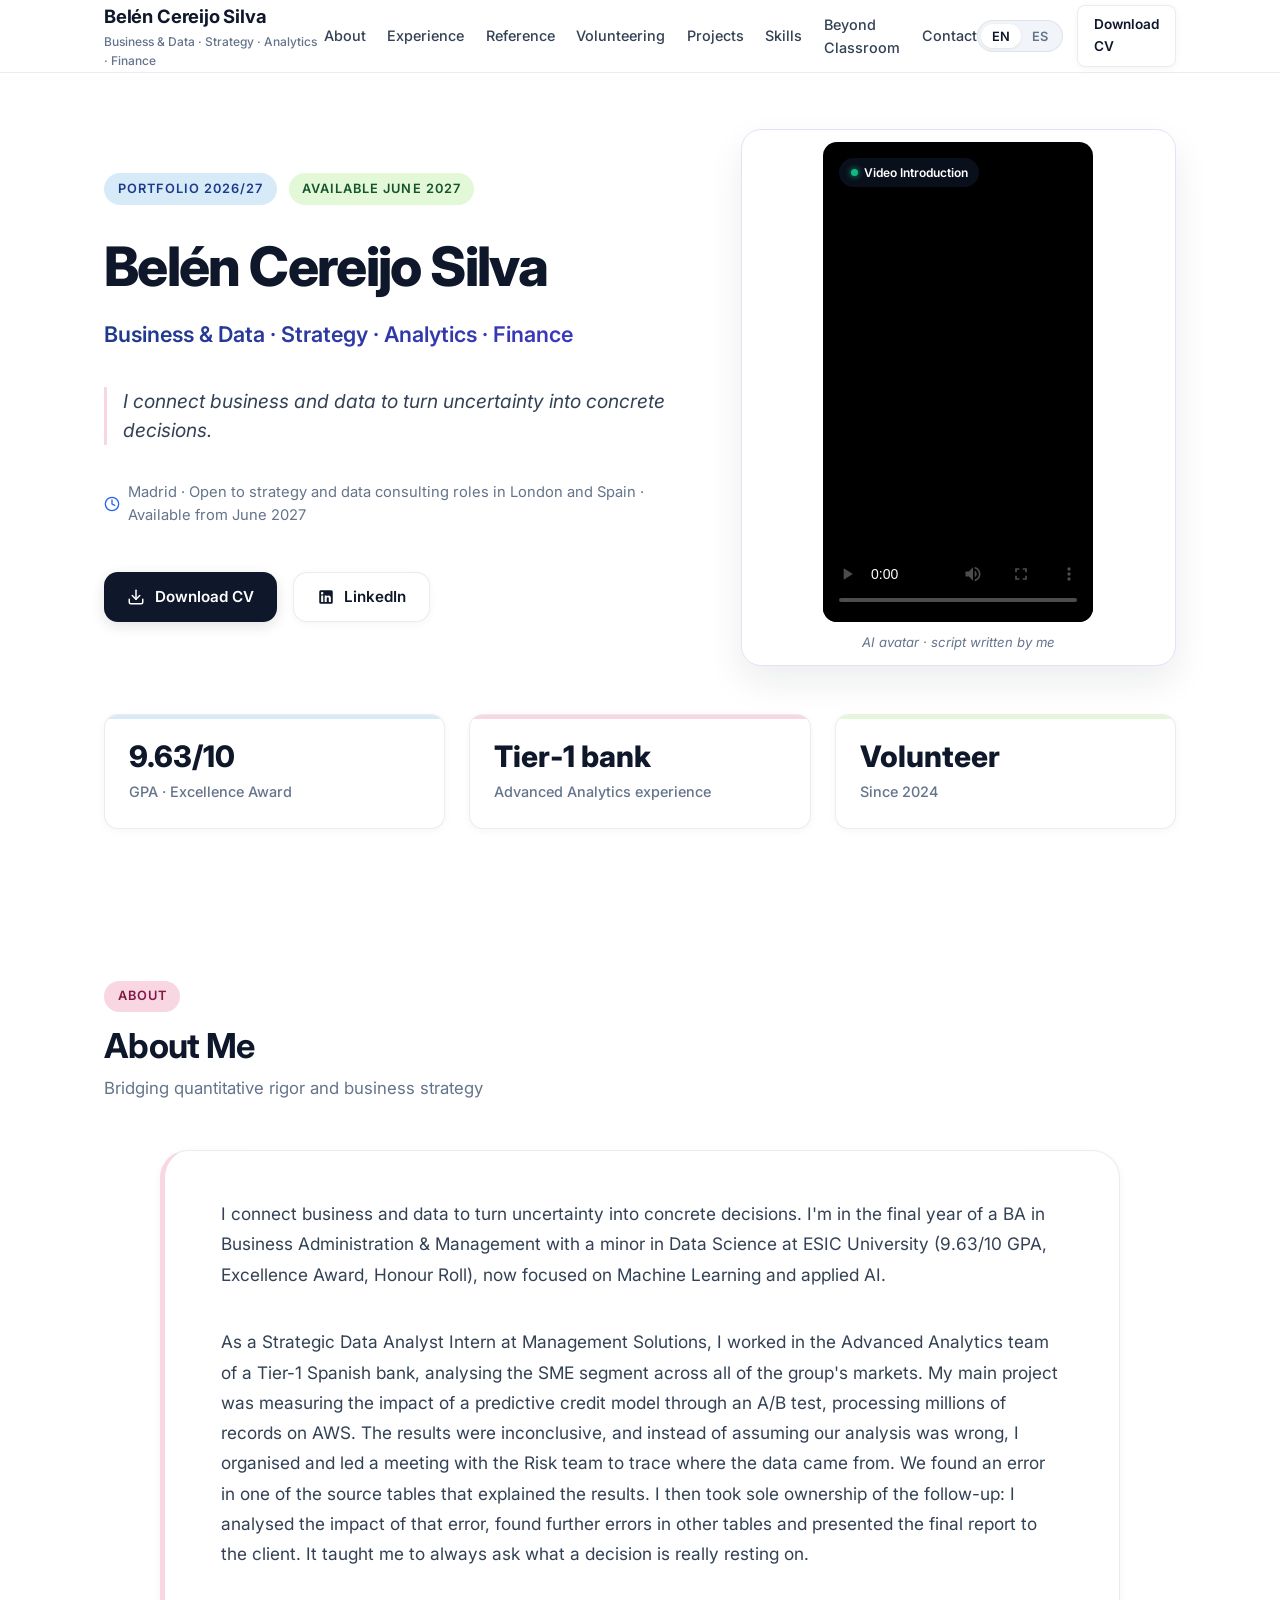
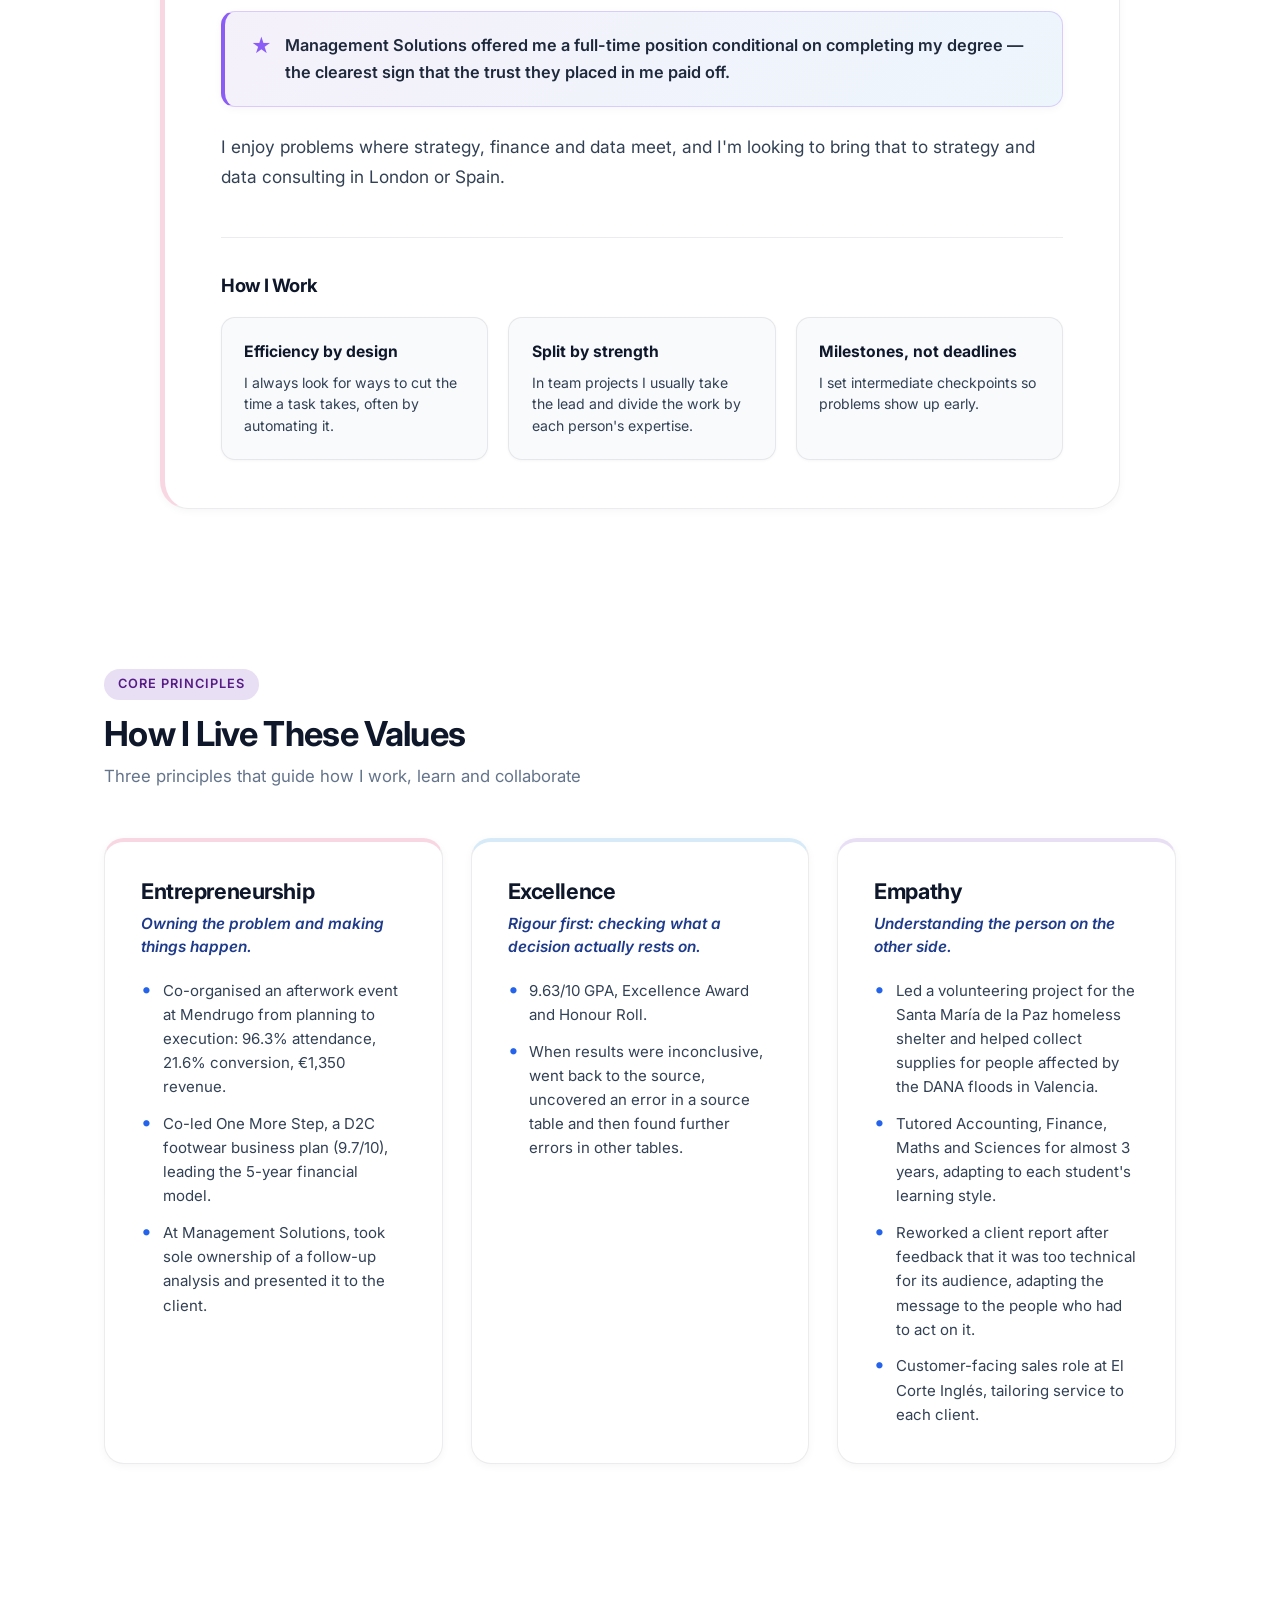
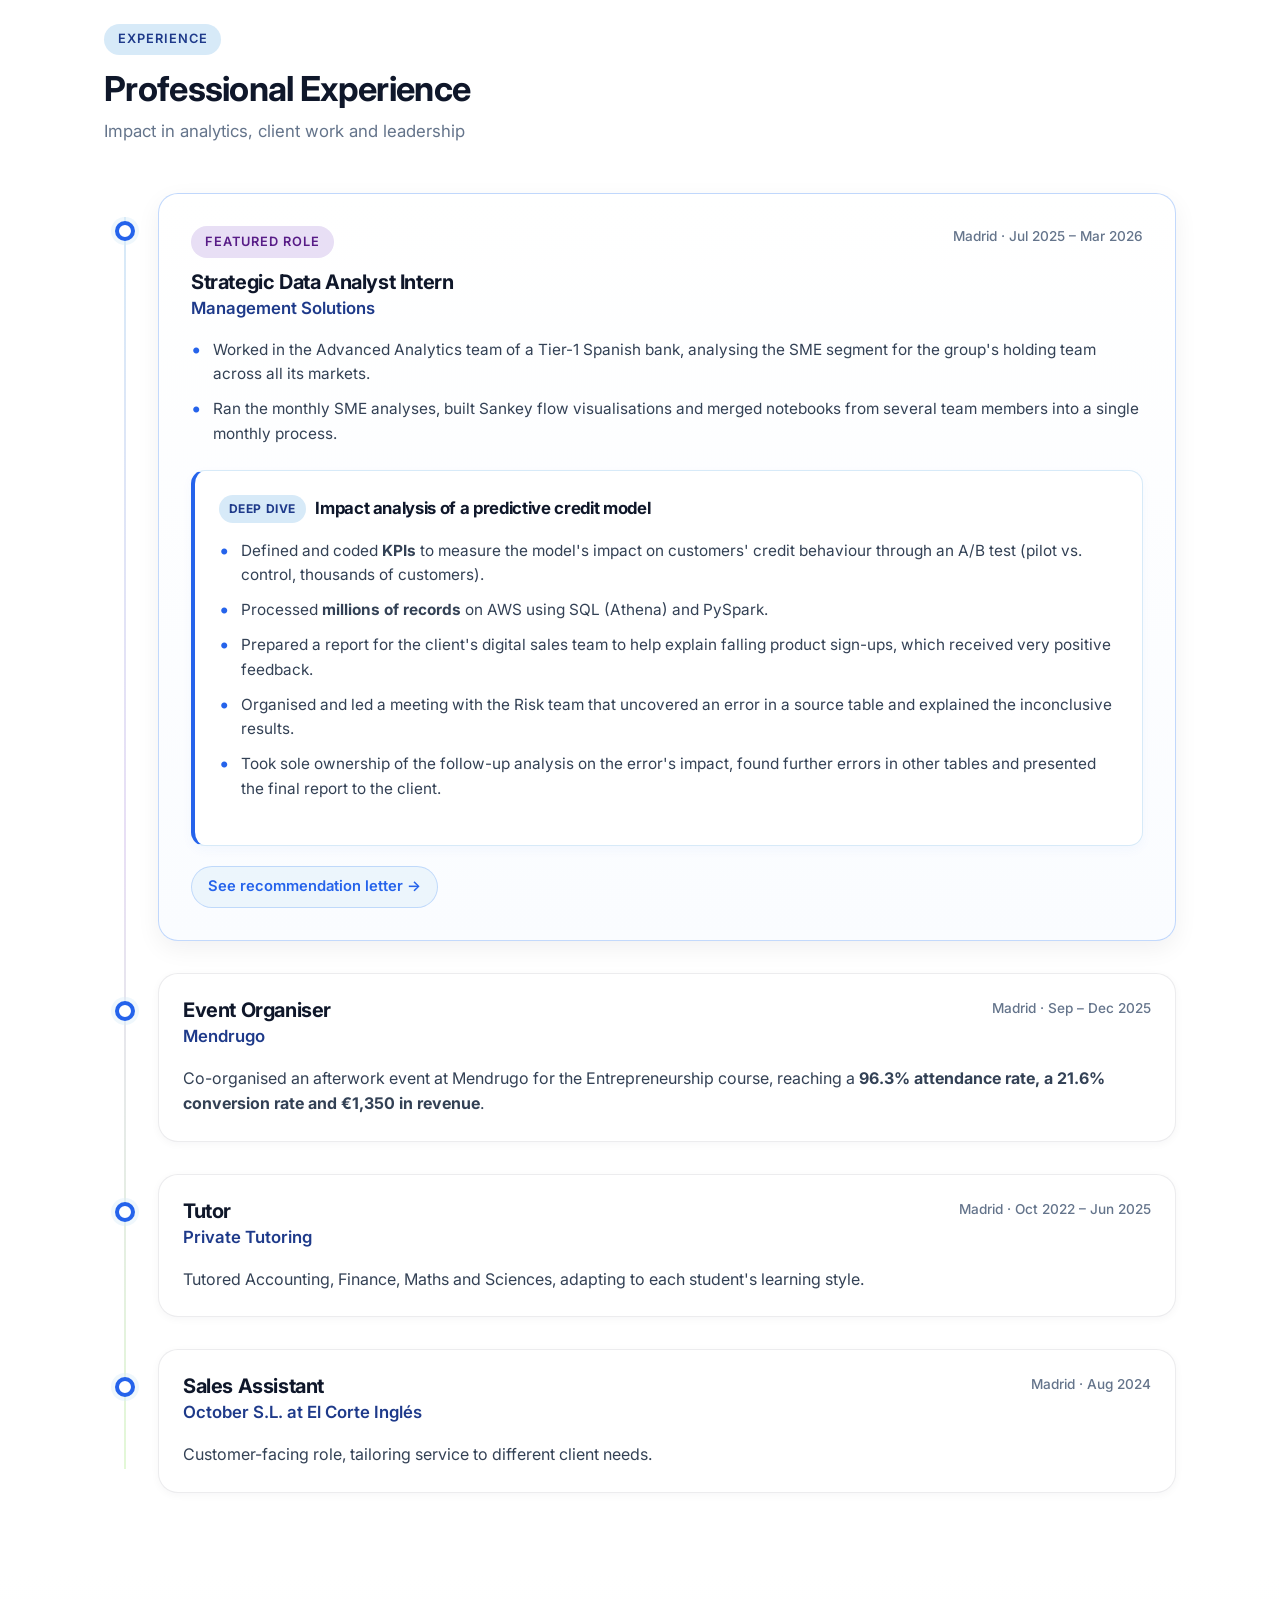
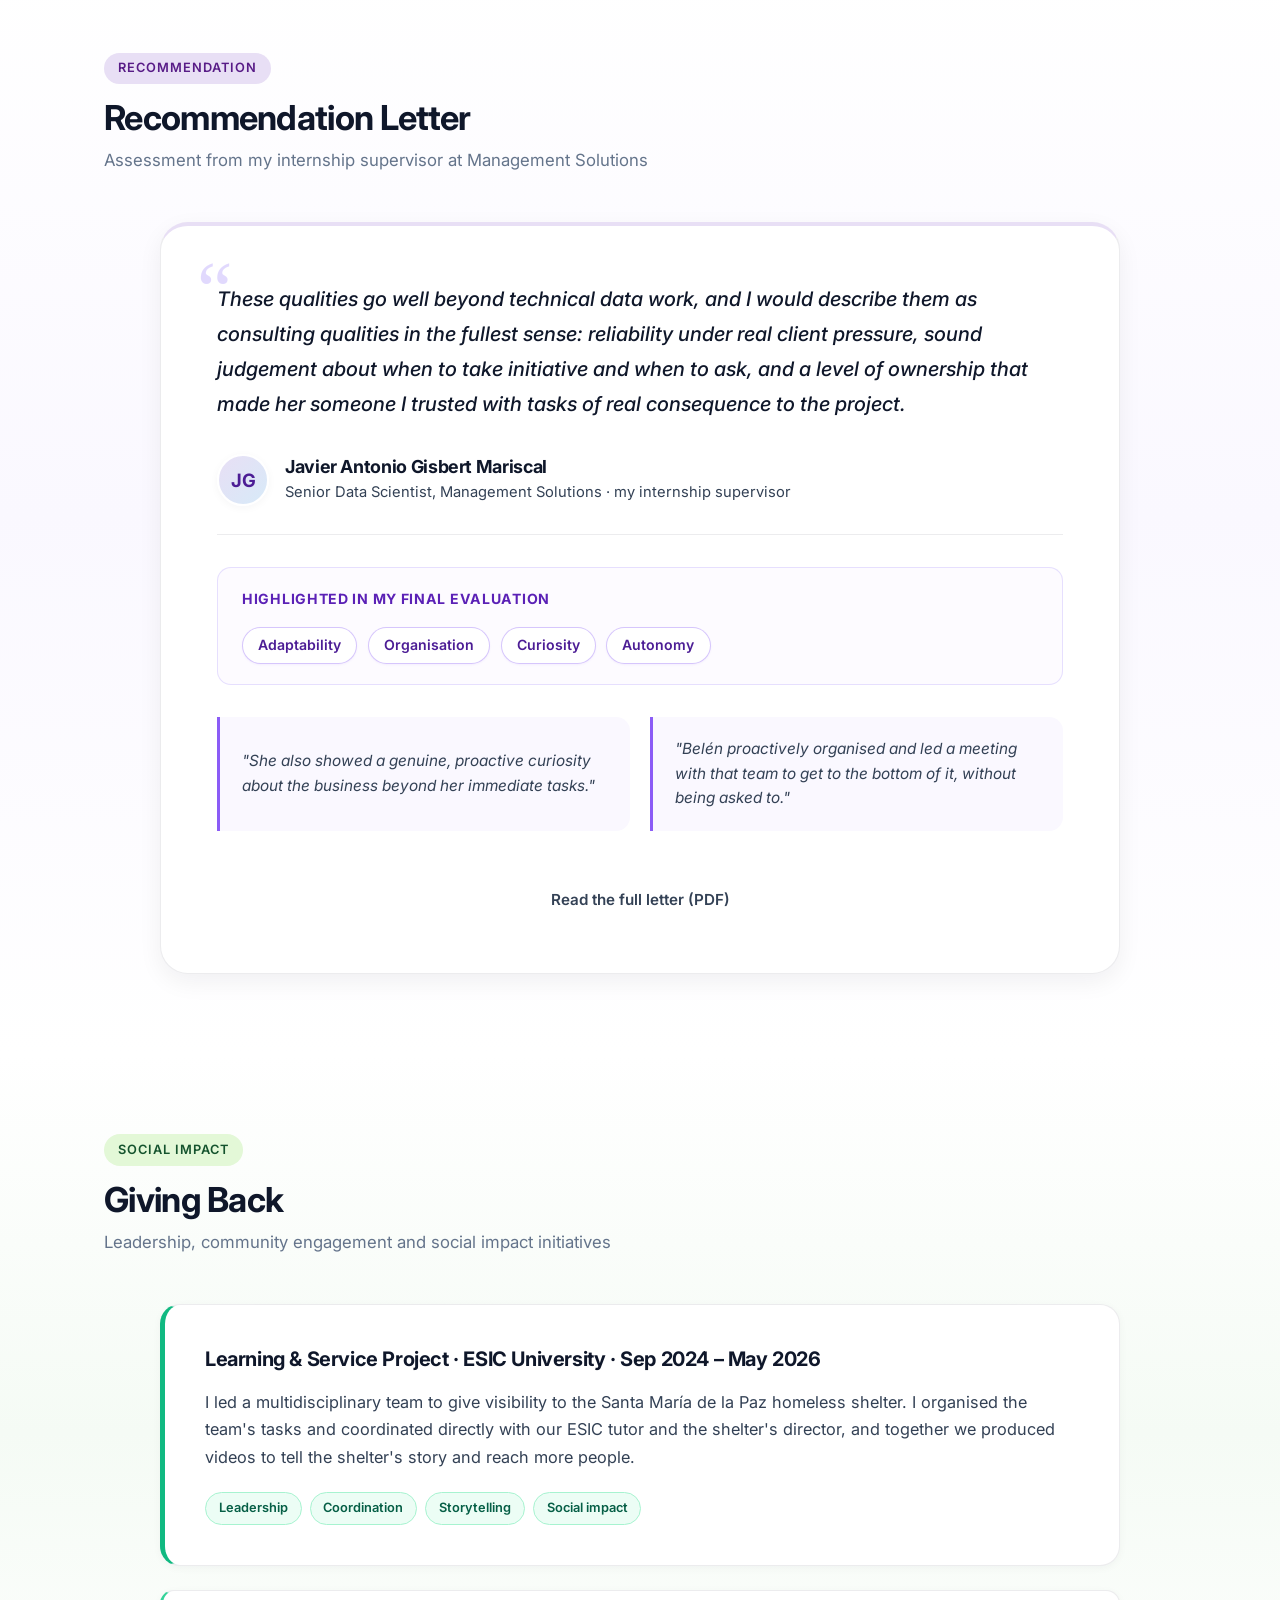
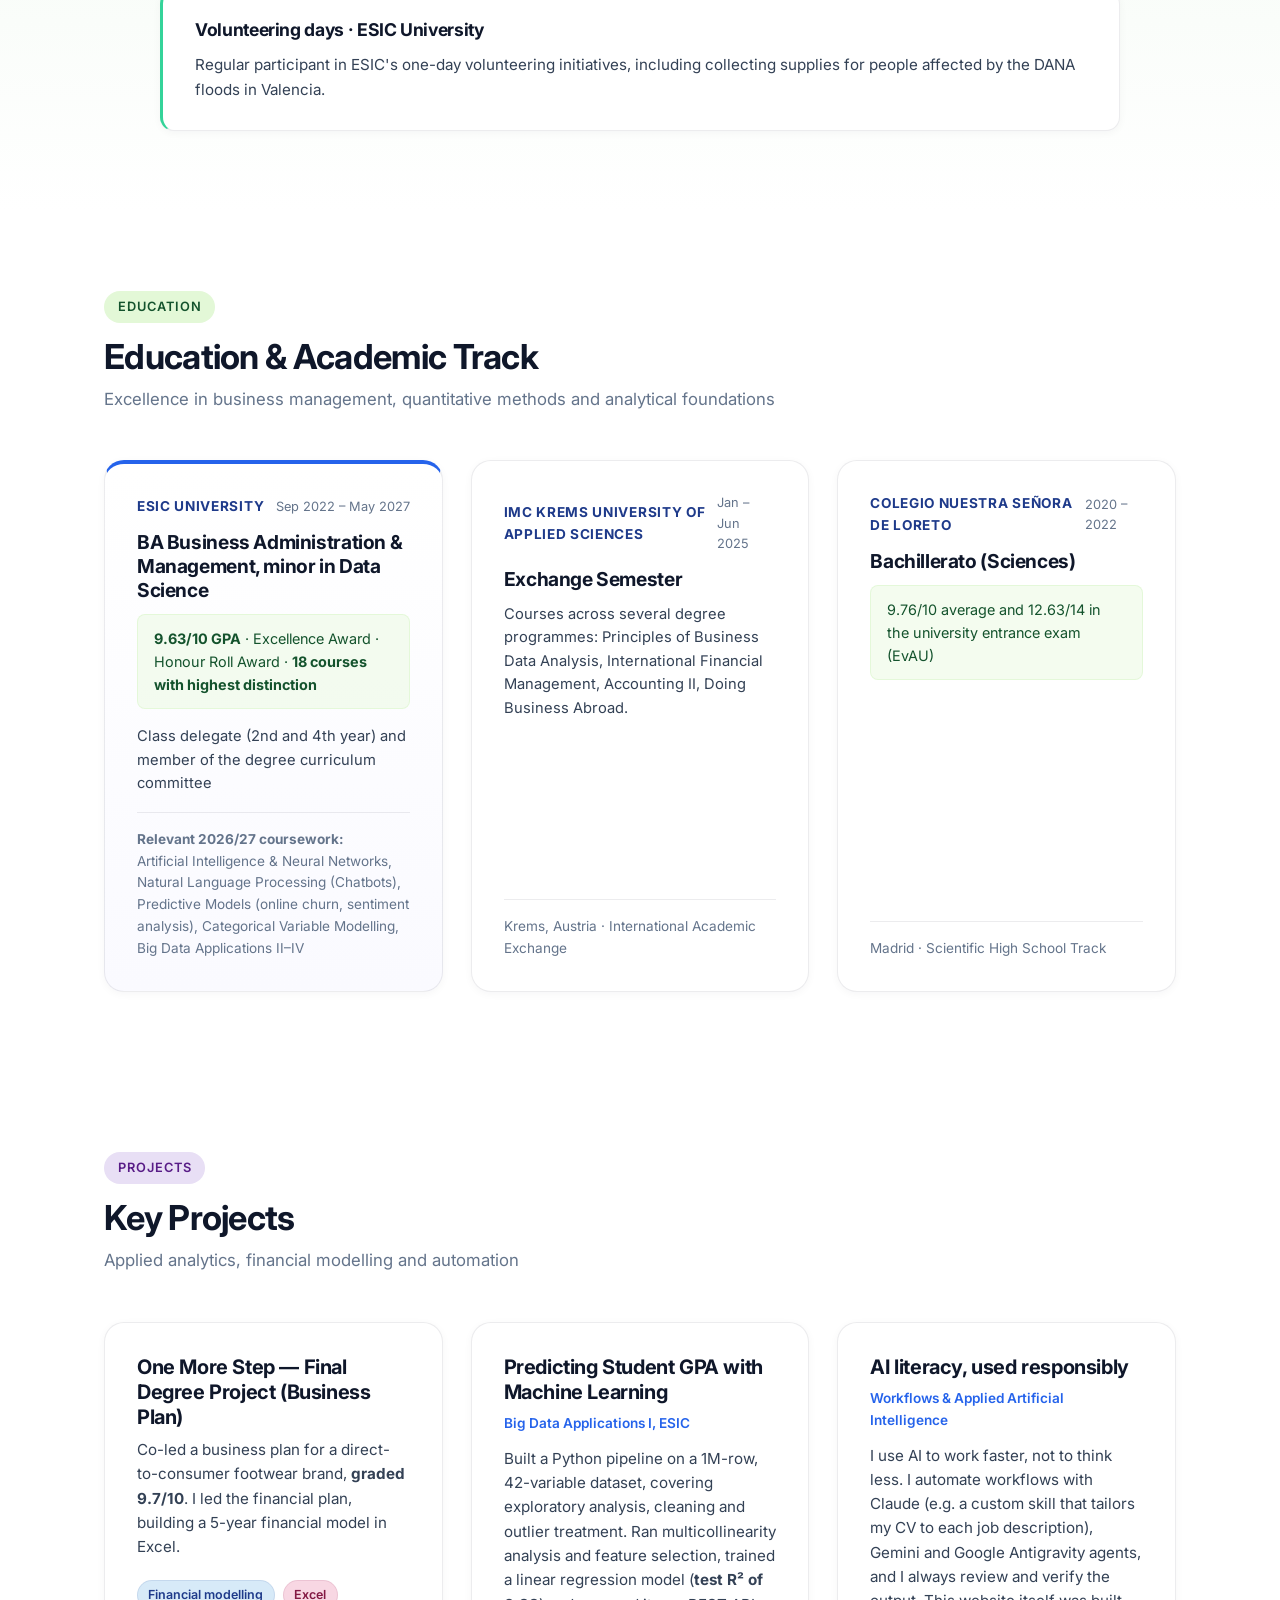
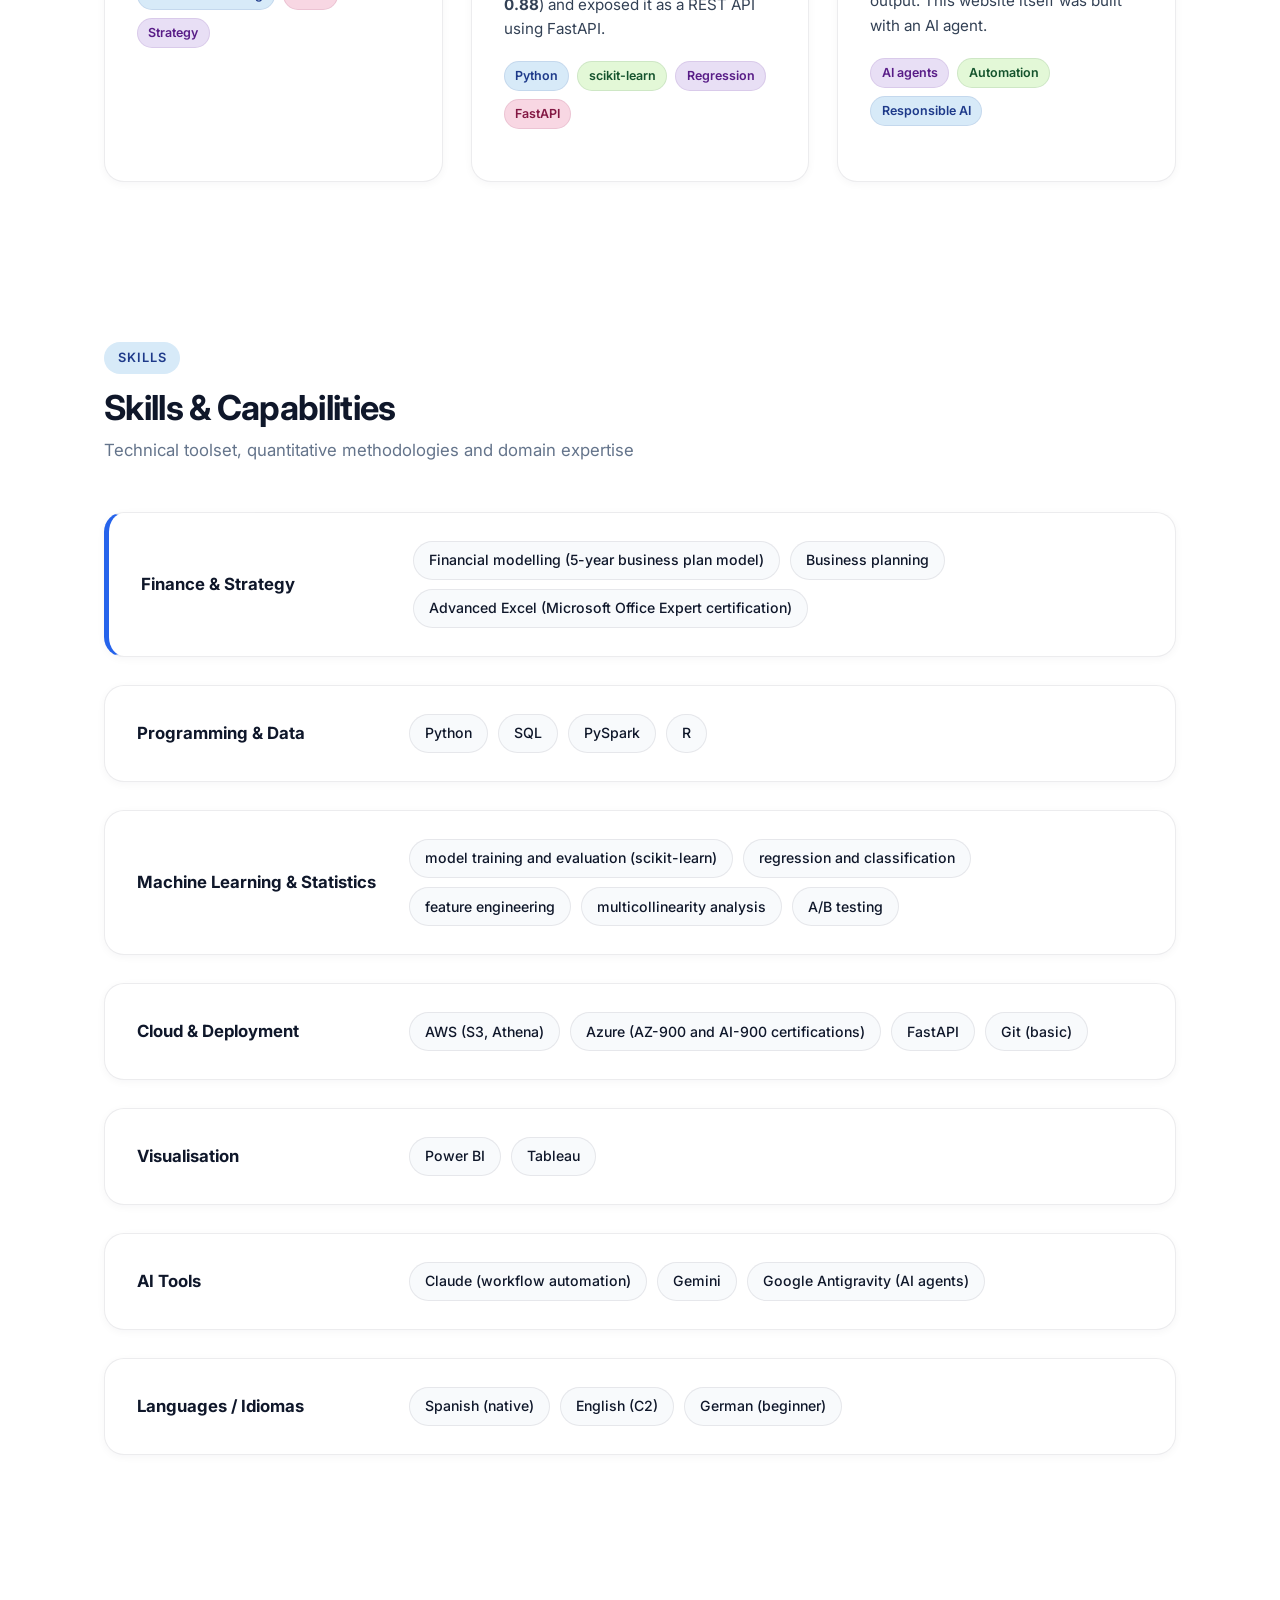
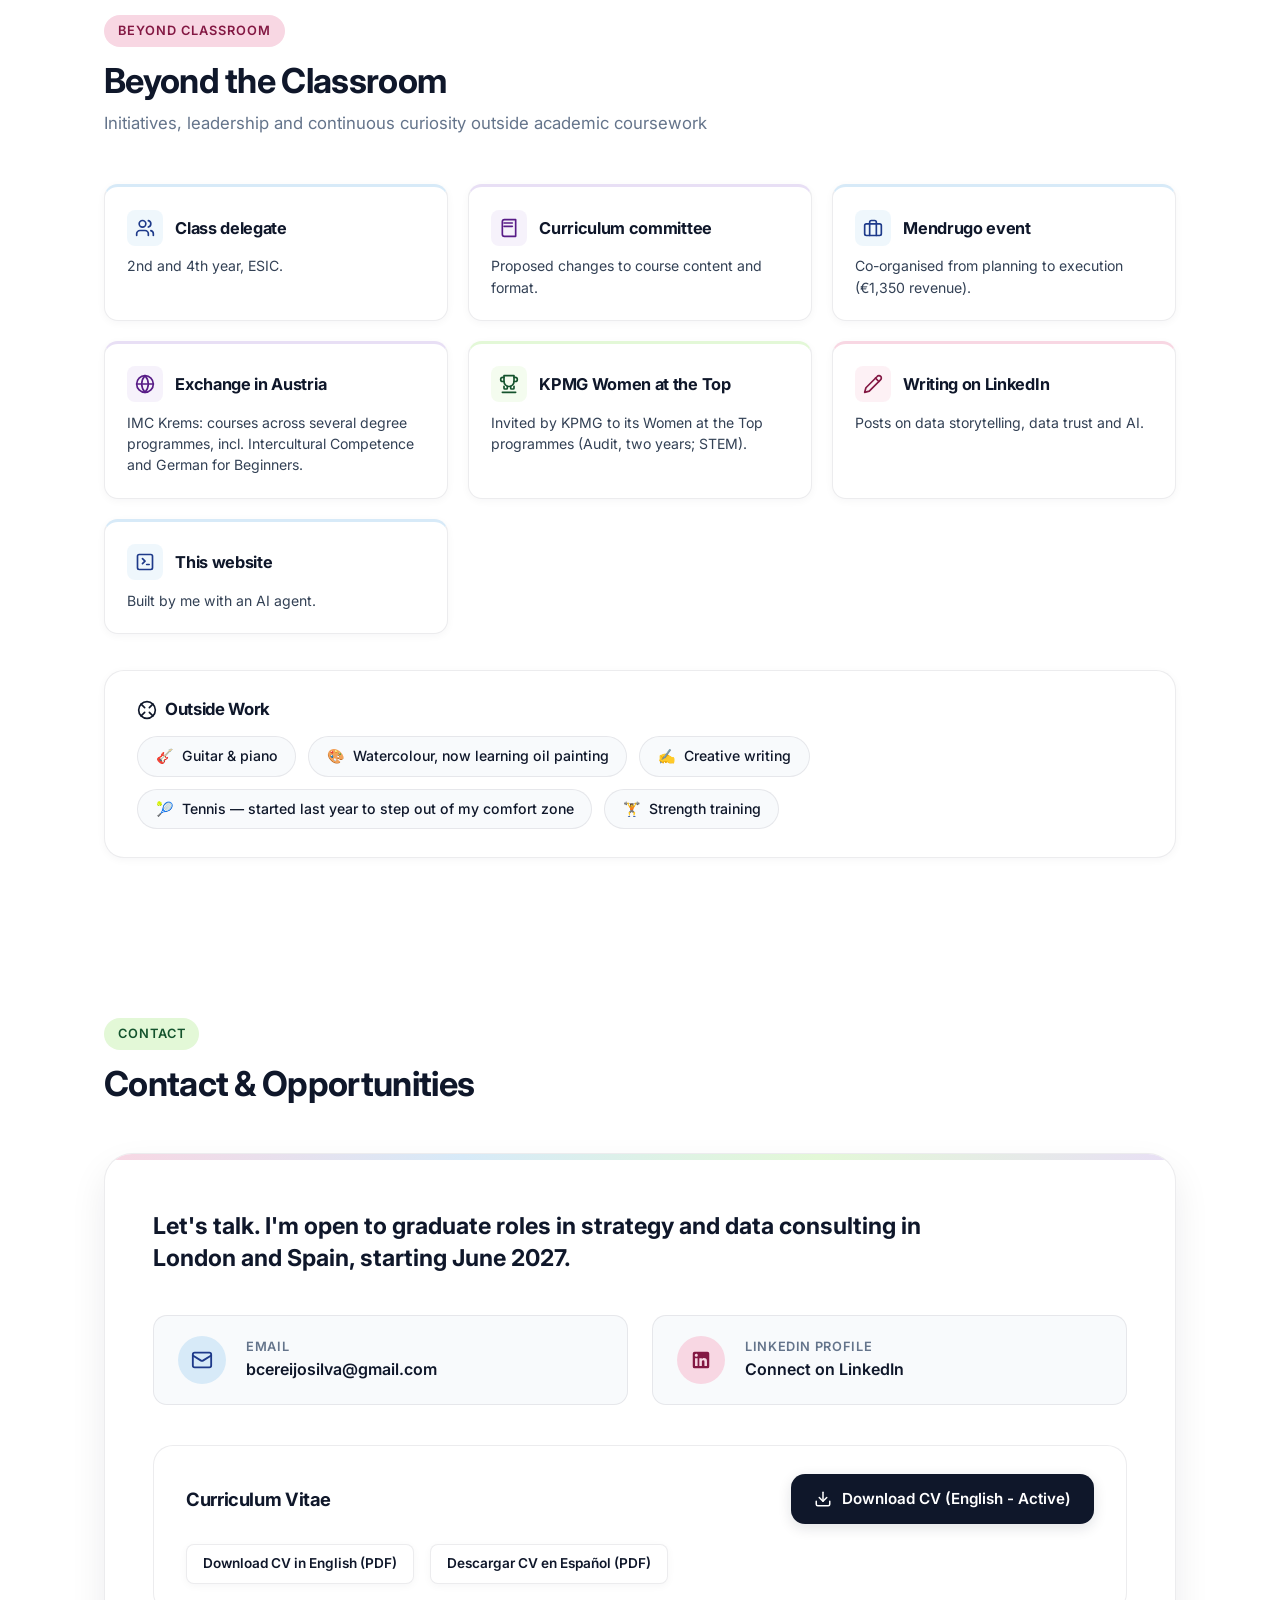
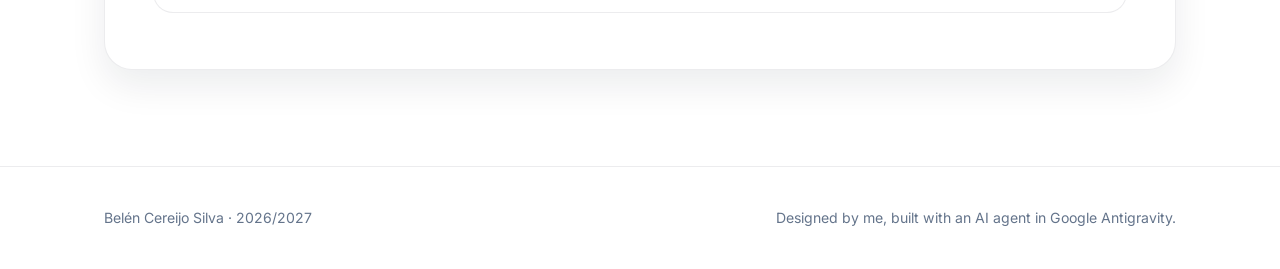
==== index.html @ d7085d1e "Add files via upload" ====
<!DOCTYPE html>
<html lang="en">
<head>
  <meta charset="UTF-8">
  <meta name="viewport" content="width=device-width, initial-scale=1.0">
  <title data-i18n="meta.title">Belén Cereijo Silva | Business &amp; Data · Strategy · Analytics · Finance</title>
  <meta name="description" data-i18n-attr="content:meta.description" content="Personal portfolio of Belén Cereijo Silva. Final-year Business Administration &amp; Data Science student at ESIC University. Seeking strategy and data consulting roles in London and Spain.">
  
  <!-- Open Graph / Meta for LinkedIn & Social Sharing -->
  <meta property="og:type" content="website">
  <meta property="og:title" data-i18n-attr="content:meta.title" content="Belén Cereijo Silva | Business &amp; Data · Strategy · Analytics · Finance">
  <meta property="og:description" data-i18n-attr="content:meta.description" content="Personal portfolio of Belén Cereijo Silva. Final-year Business Administration &amp; Data Science student at ESIC University.">
  <meta property="og:image" content="assets/avatar-poster.jpg">
  
  <!-- Google Fonts: Inter -->
  <link rel="preconnect" href="https://fonts.googleapis.com">
  <link rel="preconnect" href="https://fonts.gstatic.com" crossorigin>
  <link href="https://fonts.googleapis.com/css2?family=Inter:wght@400;500;600;700;800&display=swap" rel="stylesheet">
  
  <!-- Styles -->
  <link rel="stylesheet" href="styles.css">
</head>
<body data-page="index">

  <!-- Background Ambient Pastel Blobs -->
  <div class="ambient-blobs" aria-hidden="true">
    <div class="blob blob-1"></div>
    <div class="blob blob-2"></div>
    <div class="blob blob-3"></div>
    <div class="blob blob-4"></div>
  </div>

  <!-- Sticky Header & Navigation -->
  <header class="site-header" role="banner">
    <div class="container nav-container">
      <a href="#hero" class="nav-brand" aria-label="Belén Cereijo Silva Home">
        <span class="nav-brand-name">Belén Cereijo Silva</span>
        <span class="nav-brand-sub" data-i18n="hero.headline">Business &amp; Data · Strategy · Analytics · Finance</span>
      </a>

      <!-- Desktop Nav -->
      <nav class="nav-menu" id="navMenu" role="navigation" aria-label="Primary Navigation">
        <a href="#about" class="nav-link" data-i18n="nav.about">About</a>
        <a href="#values" class="nav-link nav-desktop-hide" data-i18n="nav.values">Values</a>
        <a href="#experience" class="nav-link" data-i18n="nav.experience">Experience</a>
        <a href="#recommendation" class="nav-link" data-i18n="nav.recommendation">Reference</a>
        <a href="#volunteering" class="nav-link" data-i18n="nav.volunteering">Volunteering</a>
        <a href="#education" class="nav-link nav-desktop-hide" data-i18n="nav.education">Education</a>
        <a href="#projects" class="nav-link" data-i18n="nav.projects">Projects</a>
        <a href="#skills" class="nav-link" data-i18n="nav.skills">Skills</a>
        <a href="#beyond" class="nav-link" data-i18n="nav.beyond">Beyond Classroom</a>
        <a href="#contact" class="nav-link" data-i18n="nav.contact">Contact</a>
      </nav>

      <div class="nav-actions">
        <!-- Language Switcher EN | ES -->
        <div class="lang-selector" role="group" aria-label="Language Selector">
          <button type="button" class="lang-btn active" id="langEnBtn" aria-label="Switch to English" onclick="setLanguage('en')">EN</button>
          <button type="button" class="lang-btn" id="langEsBtn" aria-label="Cambiar a Español" onclick="setLanguage('es')">ES</button>
        </div>

        <!-- Download CV Action in Nav -->
        <a href="assets/CV_Belen_Cereijo_EN.pdf" id="navCvBtn" class="btn btn-outline btn-sm" download aria-label="Download CV" data-i18n="nav.downloadCv">
          <svg width="15" height="15" viewBox="0 0 24 24" fill="none" stroke="currentColor" stroke-width="2" stroke-linecap="round" stroke-linejoin="round" aria-hidden="true"><path d="M21 15v4a2 2 0 0 1-2 2H5a2 2 0 0 1-2-2v-4"/><polyline points="7 10 12 15 17 10"/><line x1="12" y1="15" x2="12" y2="3"/></svg>
          <span data-i18n="nav.downloadCv">Download CV</span>
        </a>

        <!-- Mobile Menu Toggle -->
        <button class="mobile-menu-btn" id="mobileMenuBtn" aria-label="Toggle Navigation Menu" aria-expanded="false" aria-controls="navMenu">
          <svg width="24" height="24" viewBox="0 0 24 24" fill="none" stroke="currentColor" stroke-width="2" stroke-linecap="round" stroke-linejoin="round" aria-hidden="true"><line x1="3" y1="12" x2="21" y2="12"/><line x1="3" y1="6" x2="21" y2="6"/><line x1="3" y1="18" x2="21" y2="18"/></svg>
        </button>
      </div>
    </div>
  </header>

  <main id="mainContent">

    <!-- =======================================================================
         1. HERO SECTION (With Video Integration)
         ======================================================================= -->
    <section class="section hero-section" id="hero" aria-labelledby="heroTitle">
      <div class="container">
        <div class="hero-grid">
          
          <!-- Hero Text Details -->
          <div class="hero-content fade-in-element">
            <div class="hero-badge-row">
              <span class="section-tag blue">Portfolio 2026/27</span>
              <span class="section-tag green">Available June 2027</span>
            </div>

            <h1 class="hero-name" id="heroTitle" data-i18n="hero.name">Belén Cereijo Silva</h1>
            <p class="hero-headline" data-i18n="hero.headline">Business &amp; Data · Strategy · Analytics · Finance</p>
            <p class="hero-tagline" data-i18n="hero.tagline">I connect business and data to turn uncertainty into concrete decisions.</p>
            
            <p class="hero-small-line">
              <svg viewBox="0 0 24 24" fill="none" stroke="currentColor" stroke-width="2" stroke-linecap="round" stroke-linejoin="round" aria-hidden="true"><circle cx="12" cy="12" r="10"/><polyline points="12 6 12 12 16 14"/></svg>
              <span data-i18n="hero.smallLine">Madrid · Open to strategy and data consulting roles in London and Spain · Available from June 2027</span>
            </p>

            <div class="hero-buttons">
              <a href="assets/CV_Belen_Cereijo_EN.pdf" id="heroCvBtn" class="btn btn-primary" download>
                <svg width="18" height="18" viewBox="0 0 24 24" fill="none" stroke="currentColor" stroke-width="2" stroke-linecap="round" stroke-linejoin="round" aria-hidden="true"><path d="M21 15v4a2 2 0 0 1-2 2H5a2 2 0 0 1-2-2v-4"/><polyline points="7 10 12 15 17 10"/><line x1="12" y1="15" x2="12" y2="3"/></svg>
                <span data-i18n="hero.btnDownloadCv">Download CV</span>
              </a>

              <a href="https://linkedin.com/in/belen-cereijo-silva-esic" class="btn btn-outline" target="_blank" rel="noopener noreferrer">
                <svg width="18" height="18" viewBox="0 0 24 24" fill="currentColor" aria-hidden="true"><path d="M19 3a2 2 0 0 1 2 2v14a2 2 0 0 1-2 2H5a2 2 0 0 1-2-2V5a2 2 0 0 1 2-2h14m-.5 15.5v-5.3a3.26 3.26 0 0 0-3.26-3.26c-.85 0-1.84.52-2.28 1.3v-1.11h-2.79v8.37h2.79v-4.93c0-.77.62-1.4 1.39-1.4a1.4 1.4 0 0 1 1.4 1.4v4.93h2.75M6.88 8.56a1.68 1.68 0 0 0 1.68-1.68c0-.93-.75-1.69-1.68-1.69a1.69 1.69 0 0 0-1.69 1.69c0 .93.76 1.68 1.69 1.68m1.39 9.94v-8.37H5.5v8.37h2.77z"/></svg>
                <span data-i18n="hero.btnLinkedIn">LinkedIn</span>
              </a>
            </div>
          </div>

          <!-- Hero Video Card (Responsive presentation video) -->
          <div class="hero-video-wrapper fade-in-element">
            <div class="video-container">
              <div class="video-header-badge">
                <span class="video-pulse-dot" aria-hidden="true"></span>
                <span data-i18n="hero.videoBadge">Video Introduction</span>
              </div>
              <video 
                id="introVideo" 
                class="video-player" 
                controls 
                preload="metadata" 
                playsinline 
                poster="assets/avatar-poster.jpg"
                aria-label="Introduction video of Belén Cereijo Silva" 
                data-i18n-attr="aria-label:hero.videoAria">
                <source src="assets/avatar-belen.mp4" type="video/mp4">
                Your browser does not support HTML5 video.
              </video>
            </div>
            <div class="video-caption" data-i18n="hero.videoCaption">AI avatar · script written by me</div>
          </div>

        </div>

        <!-- 3 Highlights Stat Cards -->
        <div class="hero-highlights fade-in-element">
          <div class="stat-card card-blue">
            <div class="stat-number" data-i18n="hero.stat1Number">9.63/10</div>
            <div class="stat-label" data-i18n="hero.stat1Label">GPA · Excellence Award</div>
          </div>
          <div class="stat-card card-pink">
            <div class="stat-number" data-i18n="hero.stat2Number">Tier-1 bank</div>
            <div class="stat-label" data-i18n="hero.stat2Label">Advanced Analytics experience</div>
          </div>
          <a href="#volunteering" class="stat-card card-green" aria-label="View volunteering initiatives">
            <div class="stat-number" data-i18n="hero.stat3Number">Volunteer</div>
            <div class="stat-label" data-i18n="hero.stat3Label">Since 2024</div>
          </a>
        </div>
      </div>
    </section>

    <!-- =======================================================================
         2. ABOUT SECTION & "HOW I WORK"
         ======================================================================= -->
    <section class="section about-section" id="about" aria-labelledby="aboutTitle">
      <div class="container">
        <div class="section-header fade-in-element">
          <span class="section-tag pink" data-i18n="about.sectionTag">About</span>
          <h2 class="section-title" id="aboutTitle" data-i18n="about.sectionTitle">About Me</h2>
          <p class="section-subtitle" data-i18n="about.sectionSubtitle">Bridging quantitative rigor and business strategy</p>
        </div>

        <div class="about-card fade-in-element">
          <!-- About Narrative -->
          <article class="about-content">
            <p data-i18n="about.p1">
              I connect business and data to turn uncertainty into concrete decisions. I'm in the final year of a BA in Business Administration &amp; Management with a minor in Data Science at ESIC University (9.63/10 GPA, Excellence Award, Honour Roll), now focused on Machine Learning and applied AI.
            </p>
            <p data-i18n="about.p2">
              As a Strategic Data Analyst Intern at Management Solutions, I worked in the Advanced Analytics team of a Tier-1 Spanish bank, analysing the SME segment across all of the group's markets. My main project was measuring the impact of a predictive credit model through an A/B test, processing millions of records on AWS. The results were inconclusive, and instead of assuming our analysis was wrong, I organised and led a meeting with the Risk team to trace where the data came from. We found an error in one of the source tables that explained the results. I then took sole ownership of the follow-up: I analysed the impact of that error, found further errors in other tables and presented the final report to the client. It taught me to always ask what a decision is really resting on.
            </p>
            <div class="about-offer-highlight" data-i18n="about.offer">
              Management Solutions offered me a full-time position conditional on completing my degree — the clearest sign that the trust they placed in me paid off.
            </div>
            <p data-i18n="about.p3">
              I enjoy problems where strategy, finance and data meet, and I'm looking to bring that to strategy and data consulting in London or Spain.
            </p>
          </article>

          <!-- "How I Work" 3 Mini-Cards -->
          <div class="how-i-work-box">
            <h3 class="how-i-work-title" data-i18n="about.howIWorkTitle">How I Work</h3>
            <div class="how-i-work-grid">
              <div class="work-card">
                <div class="work-title" data-i18n="about.work1Title">Efficiency by design</div>
                <div class="work-desc" data-i18n="about.work1Desc">I always look for ways to cut the time a task takes, often by automating it.</div>
              </div>
              <div class="work-card">
                <div class="work-title" data-i18n="about.work2Title">Split by strength</div>
                <div class="work-desc" data-i18n="about.work2Desc">In team projects I usually take the lead and divide the work by each person's expertise.</div>
              </div>
              <div class="work-card">
                <div class="work-title" data-i18n="about.work3Title">Milestones, not deadlines</div>
                <div class="work-desc" data-i18n="about.work3Desc">I set intermediate checkpoints so problems show up early.</div>
              </div>
            </div>
          </div>

        </div>
      </div>
    </section>

    <!-- =======================================================================
         3. VALUES SECTION ("How I live these values")
         ======================================================================= -->
    <section class="section values-section" id="values" aria-labelledby="valuesTitle">
      <div class="container">
        <div class="section-header fade-in-element">
          <span class="section-tag lilac" data-i18n="values.sectionTag">Core Principles</span>
          <h2 class="section-title" id="valuesTitle" data-i18n="values.sectionTitle">How I Live These Values</h2>
          <p class="section-subtitle" data-i18n="values.sectionSubtitle">Three principles that guide how I work, learn and collaborate</p>
        </div>

        <div class="values-grid">
          
          <!-- Card 1: Entrepreneurship -->
          <div class="value-card card-pink fade-in-element">
            <h3 class="value-title" data-i18n="values.card1Title">Entrepreneurship</h3>
            <p class="value-definition" data-i18n="values.card1Definition">"Owning the problem and making things happen."</p>
            <ul class="value-list">
              <li data-i18n="values.card1B1">Co-organised an afterwork event at Mendrugo from planning to execution: 96.3% attendance, 21.6% conversion, €1,350 revenue.</li>
              <li data-i18n="values.card1B2">Co-led One More Step, a D2C footwear business plan (9.7/10), leading the 5-year financial model.</li>
              <li data-i18n="values.card1B3">At Management Solutions, took sole ownership of a follow-up analysis and presented it to the client.</li>
            </ul>
          </div>

          <!-- Card 2: Excellence -->
          <div class="value-card card-blue fade-in-element">
            <h3 class="value-title" data-i18n="values.card2Title">Excellence</h3>
            <p class="value-definition" data-i18n="values.card2Definition">"Rigour first: checking what a decision actually rests on."</p>
            <ul class="value-list">
              <li data-i18n="values.card2B1">9.63/10 GPA, Excellence Award and Honour Roll.</li>
              <li data-i18n="values.card2B2">When results were inconclusive, went back to the source, uncovered an error in a source table and then found further errors in other tables.</li>
            </ul>
          </div>

          <!-- Card 3: Empathy -->
          <div class="value-card card-lilac fade-in-element">
            <h3 class="value-title" data-i18n="values.card3Title">Empathy</h3>
            <p class="value-definition" data-i18n="values.card3Definition">"Understanding the person on the other side."</p>
            <ul class="value-list">
              <li data-i18n="values.card3B1">Led a volunteering project for the Santa María de la Paz homeless shelter and helped collect supplies for people affected by the DANA floods in Valencia.</li>
              <li data-i18n="values.card3B2">Tutored Accounting, Finance, Maths and Sciences for almost 3 years, adapting to each student's learning style.</li>
              <li data-i18n="values.card3B3">Reworked a client report after feedback that it was too technical for its audience, adapting the message to the people who had to act on it.</li>
              <li data-i18n="values.card3B4">Customer-facing sales role at El Corte Inglés, tailoring service to each client.</li>
            </ul>
          </div>

        </div>
      </div>
    </section>

    <!-- =======================================================================
         3. EXPERIENCE SECTION
         ======================================================================= -->
    <section class="section experience-section" id="experience" aria-labelledby="experienceTitle">
      <div class="container">
        <div class="section-header fade-in-element">
          <span class="section-tag blue" data-i18n="nav.experience">Experience</span>
          <h2 class="section-title" id="experienceTitle" data-i18n="experience.sectionTitle">Professional Experience</h2>
          <p class="section-subtitle" data-i18n="experience.sectionSubtitle">Impact in analytics, client work and leadership</p>
        </div>

        <div class="timeline">
          <!-- 1. Management Solutions (Featured) -->
          <div class="timeline-item fade-in-element">
            <div class="timeline-node" aria-hidden="true"></div>
            <div class="timeline-card featured">
              <div class="timeline-header">
                <div>
                  <span class="section-tag lilac" data-i18n="experience.featuredBadge">Featured Role</span>
                  <h3 class="role-title" data-i18n="experience.ms.role">Strategic Data Analyst Intern</h3>
                  <div class="company-name" data-i18n="experience.ms.company">Management Solutions</div>
                </div>
                <div class="role-meta">
                  <span data-i18n="experience.ms.location">Madrid</span> · <span data-i18n="experience.ms.period">Jul 2025 – Mar 2026</span>
                </div>
              </div>

              <ul class="timeline-list">
                <li data-i18n="experience.ms.b1">Worked in the Advanced Analytics team of a Tier-1 Spanish bank, analysing the SME segment for the group's holding team across all its markets.</li>
                <li data-i18n="experience.ms.b2">Ran the monthly SME analyses, built Sankey flow visualisations and merged notebooks from several team members into a single monthly process.</li>
              </ul>

              <!-- Deep Dive: Impact Analysis of a Predictive Credit Model -->
              <div class="impact-subcard">
                <div class="impact-header">
                  <span class="impact-badge">Deep Dive</span>
                  <h4 class="impact-title" data-i18n="experience.ms.impactTitle">Impact analysis of a predictive credit model</h4>
                </div>
                <ul class="timeline-list">
                  <li data-i18n="experience.ms.impactB1">Defined and coded <strong>KPIs</strong> to measure the model's impact on customers' credit behaviour through an A/B test (pilot vs. control, thousands of customers).</li>
                  <li data-i18n="experience.ms.impactB2">Processed <strong>millions of records</strong> on AWS using SQL (Athena) and PySpark.</li>
                  <li data-i18n="experience.ms.impactB3">Prepared a report for the client's digital sales team to help explain falling product sign-ups, which received very positive feedback.</li>
                  <li data-i18n="experience.ms.impactB4">Organised and led a meeting with the Risk team that uncovered an error in a source table and explained the inconclusive results.</li>
                  <li data-i18n="experience.ms.impactB5">Took sole ownership of the follow-up analysis on the error's impact, found further errors in other tables and presented the final report to the client.</li>
                </ul>
              </div>

              <a href="#recommendation" class="experience-ref-link" data-i18n="experience.ms.refLink">See recommendation letter →</a>
            </div>
          </div>

          <!-- 2. Mendrugo -->
          <div class="timeline-item fade-in-element">
            <div class="timeline-node" aria-hidden="true"></div>
            <div class="timeline-card compact">
              <div class="timeline-header">
                <div>
                  <h3 class="role-title" data-i18n="experience.mendrugo.role">Event Organiser</h3>
                  <div class="company-name" data-i18n="experience.mendrugo.company">Mendrugo</div>
                </div>
                <div class="role-meta">
                  <span data-i18n="experience.mendrugo.location">Madrid</span> · <span data-i18n="experience.mendrugo.period">Sep – Dec 2025</span>
                </div>
              </div>
              <p data-i18n="experience.mendrugo.desc">
                Co-organised an afterwork event at Mendrugo for the Entrepreneurship course, reaching a <strong>96.3% attendance rate, a 21.6% conversion rate and €1,350 in revenue</strong>.
              </p>
            </div>
          </div>

          <!-- 3. Private Tutoring -->
          <div class="timeline-item fade-in-element">
            <div class="timeline-node" aria-hidden="true"></div>
            <div class="timeline-card compact">
              <div class="timeline-header">
                <div>
                  <h3 class="role-title" data-i18n="experience.tutoring.role">Tutor</h3>
                  <div class="company-name" data-i18n="experience.tutoring.company">Private Tutoring</div>
                </div>
                <div class="role-meta">
                  <span data-i18n="experience.tutoring.location">Madrid</span> · <span data-i18n="experience.tutoring.period">Oct 2022 – Jun 2025</span>
                </div>
              </div>
              <p data-i18n="experience.tutoring.desc">
                Tutored Accounting, Finance, Maths and Sciences, adapting to each student's learning style.
              </p>
            </div>
          </div>

          <!-- 4. Sales Assistant: October S.L. at El Corte Inglés -->
          <div class="timeline-item fade-in-element">
            <div class="timeline-node" aria-hidden="true"></div>
            <div class="timeline-card compact">
              <div class="timeline-header">
                <div>
                  <h3 class="role-title" data-i18n="experience.october.role">Sales Assistant</h3>
                  <div class="company-name" data-i18n="experience.october.company">October S.L. at El Corte Inglés</div>
                </div>
                <div class="role-meta">
                  <span data-i18n="experience.october.location">Madrid</span> · <span data-i18n="experience.october.period">Aug 2024</span>
                </div>
              </div>
              <p data-i18n="experience.october.desc">
                Customer-facing role, tailoring service to different client needs.
              </p>
            </div>
          </div>
        </div>

      </div>
    </section>

    <!-- =======================================================================
         RECOMMENDATION LETTER SECTION
         ======================================================================= -->
    <section class="section section-recommendation" id="recommendation" aria-labelledby="recommendationTitle">
      <div class="container">
        <div class="section-header text-center fade-in-element">
          <span class="section-tag lilac" data-i18n="recommendation.sectionTag">Recommendation</span>
          <h2 class="section-title" id="recommendationTitle" data-i18n="recommendation.sectionTitle">Recommendation Letter</h2>
          <p class="section-subtitle" data-i18n="recommendation.sectionSubtitle">Assessment from my internship supervisor at Management Solutions</p>
        </div>

        <div class="recommendation-card fade-in-element">
          <div class="quote-icon" aria-hidden="true">“</div>
          
          <blockquote class="main-quote-box">
            <p class="main-quote-text" data-i18n="recommendation.mainQuote">These qualities go well beyond technical data work, and I would describe them as consulting qualities in the fullest sense: reliability under real client pressure, sound judgement about when to take initiative and when to ask, and a level of ownership that made her someone I trusted with tasks of real consequence to the project.</p>
            <p class="quote-translation" data-i18n="recommendation.quoteTranslation"></p>
          </blockquote>

          <div class="recommender-profile">
            <div class="recommender-avatar-placeholder" aria-hidden="true">JG</div>
            <div class="recommender-info">
              <h3 class="recommender-name" data-i18n="recommendation.authorName">Javier Antonio Gisbert Mariscal</h3>
              <p class="recommender-role" data-i18n="recommendation.authorRole">Senior Data Scientist, Management Solutions · my internship supervisor</p>
            </div>
          </div>

          <div class="eval-chips-container">
            <span class="eval-chips-label" data-i18n="recommendation.evalLabel">Highlighted in my final evaluation</span>
            <div class="eval-chips-list">
              <span class="eval-chip" data-i18n="recommendation.chip1">Adaptability</span>
              <span class="eval-chip" data-i18n="recommendation.chip2">Organisation</span>
              <span class="eval-chip" data-i18n="recommendation.chip3">Curiosity</span>
              <span class="eval-chip" data-i18n="recommendation.chip4">Autonomy</span>
            </div>
          </div>

          <div class="secondary-quotes-grid">
            <div class="secondary-quote-card">
              <p class="secondary-quote-text" data-i18n="recommendation.secQuote1">"She also showed a genuine, proactive curiosity about the business beyond her immediate tasks."</p>
            </div>
            <div class="secondary-quote-card">
              <p class="secondary-quote-text" data-i18n="recommendation.secQuote2">"Belén proactively organised and led a meeting with that team to get to the bottom of it, without being asked to."</p>
            </div>
          </div>

          <div class="recommendation-actions">
            <a href="assets/recommendation-letter.pdf" target="_blank" rel="noopener noreferrer" class="btn btn-secondary" data-i18n="recommendation.btnPdf">
              <svg width="18" height="18" viewBox="0 0 24 24" fill="none" stroke="currentColor" stroke-width="2" stroke-linecap="round" stroke-linejoin="round" aria-hidden="true"><path d="M14 2H6a2 2 0 0 0-2 2v16a2 2 0 0 0 2 2h12a2 2 0 0 0 2-2V8z"/><polyline points="14 2 14 8 20 8"/><line x1="16" y1="13" x2="8" y2="13"/><line x1="16" y1="17" x2="8" y2="17"/><polyline points="10 9 9 9 8 9"/></svg>
              <span>Read the full letter (PDF)</span>
            </a>
          </div>
        </div>
      </div>
    </section>

    <!-- =======================================================================
         GIVING BACK / VOLUNTEERING SECTION
         ======================================================================= -->
    <section class="section section-volunteering" id="volunteering" aria-labelledby="volunteeringTitle">
      <div class="container">
        <div class="section-header text-center fade-in-element">
          <span class="section-tag green" data-i18n="volunteering.sectionTag">Social Impact</span>
          <h2 class="section-title" id="volunteeringTitle" data-i18n="volunteering.sectionTitle">Giving Back</h2>
          <p class="section-subtitle" data-i18n="volunteering.sectionSubtitle">Leadership, community engagement and social impact initiatives</p>
        </div>

        <div class="volunteering-container fade-in-element">
          <!-- Featured Card: Learning & Service Project -->
          <div class="volunteering-featured-card">
            <div class="volunteering-header">
              <h3 class="volunteering-title" data-i18n="volunteering.featuredTitle">Learning &amp; Service Project · ESIC University · Sep 2024 – May 2026</h3>
            </div>
            <p class="volunteering-desc" data-i18n="volunteering.featuredDesc">
              I led a multidisciplinary team to give visibility to the Santa María de la Paz homeless shelter. I organised the team's tasks and coordinated directly with our ESIC tutor and the shelter's director, and together we produced videos to tell the shelter's story and reach more people.
            </p>
            <div class="volunteering-tags">
              <span class="volunteering-tag" data-i18n="volunteering.tag1">Leadership</span>
              <span class="volunteering-tag" data-i18n="volunteering.tag2">Coordination</span>
              <span class="volunteering-tag" data-i18n="volunteering.tag3">Storytelling</span>
              <span class="volunteering-tag" data-i18n="volunteering.tag4">Social impact</span>
            </div>
          </div>

          <!-- Smaller Card: Volunteering Days -->
          <div class="volunteering-small-card">
            <h3 class="volunteering-small-title" data-i18n="volunteering.smallTitle">Volunteering days · ESIC University</h3>
            <p class="volunteering-small-desc" data-i18n="volunteering.smallDesc">
              Regular participant in ESIC's one-day volunteering initiatives, including collecting supplies for people affected by the DANA floods in Valencia.
            </p>
          </div>
        </div>
      </div>
    </section>

    <!-- =======================================================================
         5. EDUCATION SECTION
         ======================================================================= -->
    <section class="section education-section" id="education" aria-labelledby="educationTitle">
      <div class="container">
        <div class="section-header fade-in-element">
          <span class="section-tag green" data-i18n="nav.education">Education</span>
          <h2 class="section-title" id="educationTitle" data-i18n="education.sectionTitle">Education &amp; Academic Track</h2>
          <p class="section-subtitle" data-i18n="education.sectionSubtitle">Excellence in business management, quantitative methods and analytical foundations</p>
        </div>

        <div class="education-grid">
          
          <!-- ESIC University -->
          <div class="edu-card highlight-card fade-in-element">
            <div>
              <div class="edu-meta-top">
                <span class="edu-institution" data-i18n="education.esic.institution">ESIC University</span>
                <span class="edu-period" data-i18n="education.esic.period">Sep 2022 – May 2027</span>
              </div>
              <h3 class="edu-degree" data-i18n="education.esic.degree">BA Business Administration &amp; Management, minor in Data Science</h3>
              <div class="edu-highlight-box" data-i18n="education.esic.highlight">
                <strong>9.63/10 GPA</strong> · Excellence Award · Honour Roll Award · <strong>18 courses with highest distinction</strong>
              </div>
              <p class="edu-details" data-i18n="education.esic.role">
                Class delegate (2nd and 4th year) and member of the degree curriculum committee
              </p>
            </div>
            <div class="coursework-badge-box">
              <strong data-i18n="education.esic.courseworkTitle">Relevant 2026/27 coursework:</strong>
              <p data-i18n="education.esic.coursework">Artificial Intelligence &amp; Neural Networks, Natural Language Processing (Chatbots), Predictive Models (online churn, sentiment analysis), Categorical Variable Modelling, Big Data Applications II–IV</p>
            </div>
          </div>

          <!-- IMC Krems -->
          <div class="edu-card fade-in-element">
            <div>
              <div class="edu-meta-top">
                <span class="edu-institution" data-i18n="education.krems.institution">IMC Krems University of Applied Sciences</span>
                <span class="edu-period" data-i18n="education.krems.period">Jan – Jun 2025</span>
              </div>
              <h3 class="edu-degree" data-i18n="education.krems.degree">Exchange Semester</h3>
              <p class="edu-details" data-i18n="education.krems.desc">
                Courses across several degree programmes: Principles of Business Data Analysis, International Financial Management, Accounting II, Doing Business Abroad.
              </p>
            </div>
            <div class="coursework-badge-box">
              <span>Krems, Austria · International Academic Exchange</span>
            </div>
          </div>

          <!-- Colegio Nuestra Señora de Loreto -->
          <div class="edu-card fade-in-element">
            <div>
              <div class="edu-meta-top">
                <span class="edu-institution" data-i18n="education.loreto.institution">Colegio Nuestra Señora de Loreto</span>
                <span class="edu-period" data-i18n="education.loreto.period">2020 – 2022</span>
              </div>
              <h3 class="edu-degree" data-i18n="education.loreto.degree">Bachillerato (Sciences)</h3>
              <div class="edu-highlight-box" data-i18n="education.loreto.desc">
                9.76/10 average and 12.63/14 in the university entrance exam (EvAU)
              </div>
            </div>
            <div class="coursework-badge-box">
              <span>Madrid · Scientific High School Track</span>
            </div>
          </div>

        </div>
      </div>
    </section>

    <!-- =======================================================================
         6. PROJECTS SECTION (3 Projects - No duplicates)
         ======================================================================= -->
    <section class="section projects-section" id="projects" aria-labelledby="projectsTitle">
      <div class="container">
        <div class="section-header fade-in-element">
          <span class="section-tag lilac" data-i18n="nav.projects">Projects</span>
          <h2 class="section-title" id="projectsTitle" data-i18n="projects.sectionTitle">Key Projects</h2>
          <p class="section-subtitle" data-i18n="projects.sectionSubtitle">Applied analytics, financial modelling and automation</p>
        </div>

        <div class="projects-grid">
          
          <!-- Project 1: One More Step -->
          <div class="project-card fade-in-element">
            <div class="project-top">
              <div class="project-header-row">
                <h3 class="project-title" data-i18n="projects.p1.title">One More Step — Final Degree Project (Business Plan)</h3>
              </div>
              <p class="project-desc" data-i18n="projects.p1.desc">
                Co-led a business plan for a direct-to-consumer footwear brand, <strong>graded 9.7/10</strong>. I led the financial plan, building a 5-year financial model in Excel.
              </p>
              <div class="project-tags">
                <span class="tag-pill accent-blue">Financial modelling</span>
                <span class="tag-pill accent-pink">Excel</span>
                <span class="tag-pill accent-lilac">Strategy</span>
              </div>
            </div>
          </div>

          <!-- Project 2: Predicting Student GPA with Machine Learning -->
          <div class="project-card fade-in-element">
            <div class="project-top">
              <div class="project-header-row">
                <h3 class="project-title" data-i18n="projects.p2.title">Predicting Student GPA with Machine Learning</h3>
              </div>
              <div class="project-subtitle" data-i18n="projects.p2.subtitle">Big Data Applications I, ESIC</div>
              <p class="project-desc" data-i18n="projects.p2.desc">
                Built a Python pipeline on a 1M-row, 42-variable dataset, covering exploratory analysis, cleaning and outlier treatment. Ran multicollinearity analysis and feature selection, trained a linear regression model (<strong>test R² of 0.88</strong>) and exposed it as a REST API using FastAPI.
              </p>
              <div class="project-tags">
                <span class="tag-pill accent-blue">Python</span>
                <span class="tag-pill accent-green">scikit-learn</span>
                <span class="tag-pill accent-lilac">Regression</span>
                <span class="tag-pill accent-pink">FastAPI</span>
              </div>
            </div>
          </div>

          <!-- Project 3: AI literacy, used responsibly -->
          <div class="project-card fade-in-element">
            <div class="project-top">
              <div class="project-header-row">
                <h3 class="project-title" data-i18n="projects.p3.title">AI literacy, used responsibly</h3>
              </div>
              <div class="project-subtitle" data-i18n="projects.p3.subtitle">Workflows &amp; Applied Artificial Intelligence</div>
              <p class="project-desc" data-i18n="projects.p3.desc">
                I use AI to work faster, not to think less. I automate workflows with Claude (e.g. a custom skill that tailors my CV to each job description), Gemini and Google Antigravity agents, and I always review and verify the output. This website itself was built with an AI agent.
              </p>
              <div class="project-tags">
                <span class="tag-pill accent-lilac">AI agents</span>
                <span class="tag-pill accent-green">Automation</span>
                <span class="tag-pill accent-blue">Responsible AI</span>
              </div>
            </div>
          </div>

        </div>
      </div>
    </section>

    <!-- =======================================================================
         7. SKILLS SECTION (Grouped Chips with Finance & Strategy First)
         ======================================================================= -->
    <section class="section skills-section" id="skills" aria-labelledby="skillsTitle">
      <div class="container">
        <div class="section-header fade-in-element">
          <span class="section-tag blue" data-i18n="nav.skills">Skills</span>
          <h2 class="section-title" id="skillsTitle" data-i18n="skills.sectionTitle">Skills &amp; Capabilities</h2>
          <p class="section-subtitle" data-i18n="skills.sectionSubtitle">Technical toolset, quantitative methodologies and domain expertise</p>
        </div>

        <div class="skills-container">
          
          <!-- Group 1: Finance & Strategy (NEW FIRST GROUP) -->
          <div class="skill-group-card featured-skills fade-in-element">
            <div class="skill-group-title" data-i18n="skills.groupFinanceTitle">Finance &amp; Strategy</div>
            <div class="chips-wrapper" id="skillsGroupFinance">
              <span class="skill-chip">Financial modelling (5-year business plan model)</span>
              <span class="skill-chip">Business planning</span>
              <span class="skill-chip">Advanced Excel (Microsoft Office Expert certification)</span>
            </div>
          </div>

          <!-- Group 2: Programming & Data -->
          <div class="skill-group-card fade-in-element">
            <div class="skill-group-title" data-i18n="skills.group1Title">Programming &amp; Data</div>
            <div class="chips-wrapper" id="skillsGroup1">
              <span class="skill-chip">Python</span>
              <span class="skill-chip">SQL</span>
              <span class="skill-chip">PySpark</span>
              <span class="skill-chip">R</span>
            </div>
          </div>

          <!-- Group 3: Machine Learning & Statistics -->
          <div class="skill-group-card fade-in-element">
            <div class="skill-group-title" data-i18n="skills.group2Title">Machine Learning &amp; Statistics</div>
            <div class="chips-wrapper" id="skillsGroup2">
              <span class="skill-chip">model training and evaluation (scikit-learn)</span>
              <span class="skill-chip">regression and classification</span>
              <span class="skill-chip">feature engineering</span>
              <span class="skill-chip">multicollinearity analysis</span>
              <span class="skill-chip">A/B testing</span>
            </div>
          </div>

          <!-- Group 4: Cloud & Deployment -->
          <div class="skill-group-card fade-in-element">
            <div class="skill-group-title" data-i18n="skills.group3Title">Cloud &amp; Deployment</div>
            <div class="chips-wrapper" id="skillsGroup3">
              <span class="skill-chip">AWS (S3, Athena)</span>
              <span class="skill-chip">Azure (AZ-900 and AI-900 certifications)</span>
              <span class="skill-chip">FastAPI</span>
              <span class="skill-chip">Git (basic)</span>
            </div>
          </div>

          <!-- Group 5: Visualisation (Renamed from Tools, without Excel) -->
          <div class="skill-group-card fade-in-element">
            <div class="skill-group-title" data-i18n="skills.groupToolsTitle">Visualisation</div>
            <div class="chips-wrapper" id="skillsGroupTools">
              <span class="skill-chip">Power BI</span>
              <span class="skill-chip">Tableau</span>
            </div>
          </div>

          <!-- Group 6: AI Tools -->
          <div class="skill-group-card fade-in-element">
            <div class="skill-group-title" data-i18n="skills.group5Title">AI Tools</div>
            <div class="chips-wrapper" id="skillsGroup5">
              <span class="skill-chip">Claude (workflow automation)</span>
              <span class="skill-chip">Gemini</span>
              <span class="skill-chip">Google Antigravity (AI agents)</span>
            </div>
          </div>

          <!-- Group 7: Languages -->
          <div class="skill-group-card fade-in-element">
            <div class="skill-group-title" data-i18n="skills.group6Title">Languages / Idiomas</div>
            <div class="chips-wrapper" id="skillsGroup6">
              <span class="skill-chip">Spanish (native)</span>
              <span class="skill-chip">English (C2)</span>
              <span class="skill-chip">German (beginner)</span>
            </div>
          </div>

        </div>
      </div>
    </section>

    <!-- =======================================================================
         8. BEYOND THE CLASSROOM SECTION (9 Cards + Outside Work Strip)
         ======================================================================= -->
    <section class="section beyond-section" id="beyond" aria-labelledby="beyondTitle">
      <div class="container">
        <div class="section-header fade-in-element">
          <span class="section-tag pink" data-i18n="nav.beyond">Beyond Classroom</span>
          <h2 class="section-title" id="beyondTitle" data-i18n="beyond.sectionTitle">Beyond the Classroom</h2>
          <p class="section-subtitle" data-i18n="beyond.sectionSubtitle">Initiatives, leadership and continuous curiosity outside academic coursework</p>
        </div>

        <!-- 9 Colourful Mini-Cards Grid -->
        <div class="beyond-grid-9">
          
          <!-- 1. Class Delegate -->
          <div class="beyond-mini-card accent-blue fade-in-element">
            <div class="beyond-mini-header">
              <div class="beyond-mini-icon" aria-hidden="true">
                <svg width="20" height="20" viewBox="0 0 24 24" fill="none" stroke="currentColor" stroke-width="2" stroke-linecap="round" stroke-linejoin="round"><path d="M16 21v-2a4 4 0 0 0-4-4H6a4 4 0 0 0-4 4v2"/><circle cx="9" cy="7" r="4"/><path d="M22 21v-2a4 4 0 0 0-3-3.87"/><path d="M16 3.13a4 4 0 0 1 0 7.75"/></svg>
              </div>
              <h3 class="beyond-mini-title" data-i18n="beyond.card1Title">Class delegate</h3>
            </div>
            <p class="beyond-mini-desc" data-i18n="beyond.card1Desc">2nd and 4th year, ESIC.</p>
          </div>

          <!-- 2. Curriculum Committee -->
          <div class="beyond-mini-card accent-lilac fade-in-element">
            <div class="beyond-mini-header">
              <div class="beyond-mini-icon" aria-hidden="true">
                <svg width="20" height="20" viewBox="0 0 24 24" fill="none" stroke="currentColor" stroke-width="2" stroke-linecap="round" stroke-linejoin="round"><path d="M4 19.5v-15A2.5 2.5 0 0 1 6.5 2H20v20H6.5a2.5 2.5 0 0 1-2.5-2.5Z"/><path d="M6 6h10"/><path d="M6 10h10"/></svg>
              </div>
              <h3 class="beyond-mini-title" data-i18n="beyond.card2Title">Curriculum committee</h3>
            </div>
            <p class="beyond-mini-desc" data-i18n="beyond.card2Desc">Proposed changes to course content and format.</p>
          </div>

          <!-- 5. Mendrugo event -->
          <div class="beyond-mini-card accent-blue fade-in-element">
            <div class="beyond-mini-header">
              <div class="beyond-mini-icon" aria-hidden="true">
                <svg width="20" height="20" viewBox="0 0 24 24" fill="none" stroke="currentColor" stroke-width="2" stroke-linecap="round" stroke-linejoin="round"><rect width="20" height="14" x="2" y="7" rx="2" ry="2"/><path d="M16 21V5a2 2 0 0 0-2-2h-4a2 2 0 0 0-2 2v16"/></svg>
              </div>
              <h3 class="beyond-mini-title" data-i18n="beyond.card5Title">Mendrugo event</h3>
            </div>
            <p class="beyond-mini-desc" data-i18n="beyond.card5Desc">Co-organised from planning to execution (€1,350 revenue).</p>
          </div>

          <!-- 6. Exchange in Austria -->
          <div class="beyond-mini-card accent-lilac fade-in-element">
            <div class="beyond-mini-header">
              <div class="beyond-mini-icon" aria-hidden="true">
                <svg width="20" height="20" viewBox="0 0 24 24" fill="none" stroke="currentColor" stroke-width="2" stroke-linecap="round" stroke-linejoin="round"><circle cx="12" cy="12" r="10"/><line x1="2" x2="22" y1="12" y2="12"/><path d="M12 2a15.3 15.3 0 0 1 4 10 15.3 15.3 0 0 1-4 10 15.3 15.3 0 0 1-4-10 15.3 15.3 0 0 1 4-10z"/></svg>
              </div>
              <h3 class="beyond-mini-title" data-i18n="beyond.card6Title">Exchange in Austria</h3>
            </div>
            <p class="beyond-mini-desc" data-i18n="beyond.card6Desc">IMC Krems: courses across several degree programmes, incl. Intercultural Competence and German for Beginners.</p>
          </div>

          <!-- 7. KPMG Women at the Top -->
          <div class="beyond-mini-card accent-green fade-in-element">
            <div class="beyond-mini-header">
              <div class="beyond-mini-icon" aria-hidden="true">
                <svg width="20" height="20" viewBox="0 0 24 24" fill="none" stroke="currentColor" stroke-width="2" stroke-linecap="round" stroke-linejoin="round"><path d="M6 9H4.5a2.5 2.5 0 0 1 0-5H6"/><path d="M18 9h1.5a2.5 2.5 0 0 0 0-5H18"/><path d="M4 22h16"/><path d="M10 14.66V17c0 .55-.45 1-1 1H7c-.55 0-1-.45-1-1v-2.34"/><path d="M14 14.66V17c0 .55.45 1 1 1h2c.55 0 1-.45 1-1v-2.34"/><path d="M18 2H6v7a6 6 0 0 0 12 0V2Z"/></svg>
              </div>
              <h3 class="beyond-mini-title" data-i18n="beyond.card7Title">KPMG Women at the Top</h3>
            </div>
            <p class="beyond-mini-desc" data-i18n="beyond.card7Desc">Invited by KPMG to its Women at the Top programmes (Audit, two years; STEM).</p>
          </div>

          <!-- 8. Writing on LinkedIn -->
          <div class="beyond-mini-card accent-pink fade-in-element">
            <div class="beyond-mini-header">
              <div class="beyond-mini-icon" aria-hidden="true">
                <svg width="20" height="20" viewBox="0 0 24 24" fill="none" stroke="currentColor" stroke-width="2" stroke-linecap="round" stroke-linejoin="round"><path d="M17 3a2.85 2.83 0 1 1 4 4L7.5 20.5 2 22l1.5-5.5Z"/><path d="m15 5 4 4"/></svg>
              </div>
              <h3 class="beyond-mini-title" data-i18n="beyond.card8Title">Writing on LinkedIn</h3>
            </div>
            <p class="beyond-mini-desc" data-i18n="beyond.card8Desc">Posts on data storytelling, data trust and AI.</p>
          </div>

          <!-- 9. This website -->
          <div class="beyond-mini-card accent-blue fade-in-element">
            <div class="beyond-mini-header">
              <div class="beyond-mini-icon" aria-hidden="true">
                <svg width="20" height="20" viewBox="0 0 24 24" fill="none" stroke="currentColor" stroke-width="2" stroke-linecap="round" stroke-linejoin="round"><rect width="18" height="18" x="3" y="3" rx="2"/><path d="m9 8 3 3-3 3"/><path d="M14 15h3"/></svg>
              </div>
              <h3 class="beyond-mini-title" data-i18n="beyond.card9Title">This website</h3>
            </div>
            <p class="beyond-mini-desc" data-i18n="beyond.card9Desc">Built by me with an AI agent.</p>
          </div>

        </div>

        <!-- Outside Work Horizontal Strip -->
        <div class="outside-work-box fade-in-element">
          <h3 class="outside-work-title">
            <svg width="20" height="20" viewBox="0 0 24 24" fill="none" stroke="currentColor" stroke-width="2" stroke-linecap="round" stroke-linejoin="round" aria-hidden="true"><circle cx="12" cy="12" r="10"/><path d="m4.93 4.93 4.24 4.24"/><path d="m14.83 9.17 4.24-4.24"/><path d="m14.83 14.83 4.24 4.24"/><path d="m9.17 14.83-4.24 4.24"/></svg>
            <span data-i18n="beyond.outsideWorkTitle">Outside Work</span>
          </h3>
          <div class="outside-work-chips">
            <span class="outside-chip">🎸 <span data-i18n="beyond.outside1">Guitar &amp; piano</span></span>
            <span class="outside-chip">🎨 <span data-i18n="beyond.outside2">Watercolour, now learning oil painting</span></span>
            <span class="outside-chip">✍️ <span data-i18n="beyond.outside3">Creative writing</span></span>
            <span class="outside-chip">🎾 <span data-i18n="beyond.outside4">Tennis — started last year to step out of my comfort zone</span></span>
            <span class="outside-chip">🏋️ <span data-i18n="beyond.outside5">Strength training</span></span>
          </div>
        </div>

      </div>
    </section>

    <!-- =======================================================================
         9. CONTACT SECTION
         ======================================================================= -->
    <section class="section contact-section" id="contact" aria-labelledby="contactTitle">
      <div class="container">
        <div class="section-header fade-in-element">
          <span class="section-tag green" data-i18n="nav.contact">Contact</span>
          <h2 class="section-title" id="contactTitle" data-i18n="contact.sectionTitle">Contact &amp; Opportunities</h2>
        </div>

        <div class="contact-card-main fade-in-element">
          <p class="contact-pitch" data-i18n="contact.headline">
            Let's talk. I'm open to graduate roles in strategy and data consulting in London and Spain, starting June 2027.
          </p>

          <div class="contact-channels-grid">
            <!-- Email -->
            <a href="mailto:bcereijosilva@gmail.com" class="channel-box">
              <div class="channel-icon">
                <svg width="22" height="22" viewBox="0 0 24 24" fill="none" stroke="currentColor" stroke-width="2" stroke-linecap="round" stroke-linejoin="round" aria-hidden="true"><rect width="20" height="16" x="2" y="4" rx="2"/><path d="m22 7-8.97 5.7a1.94 1.94 0 0 1-2.06 0L2 7"/></svg>
              </div>
              <div class="channel-meta">
                <span class="channel-label" data-i18n="contact.emailLabel">Email</span>
                <span class="channel-value" data-i18n="contact.emailValue">bcereijosilva@gmail.com</span>
              </div>
            </a>

            <!-- LinkedIn -->
            <a href="https://linkedin.com/in/belen-cereijo-silva-esic" target="_blank" rel="noopener noreferrer" class="channel-box">
              <div class="channel-icon pink">
                <svg width="22" height="22" viewBox="0 0 24 24" fill="currentColor" aria-hidden="true"><path d="M19 3a2 2 0 0 1 2 2v14a2 2 0 0 1-2 2H5a2 2 0 0 1-2-2V5a2 2 0 0 1 2-2h14m-.5 15.5v-5.3a3.26 3.26 0 0 0-3.26-3.26c-.85 0-1.84.52-2.28 1.3v-1.11h-2.79v8.37h2.79v-4.93c0-.77.62-1.4 1.39-1.4a1.4 1.4 0 0 1 1.4 1.4v4.93h2.75M6.88 8.56a1.68 1.68 0 0 0 1.68-1.68c0-.93-.75-1.69-1.68-1.69a1.69 1.69 0 0 0-1.69 1.69c0 .93.76 1.68 1.69 1.68m1.39 9.94v-8.37H5.5v8.37h2.77z"/></svg>
              </div>
              <div class="channel-meta">
                <span class="channel-label" data-i18n="contact.linkedInLabel">LinkedIn Profile</span>
                <span class="channel-value" data-i18n="contact.linkedInBtn">Connect on LinkedIn</span>
              </div>
            </a>
          </div>

          <!-- CV Download Block (Clean without placeholder alert) -->
          <div class="cv-download-card">
            <div class="cv-download-header">
              <div>
                <h4 class="cv-download-title" data-i18n="contact.cvSectionTitle">Curriculum Vitae</h4>
              </div>
              <div class="cv-actions-row">
                <a href="assets/CV_Belen_Cereijo_EN.pdf" id="contactCvBtn" class="btn btn-primary" download>
                  <svg width="18" height="18" viewBox="0 0 24 24" fill="none" stroke="currentColor" stroke-width="2" stroke-linecap="round" stroke-linejoin="round" aria-hidden="true"><path d="M21 15v4a2 2 0 0 1-2 2H5a2 2 0 0 1-2-2v-4"/><polyline points="7 10 12 15 17 10"/><line x1="12" y1="15" x2="12" y2="3"/></svg>
                  <span data-i18n="contact.downloadActiveCv">Download CV (English - Active)</span>
                </a>
              </div>
            </div>

            <div class="cv-actions-row">
              <a href="assets/CV_Belen_Cereijo_EN.pdf" class="btn btn-outline btn-sm" download>
                <span data-i18n="contact.downloadEnCv">Download CV in English (PDF)</span>
              </a>
              <a href="assets/CV_Belen_Cereijo_ES.pdf" class="btn btn-outline btn-sm" download>
                <span data-i18n="contact.downloadEsCv">Descargar CV en Español (PDF)</span>
              </a>
            </div>
          </div>

        </div>
      </div>
    </section>

  </main>

  <!-- Footer -->
  <footer class="site-footer" role="contentinfo">
    <div class="container footer-content">
      <div data-i18n="footer.rights">Belén Cereijo Silva · 2026/2027</div>
      <div data-i18n="footer.builtWith">Designed by me, built with an AI agent in Google Antigravity.</div>
    </div>
  </footer>

  <!-- Scripts -->
  <script src="i18n.js"></script>
  <script src="script.js"></script>
</body>
</html>
---- styles.css ----
/* ==========================================================================
   Belén Cereijo Silva — Personal Portfolio
   Style System: White background, refined pastel accents, Inter typography
   ========================================================================== */

:root {
  /* Pastel Accent Palette */
  --pastel-pink: #F8D7E3;
  --pastel-pink-soft: rgba(248, 215, 227, 0.35);
  --pastel-blue: #D7EAF8;
  --pastel-blue-soft: rgba(215, 234, 248, 0.4);
  --pastel-green: #E3F8D7;
  --pastel-green-soft: rgba(227, 248, 215, 0.4);
  --pastel-lilac: #E8DFF5;
  --pastel-lilac-soft: rgba(232, 223, 245, 0.4);

  /* Neutrals & Text */
  --bg-primary: #FFFFFF;
  --bg-secondary: #FAFBFC;
  --bg-card: #FFFFFF;
  --border-light: rgba(15, 23, 42, 0.08);
  --border-subtle: rgba(15, 23, 42, 0.04);
  
  --text-main: #0F172A;       /* Deep slate for high contrast */
  --text-secondary: #334155;  /* Slate */
  --text-muted: #64748B;      /* Muted slate */
  
  --primary-accent: #3B82F6;  /* Sophisticated blue for interactive elements */
  --primary-hover: #2563EB;
  --shadow-sm: 0 2px 8px rgba(15, 23, 42, 0.04);
  --shadow-md: 0 8px 24px rgba(15, 23, 42, 0.06);
  --shadow-lg: 0 16px 36px rgba(15, 23, 42, 0.08);
  
  --radius-sm: 8px;
  --radius-md: 14px;
  --radius-lg: 20px;
  --radius-xl: 28px;
  
  --font-family: 'Inter', -apple-system, BlinkMacSystemFont, "Segoe UI", Roboto, Helvetica, Arial, sans-serif;
  --transition-fast: 0.18s ease;
  --transition-normal: 0.28s ease;
  --transition-smooth: 0.4s cubic-bezier(0.16, 1, 0.3, 1);
}

/* Reset & Box Sizing */
*, *::before, *::after {
  box-sizing: border-box;
  margin: 0;
  padding: 0;
}

html {
  font-family: var(--font-family);
  font-size: 16px;
  line-height: 1.6;
  color: var(--text-secondary);
  background-color: var(--bg-primary);
  scroll-behavior: smooth;
  scroll-padding-top: 84px;
  -webkit-font-smoothing: antialiased;
  -moz-osx-font-smoothing: grayscale;
}

body {
  position: relative;
  overflow-x: hidden;
  background-color: var(--bg-primary);
  min-height: 100vh;
}

/* Ambient Soft Pastel Blobs in Background */
.ambient-blobs {
  position: fixed;
  top: 0;
  left: 0;
  width: 100vw;
  height: 100vh;
  z-index: -1;
  pointer-events: none;
  overflow: hidden;
}

.blob {
  position: absolute;
  border-radius: 50%;
  filter: blur(90px);
  opacity: 0.65;
}

.blob-1 {
  top: -8%;
  left: -5%;
  width: 480px;
  height: 480px;
  background: radial-gradient(circle, var(--pastel-blue) 0%, rgba(215, 234, 248, 0.1) 70%);
}

.blob-2 {
  top: 25%;
  right: -8%;
  width: 520px;
  height: 520px;
  background: radial-gradient(circle, var(--pastel-pink) 0%, rgba(248, 215, 227, 0.1) 70%);
}

.blob-3 {
  top: 55%;
  left: -10%;
  width: 460px;
  height: 460px;
  background: radial-gradient(circle, var(--pastel-lilac) 0%, rgba(232, 223, 245, 0.1) 70%);
}

.blob-4 {
  bottom: -5%;
  right: 5%;
  width: 500px;
  height: 500px;
  background: radial-gradient(circle, var(--pastel-green) 0%, rgba(227, 248, 215, 0.1) 70%);
}

/* Base Typography */
h1, h2, h3, h4, h5, h6 {
  color: var(--text-main);
  font-weight: 700;
  letter-spacing: -0.02em;
  line-height: 1.25;
}

p {
  margin-bottom: 1rem;
}

p:last-child {
  margin-bottom: 0;
}

a {
  color: inherit;
  text-decoration: none;
  transition: color var(--transition-fast);
}

ul {
  list-style: none;
}

img, video {
  max-width: 100%;
  height: auto;
  display: block;
}

/* Accessibility Focus States */
:focus-visible {
  outline: 2px solid #2563EB;
  outline-offset: 3px;
  border-radius: var(--radius-sm);
}

/* Layout Container */
.container {
  width: 100%;
  max-width: 1120px;
  margin-left: auto;
  margin-right: auto;
  padding-left: 1.5rem;
  padding-right: 1.5rem;
}

/* Section Header Utility */
.section {
  padding: 5rem 0;
  position: relative;
}

.section-header {
  margin-bottom: 3rem;
  text-align: left;
}

.section-tag {
  display: inline-block;
  font-size: 0.8rem;
  font-weight: 600;
  text-transform: uppercase;
  letter-spacing: 0.08em;
  padding: 0.35rem 0.85rem;
  border-radius: 9999px;
  background-color: var(--pastel-blue);
  color: #1E3A8A;
  margin-bottom: 0.75rem;
}

.section-tag.pink {
  background-color: var(--pastel-pink);
  color: #831843;
}

.section-tag.green {
  background-color: var(--pastel-green);
  color: #14532D;
}

.section-tag.lilac {
  background-color: var(--pastel-lilac);
  color: #581C87;
}

.section-title {
  font-size: 2.15rem;
  margin-bottom: 0.5rem;
}

.section-subtitle {
  font-size: 1.05rem;
  color: var(--text-muted);
  max-width: 700px;
}

/* ==========================================================================
   Header & Sticky Navigation Bar
   ========================================================================== */
.site-header {
  position: sticky;
  top: 0;
  z-index: 100;
  background: rgba(255, 255, 255, 0.9);
  backdrop-filter: blur(14px);
  -webkit-backdrop-filter: blur(14px);
  border-bottom: 1px solid var(--border-light);
  transition: all var(--transition-normal);
}

.nav-container {
  display: flex;
  align-items: center;
  justify-content: space-between;
  height: 72px;
}

.nav-brand {
  display: flex;
  flex-direction: column;
}

.nav-brand-name {
  font-size: 1.15rem;
  font-weight: 700;
  color: var(--text-main);
  letter-spacing: -0.01em;
}

.nav-brand-sub {
  font-size: 0.75rem;
  color: var(--text-muted);
  font-weight: 500;
}

.nav-menu {
  display: flex;
  align-items: center;
  gap: 1.35rem;
}

.nav-link {
  font-size: 0.9rem;
  font-weight: 500;
  color: var(--text-secondary);
  position: relative;
  padding: 0.35rem 0;
  transition: color var(--transition-fast);
}

.nav-link:hover,
.nav-link.active {
  color: var(--text-main);
  font-weight: 600;
}

.nav-link.active::after {
  content: '';
  position: absolute;
  bottom: 0;
  left: 0;
  width: 100%;
  height: 2px;
  background-color: var(--text-main);
  border-radius: 2px;
}

.nav-actions {
  display: flex;
  align-items: center;
  gap: 0.85rem;
}

/* Language Selector EN | ES */
.lang-selector {
  display: inline-flex;
  align-items: center;
  background-color: #F1F5F9;
  padding: 3px;
  border-radius: 9999px;
  border: 1px solid var(--border-light);
}

.lang-btn {
  border: none;
  background: transparent;
  padding: 0.3rem 0.7rem;
  font-size: 0.8rem;
  font-weight: 600;
  font-family: inherit;
  color: var(--text-muted);
  border-radius: 9999px;
  cursor: pointer;
  transition: all var(--transition-fast);
}

.lang-btn:hover {
  color: var(--text-main);
}

.lang-btn.active {
  background-color: #FFFFFF;
  color: var(--text-main);
  box-shadow: 0 1px 3px rgba(0, 0, 0, 0.08);
}

/* Mobile Toggle */
.mobile-menu-btn {
  display: none;
  background: transparent;
  border: none;
  cursor: pointer;
  padding: 0.5rem;
  color: var(--text-main);
}

/* ==========================================================================
   Hero Section
   ========================================================================== */
.hero-section {
  padding-top: 3.5rem;
  padding-bottom: 4.5rem;
}

.hero-grid {
  display: grid;
  grid-template-columns: 1.15fr 0.85fr;
  gap: 3rem;
  align-items: center;
  margin-bottom: 3rem;
}

.hero-content {
  display: flex;
  flex-direction: column;
  gap: 1.25rem;
}

.hero-badge-row {
  display: flex;
  align-items: center;
  gap: 0.75rem;
  flex-wrap: wrap;
}

.hero-name {
  font-size: clamp(2.3rem, 4.5vw, 3.4rem);
  font-weight: 800;
  line-height: 1.1;
  letter-spacing: -0.03em;
  color: var(--text-main);
}

.hero-headline {
  font-size: clamp(1.15rem, 2vw, 1.35rem);
  font-weight: 600;
  color: #1E3A8A;
  background: linear-gradient(135deg, #1E3A8A 0%, #4338CA 100%);
  -webkit-background-clip: text;
  -webkit-text-fill-color: transparent;
}

.hero-tagline {
  font-size: 1.2rem;
  font-style: italic;
  font-weight: 400;
  color: var(--text-secondary);
  line-height: 1.5;
  border-left: 3px solid var(--pastel-pink);
  padding-left: 1rem;
}

.hero-small-line {
  font-size: 0.92rem;
  color: var(--text-muted);
  display: flex;
  align-items: center;
  gap: 0.5rem;
}

.hero-small-line svg {
  width: 16px;
  height: 16px;
  color: #2563EB;
  flex-shrink: 0;
}

.hero-buttons {
  display: flex;
  align-items: center;
  gap: 1rem;
  margin-top: 0.5rem;
  flex-wrap: wrap;
}

/* Button Component */
.btn {
  display: inline-flex;
  align-items: center;
  justify-content: center;
  gap: 0.6rem;
  font-family: inherit;
  font-size: 0.95rem;
  font-weight: 600;
  padding: 0.75rem 1.4rem;
  border-radius: var(--radius-md);
  cursor: pointer;
  transition: all var(--transition-fast);
  border: 1px solid transparent;
  text-decoration: none;
}

.btn-primary {
  background-color: var(--text-main);
  color: #FFFFFF;
  box-shadow: 0 4px 14px rgba(15, 23, 42, 0.12);
}

.btn-primary:hover {
  background-color: #1E293B;
  transform: translateY(-2px);
  box-shadow: 0 6px 18px rgba(15, 23, 42, 0.18);
  color: #FFFFFF;
}

.btn-outline {
  background-color: #FFFFFF;
  color: var(--text-main);
  border: 1px solid var(--border-light);
  box-shadow: var(--shadow-sm);
}

.btn-outline:hover {
  background-color: #F8FAFC;
  border-color: rgba(15, 23, 42, 0.2);
  transform: translateY(-2px);
  box-shadow: var(--shadow-md);
}

.btn-sm {
  font-size: 0.85rem;
  padding: 0.5rem 1rem;
  border-radius: var(--radius-sm);
}

/* Hero Video Container */
.hero-video-wrapper {
  position: relative;
  background: #FFFFFF;
  border-radius: var(--radius-lg);
  padding: 0.75rem;
  box-shadow: var(--shadow-lg);
  border: 1px solid var(--pastel-lilac);
  overflow: hidden;
  transition: transform var(--transition-normal);
}

.hero-video-wrapper:hover {
  transform: translateY(-3px);
}

.video-container {
  position: relative;
  border-radius: calc(var(--radius-lg) - 6px);
  overflow: hidden;
  background-color: #000000;
  aspect-ratio: 9 / 16;
  max-height: 480px;
  margin: 0 auto;
}

.video-player {
  width: 100%;
  height: 100%;
  object-fit: cover;
  display: block;
}

.video-header-badge {
  position: absolute;
  top: 1rem;
  left: 1rem;
  background: rgba(15, 23, 42, 0.65);
  backdrop-filter: blur(8px);
  color: #FFFFFF;
  font-size: 0.75rem;
  font-weight: 600;
  padding: 0.3rem 0.7rem;
  border-radius: 9999px;
  display: flex;
  align-items: center;
  gap: 0.4rem;
  z-index: 5;
}

.video-pulse-dot {
  width: 7px;
  height: 7px;
  border-radius: 50%;
  background-color: #10B981;
  box-shadow: 0 0 6px #10B981;
}

.video-caption {
  font-size: 0.82rem;
  color: var(--text-muted);
  text-align: center;
  margin-top: 0.65rem;
  font-style: italic;
}

/* Highlights / Stats Cards */
.hero-highlights {
  display: grid;
  grid-template-columns: repeat(3, 1fr);
  gap: 1.5rem;
}

.stat-card {
  background: #FFFFFF;
  border: 1px solid var(--border-light);
  border-radius: var(--radius-md);
  padding: 1.5rem;
  box-shadow: var(--shadow-sm);
  transition: transform var(--transition-normal), box-shadow var(--transition-normal);
  position: relative;
  overflow: hidden;
  display: block;
  text-decoration: none;
  color: inherit;
}

.stat-card:hover {
  transform: translateY(-3px);
  box-shadow: var(--shadow-md);
}

.stat-card::before {
  content: '';
  position: absolute;
  top: 0;
  left: 0;
  width: 100%;
  height: 4px;
}

.stat-card.card-blue::before { background-color: var(--pastel-blue); }
.stat-card.card-pink::before { background-color: var(--pastel-pink); }
.stat-card.card-green::before { background-color: var(--pastel-green); }

.stat-number {
  font-size: 1.85rem;
  font-weight: 800;
  color: var(--text-main);
  line-height: 1.2;
  margin-bottom: 0.35rem;
  transition: color var(--transition-fast);
}

.stat-card:hover .stat-number {
  color: #2563EB;
}

.stat-label {
  font-size: 0.9rem;
  color: var(--text-muted);
  font-weight: 500;
}

/* ==========================================================================
   Why Roland Berger Section (for rb.html)
   ========================================================================== */
.why-rb-card {
  background: #FFFFFF;
  border: 1px solid rgba(59, 130, 246, 0.25);
  border-left: 6px solid #2563EB;
  border-radius: var(--radius-xl);
  padding: 3rem 3.5rem;
  box-shadow: var(--shadow-md);
  max-width: 960px;
  margin: 0 auto;
}

.why-rb-text {
  font-size: 1.12rem;
  line-height: 1.8;
  color: var(--text-secondary);
  margin-bottom: 1.85rem;
}

.fit-chips-row {
  display: flex;
  flex-wrap: wrap;
  gap: 0.75rem;
}

.fit-chip {
  display: inline-flex;
  align-items: center;
  gap: 0.5rem;
  padding: 0.55rem 1.15rem;
  border-radius: 9999px;
  background: var(--pastel-blue-soft);
  border: 1px solid rgba(37, 99, 235, 0.2);
  color: #1E3A8A;
  font-size: 0.88rem;
  font-weight: 600;
}

/* ==========================================================================
   About Section & "How I Work"
   ========================================================================== */
.about-card {
  background: #FFFFFF;
  border: 1px solid var(--border-light);
  border-left: 5px solid var(--pastel-pink);
  border-radius: var(--radius-xl);
  padding: 3rem 3.5rem;
  box-shadow: var(--shadow-sm);
  max-width: 960px;
  margin: 0 auto;
  transition: box-shadow var(--transition-normal);
}

.about-card:hover {
  box-shadow: var(--shadow-md);
}

.about-content {
  display: flex;
  flex-direction: column;
  gap: 1.35rem;
  font-size: 1.08rem;
  line-height: 1.75;
  color: var(--text-secondary);
}

.about-offer-highlight {
  background: linear-gradient(135deg, rgba(232, 223, 245, 0.45) 0%, rgba(215, 234, 248, 0.45) 100%);
  border: 1px solid rgba(139, 92, 246, 0.25);
  border-left: 4px solid #8B5CF6;
  border-radius: var(--radius-md);
  padding: 1.25rem 1.6rem;
  font-size: 1.02rem;
  font-weight: 600;
  color: #1E293B;
  line-height: 1.65;
  margin: 0.25rem 0;
  display: flex;
  align-items: flex-start;
  gap: 0.85rem;
  box-shadow: var(--shadow-sm);
}

.about-offer-highlight::before {
  content: '★';
  color: #8B5CF6;
  font-size: 1.25rem;
  line-height: 1.4;
  flex-shrink: 0;
}

.how-i-work-box {
  margin-top: 2.75rem;
  padding-top: 2.25rem;
  border-top: 1px solid var(--border-light);
}

.how-i-work-title {
  font-size: 1.15rem;
  font-weight: 700;
  margin-bottom: 1.25rem;
  color: var(--text-main);
  display: flex;
  align-items: center;
  gap: 0.5rem;
}

.how-i-work-grid {
  display: grid;
  grid-template-columns: repeat(3, 1fr);
  gap: 1.25rem;
}

.work-card {
  background: #F8FAFC;
  border: 1px solid var(--border-light);
  border-radius: var(--radius-md);
  padding: 1.35rem 1.4rem;
  box-shadow: 0 1px 3px rgba(15, 23, 42, 0.04);
  transition: transform var(--transition-fast), background var(--transition-fast), box-shadow var(--transition-fast);
}

.work-card:hover {
  background: #FFFFFF;
  transform: translateY(-2px);
  box-shadow: var(--shadow-sm);
  border-color: rgba(37, 99, 235, 0.2);
}

.work-title {
  font-size: 0.98rem;
  font-weight: 700;
  color: var(--text-main);
  margin-bottom: 0.45rem;
}

.work-desc {
  font-size: 0.88rem;
  color: var(--text-secondary);
  line-height: 1.55;
}

/* ==========================================================================
   Values Section (Entrepreneurship / Excellence / Empathy)
   ========================================================================== */
.values-grid {
  display: grid;
  grid-template-columns: repeat(3, 1fr);
  gap: 1.75rem;
}

.value-card {
  background: #FFFFFF;
  border: 1px solid var(--border-light);
  border-radius: var(--radius-lg);
  padding: 2.25rem;
  box-shadow: var(--shadow-sm);
  transition: transform var(--transition-normal), box-shadow var(--transition-normal);
  display: flex;
  flex-direction: column;
}

.value-card:hover {
  transform: translateY(-3px);
  box-shadow: var(--shadow-md);
}

.value-card.card-pink { border-top: 4px solid var(--pastel-pink); }
.value-card.card-blue { border-top: 4px solid var(--pastel-blue); }
.value-card.card-lilac { border-top: 4px solid var(--pastel-lilac); }

.value-title {
  font-size: 1.35rem;
  font-weight: 700;
  color: var(--text-main);
  margin-bottom: 0.4rem;
}

.value-definition {
  font-size: 0.96rem;
  font-weight: 600;
  color: #1E3A8A;
  font-style: italic;
  margin-bottom: 1.35rem;
  line-height: 1.5;
}

.value-list {
  display: flex;
  flex-direction: column;
  gap: 0.8rem;
}

.value-list li {
  position: relative;
  padding-left: 1.35rem;
  font-size: 0.94rem;
  line-height: 1.6;
  color: var(--text-secondary);
}

.value-list li::before {
  content: '•';
  position: absolute;
  left: 0;
  color: #2563EB;
  font-size: 1.25rem;
  line-height: 1.3rem;
}

/* ==========================================================================
   Experience Section (Timeline & Sub-headings)
   ========================================================================== */
.experience-subheading {
  display: flex;
  align-items: center;
  gap: 0.75rem;
  font-size: 1.25rem;
  font-weight: 700;
  color: var(--text-main);
  margin-top: 3rem;
  margin-bottom: 1.75rem;
  padding-left: 54px;
}

.experience-subheading::before {
  content: '';
  display: inline-block;
  width: 10px;
  height: 10px;
  border-radius: 50%;
  background-color: #2563EB;
}

.experience-subheading.first {
  margin-top: 0;
}

.timeline {
  position: relative;
  display: flex;
  flex-direction: column;
  gap: 2rem;
}

.timeline::before {
  content: '';
  position: absolute;
  top: 1.5rem;
  bottom: 1.5rem;
  left: 20px;
  width: 2px;
  background: linear-gradient(to bottom, var(--pastel-blue), var(--pastel-lilac), var(--pastel-green));
}

.timeline-item {
  position: relative;
  padding-left: 54px;
}

.timeline-node {
  position: absolute;
  top: 1.75rem;
  left: 11px;
  width: 20px;
  height: 20px;
  border-radius: 50%;
  background-color: #FFFFFF;
  border: 4px solid #2563EB;
  box-shadow: 0 0 0 4px var(--pastel-blue-soft);
  z-index: 2;
}

.timeline-card {
  background: #FFFFFF;
  border: 1px solid var(--border-light);
  border-radius: var(--radius-lg);
  padding: 2rem;
  box-shadow: var(--shadow-sm);
  transition: transform var(--transition-normal), box-shadow var(--transition-normal);
}

.timeline-card:hover {
  transform: translateY(-2px);
  box-shadow: var(--shadow-md);
}

/* Featured Management Solutions Card */
.timeline-card.featured {
  border: 1px solid rgba(59, 130, 246, 0.3);
  background: linear-gradient(180deg, #FFFFFF 0%, #FAFCFF 100%);
  box-shadow: var(--shadow-md);
}

.timeline-header {
  display: flex;
  justify-content: space-between;
  align-items: flex-start;
  flex-wrap: wrap;
  gap: 0.75rem;
  margin-bottom: 1rem;
}

.role-title {
  font-size: 1.25rem;
  font-weight: 700;
  color: var(--text-main);
}

.company-name {
  font-size: 1.05rem;
  font-weight: 600;
  color: #1E3A8A;
}

.role-meta {
  font-size: 0.85rem;
  color: var(--text-muted);
  font-weight: 500;
}

.timeline-list {
  display: flex;
  flex-direction: column;
  gap: 0.65rem;
  margin-bottom: 1.25rem;
}

.timeline-list li {
  position: relative;
  padding-left: 1.4rem;
  font-size: 0.96rem;
  line-height: 1.6;
}

.timeline-list li::before {
  content: '•';
  position: absolute;
  left: 0;
  color: #2563EB;
  font-size: 1.2rem;
  line-height: 1.4rem;
}

/* Sub-card: Impact Analysis of Predictive Credit Model */
.impact-subcard {
  background: #FFFFFF;
  border: 1px solid var(--pastel-blue);
  border-left: 4px solid #2563EB;
  border-radius: var(--radius-md);
  padding: 1.5rem;
  margin-top: 1.5rem;
  box-shadow: 0 4px 12px rgba(37, 99, 235, 0.04);
}

.impact-header {
  display: flex;
  align-items: center;
  gap: 0.6rem;
  margin-bottom: 1rem;
}

.impact-badge {
  font-size: 0.75rem;
  font-weight: 700;
  text-transform: uppercase;
  letter-spacing: 0.05em;
  background-color: var(--pastel-blue);
  color: #1E3A8A;
  padding: 0.25rem 0.6rem;
  border-radius: 9999px;
}

.impact-title {
  font-size: 1.05rem;
  font-weight: 700;
  color: var(--text-main);
}

/* Compact Experience Cards */
.timeline-card.compact {
  padding: 1.5rem;
}

.experience-ref-link {
  display: inline-flex;
  align-items: center;
  gap: 0.4rem;
  margin-top: 1.25rem;
  font-size: 0.92rem;
  font-weight: 600;
  color: #2563EB;
  text-decoration: none;
  padding: 0.5rem 1rem;
  background-color: var(--pastel-blue-soft);
  border: 1px solid rgba(59, 130, 246, 0.25);
  border-radius: 9999px;
  transition: all var(--transition-fast);
}

.experience-ref-link:hover {
  background-color: #2563EB;
  color: #FFFFFF;
  transform: translateX(4px);
  box-shadow: var(--shadow-sm);
}

/* ==========================================================================
   Recommendation Letter Section
   ========================================================================== */
.section-recommendation {
  background: linear-gradient(180deg, #FFFFFF 0%, #FAF8FF 50%, #FFFFFF 100%);
  position: relative;
}

.recommendation-card {
  max-width: 960px;
  margin: 0 auto;
  background: #FFFFFF;
  border: 1px solid var(--border-light);
  border-top: 4px solid var(--pastel-lilac);
  border-radius: var(--radius-xl);
  padding: 3.5rem 3.5rem 3rem;
  box-shadow: var(--shadow-md);
  position: relative;
}

.quote-icon {
  font-family: Georgia, serif;
  font-size: 5rem;
  line-height: 1;
  color: #C4B5FD;
  position: absolute;
  top: 1.5rem;
  left: 2.25rem;
  opacity: 0.5;
  user-select: none;
  pointer-events: none;
}

.main-quote-box {
  position: relative;
  z-index: 1;
  margin-bottom: 2rem;
}

.main-quote-text {
  font-size: 1.25rem;
  line-height: 1.75;
  font-weight: 500;
  color: var(--text-main);
  font-style: italic;
  margin-bottom: 0.75rem;
}

.quote-translation {
  font-size: 1.02rem;
  line-height: 1.65;
  color: var(--text-secondary);
  font-style: italic;
  padding-top: 0.75rem;
  border-top: 1px dashed rgba(139, 92, 246, 0.3);
  margin-top: 0.75rem;
}

.quote-translation:empty {
  display: none;
}

.recommender-profile {
  display: flex;
  align-items: center;
  gap: 1rem;
  margin-bottom: 2rem;
  padding-bottom: 1.75rem;
  border-bottom: 1px solid var(--border-light);
}

.recommender-avatar-placeholder {
  width: 52px;
  height: 52px;
  border-radius: 50%;
  background: linear-gradient(135deg, var(--pastel-lilac) 0%, var(--pastel-blue) 100%);
  color: #4C1D95;
  font-weight: 700;
  font-size: 1.15rem;
  display: flex;
  align-items: center;
  justify-content: center;
  flex-shrink: 0;
  box-shadow: var(--shadow-sm);
  border: 2px solid #FFFFFF;
}

.recommender-name {
  font-size: 1.12rem;
  font-weight: 700;
  color: var(--text-main);
  margin-bottom: 0.2rem;
}

.recommender-role {
  font-size: 0.92rem;
  color: var(--text-secondary);
}

.eval-chips-container {
  background: #FDFBFF;
  border: 1px solid rgba(196, 181, 253, 0.4);
  border-radius: var(--radius-md);
  padding: 1.25rem 1.5rem;
  margin-bottom: 2rem;
  display: flex;
  align-items: center;
  flex-wrap: wrap;
  gap: 1rem;
}

.eval-chips-label {
  font-size: 0.88rem;
  font-weight: 700;
  color: #5B21B6;
  text-transform: uppercase;
  letter-spacing: 0.05em;
  margin-right: 0.5rem;
}

.eval-chips-list {
  display: flex;
  flex-wrap: wrap;
  gap: 0.65rem;
}

.eval-chip {
  background: #FFFFFF;
  border: 1px solid rgba(139, 92, 246, 0.35);
  color: #4C1D95;
  font-weight: 600;
  font-size: 0.88rem;
  padding: 0.4rem 0.95rem;
  border-radius: 9999px;
  box-shadow: 0 1px 2px rgba(139, 92, 246, 0.08);
}

.secondary-quotes-grid {
  display: grid;
  grid-template-columns: repeat(2, 1fr);
  gap: 1.25rem;
  margin-bottom: 2.25rem;
}

.secondary-quote-card {
  background: #FAF8FF;
  border-left: 3px solid #8B5CF6;
  border-radius: 0 var(--radius-md) var(--radius-md) 0;
  padding: 1.25rem 1.4rem;
  display: flex;
  align-items: center;
}

.secondary-quote-text {
  font-size: 0.96rem;
  line-height: 1.6;
  color: #334155;
  font-style: italic;
  margin: 0;
}

.recommendation-actions {
  display: flex;
  justify-content: center;
  padding-top: 0.5rem;
}

/* ==========================================================================
   Volunteering Section (Giving Back)
   ========================================================================== */
.section-volunteering {
  background: linear-gradient(180deg, #FFFFFF 0%, #F5FBF5 50%, #FFFFFF 100%);
  position: relative;
}

.volunteering-container {
  max-width: 960px;
  margin: 0 auto;
  display: flex;
  flex-direction: column;
  gap: 1.5rem;
}

.volunteering-featured-card {
  background: #FFFFFF;
  border: 1px solid var(--border-light);
  border-left: 5px solid #10B981;
  border-radius: var(--radius-lg);
  padding: 2.5rem;
  box-shadow: var(--shadow-sm);
  transition: transform var(--transition-normal), box-shadow var(--transition-normal);
}

.volunteering-featured-card:hover {
  transform: translateY(-2px);
  box-shadow: var(--shadow-md);
}

.volunteering-small-card {
  background: #FFFFFF;
  border: 1px solid var(--border-light);
  border-left: 3px solid #34D399;
  border-radius: var(--radius-md);
  padding: 1.75rem 2rem;
  box-shadow: var(--shadow-sm);
  transition: transform var(--transition-normal), box-shadow var(--transition-normal);
}

.volunteering-small-card:hover {
  transform: translateY(-2px);
  box-shadow: var(--shadow-md);
}

.volunteering-header {
  margin-bottom: 1rem;
}

.volunteering-title {
  font-size: 1.25rem;
  font-weight: 700;
  color: var(--text-main);
  line-height: 1.4;
}

.volunteering-small-title {
  font-size: 1.1rem;
  font-weight: 700;
  color: var(--text-main);
  margin-bottom: 0.65rem;
}

.volunteering-desc {
  font-size: 1.02rem;
  line-height: 1.7;
  color: var(--text-secondary);
  margin-bottom: 1.25rem;
}

.volunteering-small-desc {
  font-size: 0.95rem;
  line-height: 1.65;
  color: var(--text-secondary);
  margin: 0;
}

.volunteering-tags {
  display: flex;
  flex-wrap: wrap;
  gap: 0.5rem;
}

.volunteering-tag {
  background-color: #ECFDF5;
  border: 1px solid #A7F3D0;
  color: #065F46;
  font-size: 0.8rem;
  font-weight: 600;
  padding: 0.35rem 0.8rem;
  border-radius: 9999px;
}

/* ==========================================================================
   Education Section
   ========================================================================== */
.education-grid {
  display: grid;
  grid-template-columns: repeat(auto-fit, minmax(320px, 1fr));
  gap: 1.75rem;
}

.edu-card {
  background: #FFFFFF;
  border: 1px solid var(--border-light);
  border-radius: var(--radius-lg);
  padding: 2rem;
  box-shadow: var(--shadow-sm);
  display: flex;
  flex-direction: column;
  justify-content: space-between;
  transition: transform var(--transition-normal), box-shadow var(--transition-normal);
}

.edu-card:hover {
  transform: translateY(-3px);
  box-shadow: var(--shadow-md);
}

.edu-card.highlight-card {
  border-top: 4px solid #2563EB;
  background: linear-gradient(180deg, #FFFFFF 0%, #FAFAFF 100%);
}

.edu-meta-top {
  display: flex;
  justify-content: space-between;
  align-items: center;
  margin-bottom: 0.75rem;
}

.edu-institution {
  font-size: 0.85rem;
  font-weight: 700;
  color: #1E3A8A;
  text-transform: uppercase;
  letter-spacing: 0.05em;
}

.edu-period {
  font-size: 0.8rem;
  color: var(--text-muted);
}

.edu-degree {
  font-size: 1.2rem;
  font-weight: 700;
  color: var(--text-main);
  margin-bottom: 0.75rem;
}

.edu-highlight-box {
  background-color: var(--pastel-green-soft);
  border: 1px solid rgba(227, 248, 215, 0.9);
  padding: 0.75rem 1rem;
  border-radius: var(--radius-sm);
  font-size: 0.9rem;
  color: #14532D;
  margin-bottom: 1rem;
}

.edu-details {
  font-size: 0.92rem;
  color: var(--text-secondary);
  line-height: 1.6;
}

.coursework-badge-box {
  margin-top: 1rem;
  padding-top: 1rem;
  border-top: 1px solid var(--border-light);
  font-size: 0.85rem;
  color: var(--text-muted);
}

/* ==========================================================================
   Projects Section
   ========================================================================== */
.projects-grid {
  display: grid;
  grid-template-columns: repeat(auto-fit, minmax(320px, 1fr));
  gap: 1.75rem;
}

.project-card {
  background: #FFFFFF;
  border: 1px solid var(--border-light);
  border-radius: var(--radius-lg);
  padding: 2rem;
  box-shadow: var(--shadow-sm);
  display: flex;
  flex-direction: column;
  justify-content: space-between;
  transition: transform var(--transition-normal), box-shadow var(--transition-normal);
}

.project-card:hover {
  transform: translateY(-3px);
  box-shadow: var(--shadow-md);
}

.project-top {
  margin-bottom: 1.25rem;
}

.project-header-row {
  display: flex;
  justify-content: space-between;
  align-items: flex-start;
  margin-bottom: 0.5rem;
}

.project-title {
  font-size: 1.25rem;
  font-weight: 700;
  color: var(--text-main);
}

.project-subtitle {
  font-size: 0.85rem;
  color: #2563EB;
  font-weight: 600;
  margin-bottom: 0.75rem;
}

.project-desc {
  font-size: 0.95rem;
  color: var(--text-secondary);
  line-height: 1.6;
}

.project-tags {
  display: flex;
  flex-wrap: wrap;
  gap: 0.5rem;
  margin-top: 1.25rem;
}

.tag-pill {
  font-size: 0.78rem;
  font-weight: 600;
  padding: 0.25rem 0.65rem;
  border-radius: 9999px;
  background-color: #F1F5F9;
  color: #334155;
  border: 1px solid var(--border-light);
}

.tag-pill.accent-blue { background-color: var(--pastel-blue); color: #1E3A8A; border-color: rgba(30, 58, 138, 0.1); }
.tag-pill.accent-pink { background-color: var(--pastel-pink); color: #831843; border-color: rgba(131, 24, 67, 0.1); }
.tag-pill.accent-green { background-color: var(--pastel-green); color: #14532D; border-color: rgba(20, 83, 45, 0.1); }
.tag-pill.accent-lilac { background-color: var(--pastel-lilac); color: #581C87; border-color: rgba(88, 28, 135, 0.1); }

/* ==========================================================================
   Skills Section (Grouped Chips - No Bars)
   ========================================================================== */
.skills-container {
  display: flex;
  flex-direction: column;
  gap: 1.75rem;
}

.skill-group-card {
  background: #FFFFFF;
  border: 1px solid var(--border-light);
  border-radius: var(--radius-lg);
  padding: 1.75rem 2rem;
  box-shadow: var(--shadow-sm);
  display: grid;
  grid-template-columns: 240px 1fr;
  gap: 2rem;
  align-items: center;
  transition: transform var(--transition-normal);
}

.skill-group-card:hover {
  transform: translateY(-2px);
  box-shadow: var(--shadow-md);
}

.skill-group-card.featured-skills {
  border-left: 5px solid #2563EB;
}

.skill-group-title {
  font-size: 1.05rem;
  font-weight: 700;
  color: var(--text-main);
  display: flex;
  align-items: center;
  gap: 0.5rem;
}

.chips-wrapper {
  display: flex;
  flex-wrap: wrap;
  gap: 0.6rem;
}

.skill-chip {
  display: inline-flex;
  align-items: center;
  font-size: 0.88rem;
  font-weight: 500;
  padding: 0.45rem 0.95rem;
  border-radius: 9999px;
  background-color: #F8FAFC;
  color: var(--text-main);
  border: 1px solid var(--border-light);
  transition: all var(--transition-fast);
}

.skill-chip:hover {
  background-color: var(--pastel-blue);
  border-color: rgba(37, 99, 235, 0.2);
  transform: translateY(-1px);
}

/* ==========================================================================
   Beyond the Classroom Section (9 Colourful Cards + Outside Strip)
   ========================================================================== */
.beyond-grid-9 {
  display: grid;
  grid-template-columns: repeat(3, 1fr);
  gap: 1.25rem;
  margin-bottom: 2.25rem;
}

.beyond-mini-card {
  background: #FFFFFF;
  border: 1px solid var(--border-light);
  border-radius: var(--radius-md);
  padding: 1.4rem;
  box-shadow: var(--shadow-sm);
  transition: transform var(--transition-normal), box-shadow var(--transition-normal);
  display: flex;
  flex-direction: column;
}

.beyond-mini-card:hover {
  transform: translateY(-3px);
  box-shadow: var(--shadow-md);
}

.beyond-mini-card.accent-pink { border-top: 3px solid var(--pastel-pink); }
.beyond-mini-card.accent-blue { border-top: 3px solid var(--pastel-blue); }
.beyond-mini-card.accent-green { border-top: 3px solid var(--pastel-green); }
.beyond-mini-card.accent-lilac { border-top: 3px solid var(--pastel-lilac); }

.beyond-mini-header {
  display: flex;
  align-items: center;
  gap: 0.75rem;
  margin-bottom: 0.6rem;
}

.beyond-mini-icon {
  width: 36px;
  height: 36px;
  border-radius: var(--radius-sm);
  display: flex;
  align-items: center;
  justify-content: center;
  flex-shrink: 0;
}

.beyond-mini-card.accent-pink .beyond-mini-icon { background: var(--pastel-pink-soft); color: #831843; }
.beyond-mini-card.accent-blue .beyond-mini-icon { background: var(--pastel-blue-soft); color: #1E3A8A; }
.beyond-mini-card.accent-green .beyond-mini-icon { background: var(--pastel-green-soft); color: #14532D; }
.beyond-mini-card.accent-lilac .beyond-mini-icon { background: var(--pastel-lilac-soft); color: #581C87; }

.beyond-mini-title {
  font-size: 1.02rem;
  font-weight: 700;
  color: var(--text-main);
}

.beyond-mini-desc {
  font-size: 0.88rem;
  color: var(--text-secondary);
  line-height: 1.5;
}

.outside-work-box {
  background: #FFFFFF;
  border: 1px solid var(--border-light);
  border-radius: var(--radius-lg);
  padding: 1.75rem 2rem;
  box-shadow: var(--shadow-sm);
}

.outside-work-title {
  font-size: 1.05rem;
  font-weight: 700;
  color: var(--text-main);
  margin-bottom: 1rem;
  display: flex;
  align-items: center;
  gap: 0.5rem;
}

.outside-work-chips {
  display: flex;
  flex-wrap: wrap;
  gap: 0.75rem;
}

.outside-chip {
  display: inline-flex;
  align-items: center;
  gap: 0.5rem;
  padding: 0.5rem 1.1rem;
  border-radius: 9999px;
  background: #F8FAFC;
  border: 1px solid var(--border-light);
  color: var(--text-main);
  font-size: 0.88rem;
  font-weight: 500;
  transition: all var(--transition-fast);
}

.outside-chip:hover {
  background: var(--pastel-lilac);
  border-color: rgba(88, 28, 135, 0.2);
  transform: translateY(-2px);
}

/* ==========================================================================
   Contact Section
   ========================================================================== */
.contact-section {
  padding-bottom: 6rem;
}

.contact-card-main {
  background: #FFFFFF;
  border: 1px solid var(--border-light);
  border-radius: var(--radius-xl);
  padding: 3.5rem 3rem;
  box-shadow: var(--shadow-lg);
  position: relative;
  overflow: hidden;
}

.contact-card-main::before {
  content: '';
  position: absolute;
  top: 0;
  left: 0;
  right: 0;
  height: 6px;
  background: linear-gradient(90deg, var(--pastel-pink), var(--pastel-blue), var(--pastel-green), var(--pastel-lilac));
}

.contact-pitch {
  font-size: 1.45rem;
  font-weight: 700;
  color: var(--text-main);
  line-height: 1.4;
  margin-bottom: 2.5rem;
  max-width: 820px;
}

.contact-channels-grid {
  display: grid;
  grid-template-columns: repeat(auto-fit, minmax(280px, 1fr));
  gap: 1.5rem;
  margin-bottom: 2.5rem;
}

.channel-box {
  display: flex;
  align-items: center;
  gap: 1.25rem;
  padding: 1.25rem 1.5rem;
  border-radius: var(--radius-md);
  background-color: #F8FAFC;
  border: 1px solid var(--border-light);
  transition: all var(--transition-fast);
}

.channel-box:hover {
  background-color: #FFFFFF;
  border-color: #2563EB;
  box-shadow: var(--shadow-md);
  transform: translateY(-2px);
}

.channel-icon {
  width: 48px;
  height: 48px;
  border-radius: 50%;
  background-color: var(--pastel-blue);
  display: flex;
  align-items: center;
  justify-content: center;
  color: #1E3A8A;
  flex-shrink: 0;
}

.channel-icon.pink {
  background-color: var(--pastel-pink);
  color: #831843;
}

.channel-meta {
  display: flex;
  flex-direction: column;
}

.channel-label {
  font-size: 0.8rem;
  font-weight: 600;
  color: var(--text-muted);
  text-transform: uppercase;
  letter-spacing: 0.05em;
}

.channel-value {
  font-size: 1rem;
  font-weight: 600;
  color: var(--text-main);
}

/* CV Downloads Card inside Contact */
.cv-download-card {
  background: #FFFFFF;
  border: 1px solid var(--border-light);
  border-radius: var(--radius-lg);
  padding: 1.75rem 2rem;
  margin-top: 1.5rem;
}

.cv-download-header {
  display: flex;
  justify-content: space-between;
  align-items: center;
  flex-wrap: wrap;
  gap: 1rem;
  margin-bottom: 1.25rem;
}

.cv-download-title {
  font-size: 1.15rem;
  font-weight: 700;
  color: var(--text-main);
}

.cv-actions-row {
  display: flex;
  align-items: center;
  gap: 1rem;
  flex-wrap: wrap;
}

/* ==========================================================================
   Footer
   ========================================================================== */
.site-footer {
  border-top: 1px solid var(--border-light);
  padding: 2.5rem 0;
  background-color: #FFFFFF;
  font-size: 0.88rem;
  color: var(--text-muted);
}

.footer-content {
  display: flex;
  justify-content: space-between;
  align-items: center;
  flex-wrap: wrap;
  gap: 1rem;
}

/* ==========================================================================
   Animations & Transitions (Subtle Fade-in-up)
   ========================================================================== */
.fade-in-element {
  opacity: 0;
  transform: translateY(20px);
  transition: opacity 0.6s cubic-bezier(0.16, 1, 0.3, 1), transform 0.6s cubic-bezier(0.16, 1, 0.3, 1);
}

.fade-in-element.is-visible {
  opacity: 1;
  transform: translateY(0);
}

@media (prefers-reduced-motion: reduce) {
  *, *::before, *::after {
    animation-duration: 0.01ms !important;
    animation-iteration-count: 1 !important;
    transition-duration: 0.01ms !important;
    scroll-behavior: auto !important;
  }
  .fade-in-element {
    opacity: 1 !important;
    transform: none !important;
  }
}

/* ==========================================================================
   Responsive Breakpoints (Mobile-First)
   ========================================================================== */
@media (max-width: 992px) {
  .hero-grid {
    grid-template-columns: 1fr;
    gap: 2.5rem;
  }

  .video-container {
    max-height: 420px;
  }

  .about-card, .why-rb-card {
    padding: 2.25rem 2rem;
  }

  .values-grid {
    grid-template-columns: 1fr;
  }

  .how-i-work-grid {
    grid-template-columns: 1fr;
  }

  .beyond-grid-9 {
    grid-template-columns: repeat(2, 1fr);
  }

  .skill-group-card {
    grid-template-columns: 1fr;
    gap: 1rem;
  }
}

@media (max-width: 768px) {
  .nav-menu {
    display: none;
    position: absolute;
    top: 72px;
    left: 0;
    right: 0;
    background: #FFFFFF;
    flex-direction: column;
    padding: 1.5rem;
    box-shadow: var(--shadow-lg);
    border-bottom: 1px solid var(--border-light);
    gap: 1rem;
  }

  .nav-menu.is-open {
    display: flex;
  }

  .mobile-menu-btn {
    display: block;
  }

  .hero-highlights {
    grid-template-columns: 1fr;
    gap: 1rem;
  }

  .experience-subheading {
    padding-left: 20px;
  }

  .beyond-grid-9 {
    grid-template-columns: 1fr;
  }

  .recommendation-card {
    padding: 2.5rem 1.5rem 2rem;
  }

  .quote-icon {
    font-size: 3.5rem;
    top: 1rem;
    left: 1.25rem;
  }

  .main-quote-text {
    font-size: 1.12rem;
    line-height: 1.65;
  }

  .secondary-quotes-grid {
    grid-template-columns: 1fr;
  }

  .volunteering-featured-card {
    padding: 1.75rem 1.5rem;
  }

  .volunteering-small-card {
    padding: 1.5rem 1.25rem;
  }

  .contact-card-main {
    padding: 2rem 1.5rem;
  }

  .contact-pitch {
    font-size: 1.25rem;
  }
}

@media (min-width: 769px) {
  .nav-desktop-hide {
    display: none !important;
  }
}
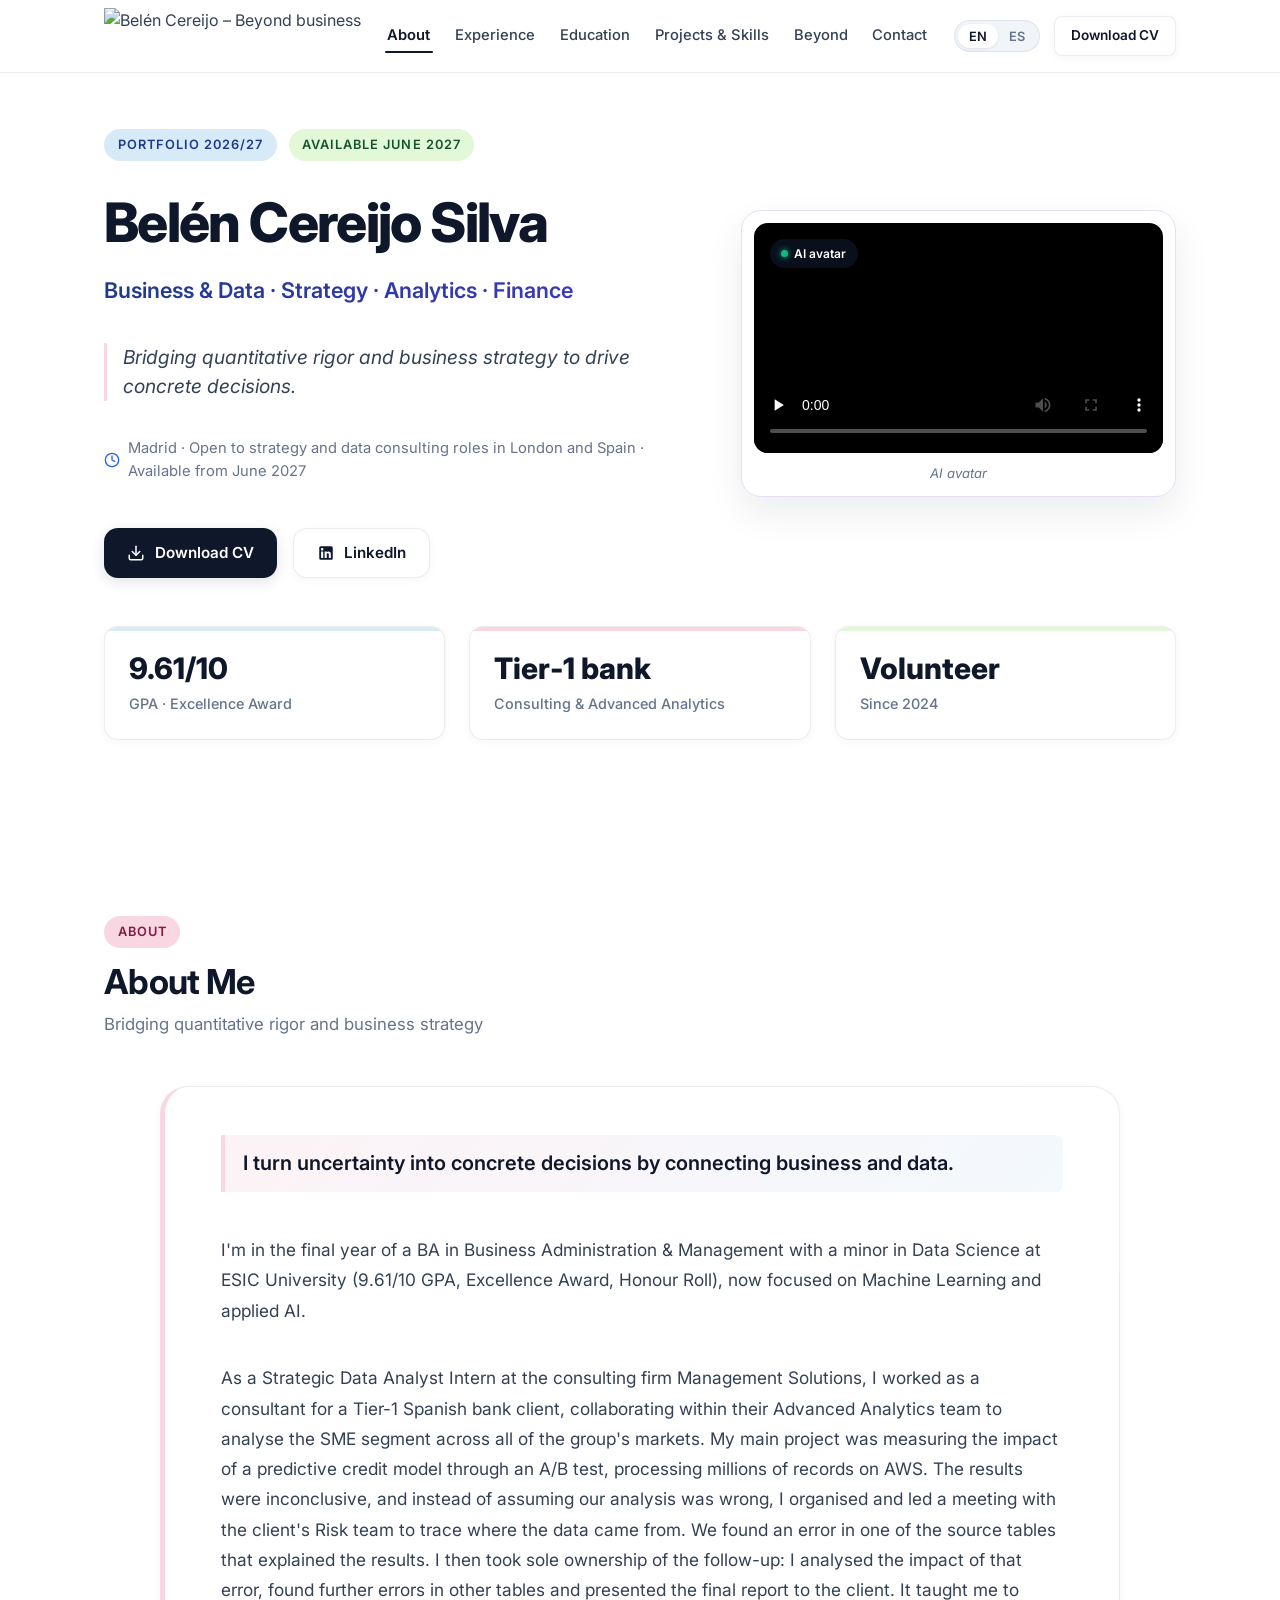
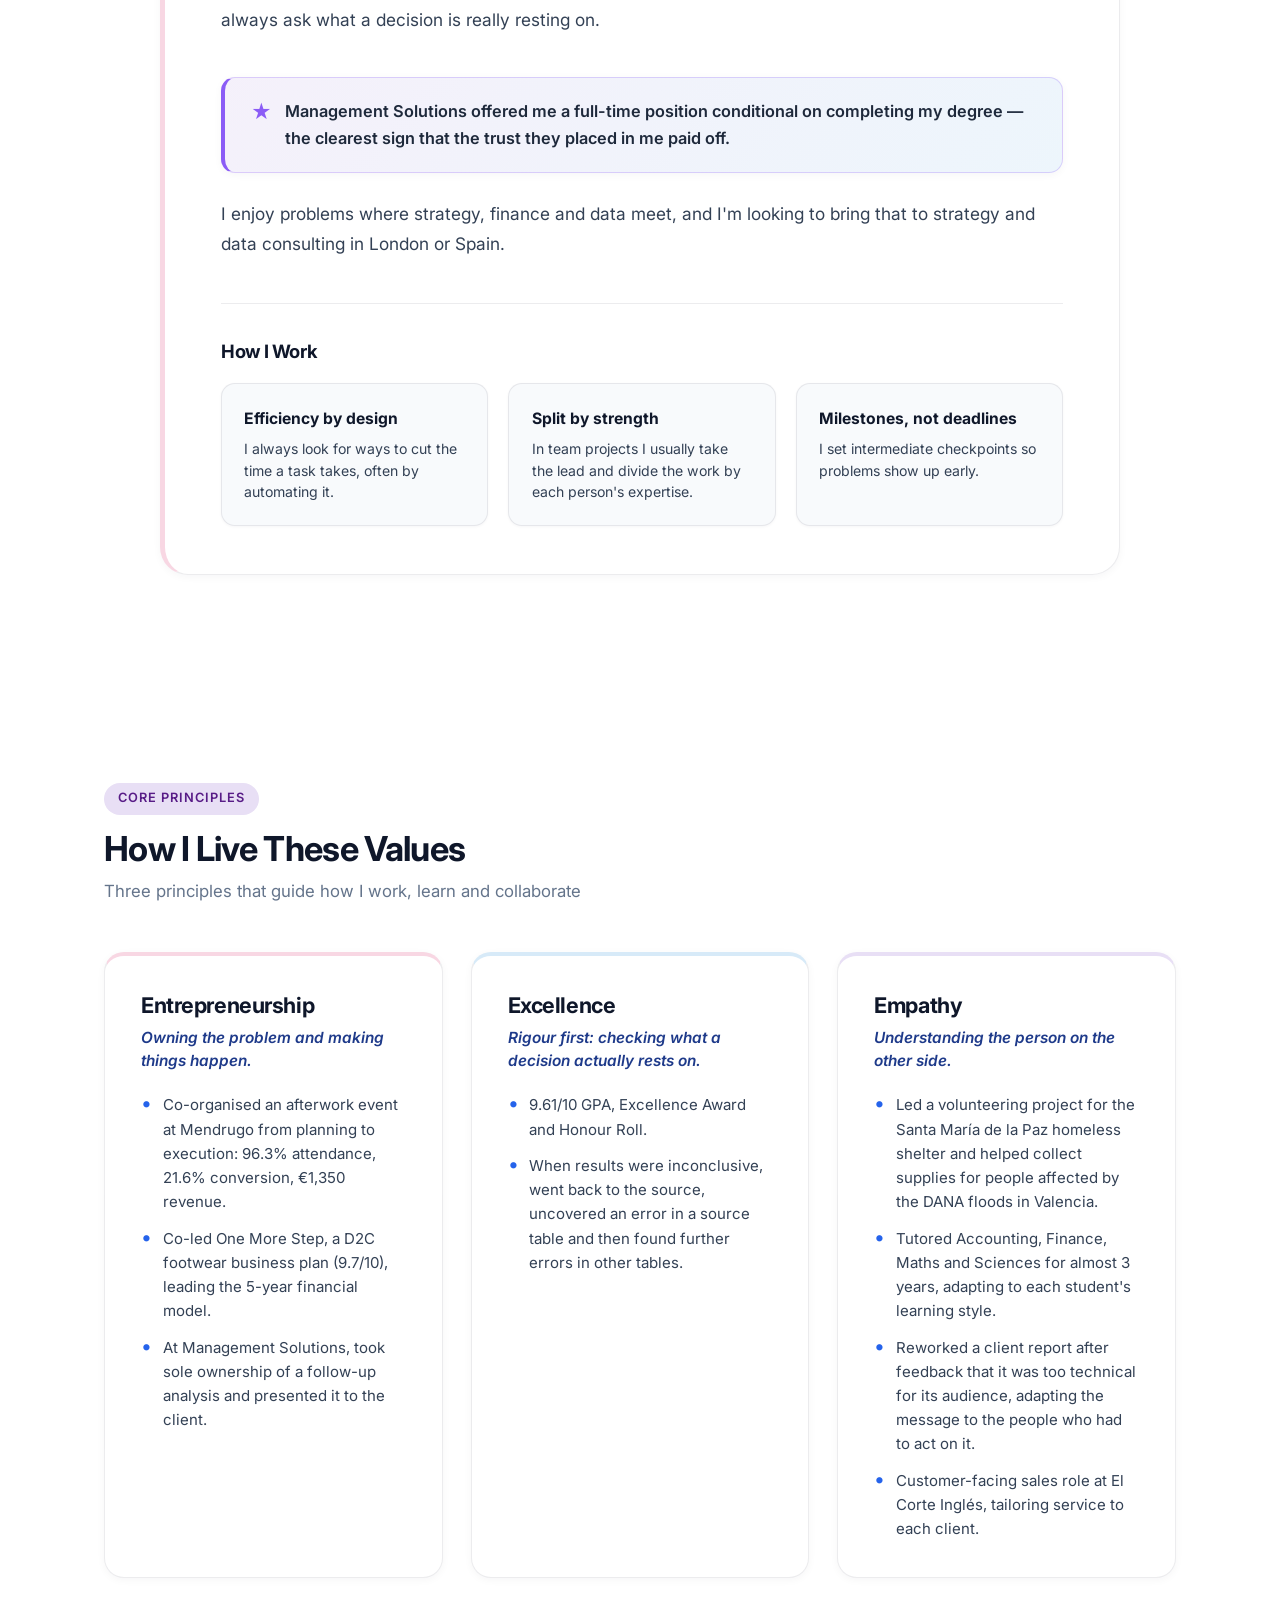
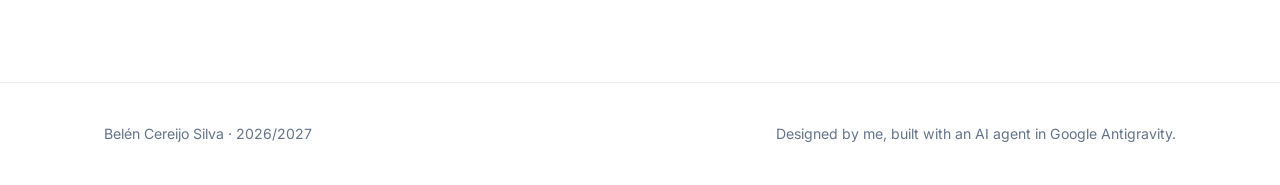
==== commit f6b3f578: "Update web" ====
--- a/index.html
+++ b/index.html
@@ -33,23 +33,18 @@
   <!-- Sticky Header & Navigation -->
   <header class="site-header" role="banner">
     <div class="container nav-container">
-      <a href="#hero" class="nav-brand" aria-label="Belén Cereijo Silva Home">
-        <span class="nav-brand-name">Belén Cereijo Silva</span>
-        <span class="nav-brand-sub" data-i18n="hero.headline">Business &amp; Data · Strategy · Analytics · Finance</span>
+      <a href="#about" class="nav-brand" aria-label="Belén Cereijo – Beyond business">
+        <img src="assets/Logo-BCS-header.png" alt="Belén Cereijo – Beyond business" class="nav-logo" height="56">
       </a>
 
-      <!-- Desktop Nav -->
-      <nav class="nav-menu" id="navMenu" role="navigation" aria-label="Primary Navigation">
-        <a href="#about" class="nav-link" data-i18n="nav.about">About</a>
-        <a href="#values" class="nav-link nav-desktop-hide" data-i18n="nav.values">Values</a>
-        <a href="#experience" class="nav-link" data-i18n="nav.experience">Experience</a>
-        <a href="#recommendation" class="nav-link" data-i18n="nav.recommendation">Reference</a>
-        <a href="#volunteering" class="nav-link" data-i18n="nav.volunteering">Volunteering</a>
-        <a href="#education" class="nav-link nav-desktop-hide" data-i18n="nav.education">Education</a>
-        <a href="#projects" class="nav-link" data-i18n="nav.projects">Projects</a>
-        <a href="#skills" class="nav-link" data-i18n="nav.skills">Skills</a>
-        <a href="#beyond" class="nav-link" data-i18n="nav.beyond">Beyond Classroom</a>
-        <a href="#contact" class="nav-link" data-i18n="nav.contact">Contact</a>
+      <!-- Desktop Nav (6 Accessible Tabs) -->
+      <nav class="nav-menu" id="navMenu" role="tablist" aria-label="Primary Navigation">
+        <a href="#about" role="tab" class="nav-link active" id="tab-about" aria-selected="true" aria-controls="tabpanel-about" data-tab="about" data-i18n="nav.about">About</a>
+        <a href="#experience" role="tab" class="nav-link" id="tab-experience" aria-selected="false" aria-controls="tabpanel-experience" data-tab="experience" tabindex="-1" data-i18n="nav.experience">Experience</a>
+        <a href="#education" role="tab" class="nav-link" id="tab-education" aria-selected="false" aria-controls="tabpanel-education" data-tab="education" tabindex="-1" data-i18n="nav.education">Education</a>
+        <a href="#projects" role="tab" class="nav-link" id="tab-projects" aria-selected="false" aria-controls="tabpanel-projects" data-tab="projects" tabindex="-1" data-i18n="nav.projectsSkills">Projects &amp; Skills</a>
+        <a href="#beyond" role="tab" class="nav-link" id="tab-beyond" aria-selected="false" aria-controls="tabpanel-beyond" data-tab="beyond" tabindex="-1" data-i18n="nav.beyond">Beyond</a>
+        <a href="#contact" role="tab" class="nav-link" id="tab-contact" aria-selected="false" aria-controls="tabpanel-contact" data-tab="contact" tabindex="-1" data-i18n="nav.contact">Contact</a>
       </nav>
 
       <div class="nav-actions">
@@ -76,22 +71,27 @@
   <main id="mainContent">
 
     <!-- =======================================================================
-         1. HERO SECTION (With Video Integration)
-         ======================================================================= -->
-    <section class="section hero-section" id="hero" aria-labelledby="heroTitle">
-      <div class="container">
-        <div class="hero-grid">
-          
-          <!-- Hero Text Details -->
-          <div class="hero-content fade-in-element">
-            <div class="hero-badge-row">
-              <span class="section-tag blue">Portfolio 2026/27</span>
-              <span class="section-tag green">Available June 2027</span>
-            </div>
+         TAB 1: ABOUT (Hero, About, How I Work, Values)
+         ======================================================================= -->
+    <div class="tab-panel is-active" id="tabpanel-about" role="tabpanel" aria-labelledby="tab-about">
+
+      <!-- =======================================================================
+           1. HERO SECTION (With Video Integration)
+           ======================================================================= -->
+      <section class="section hero-section" id="hero" aria-labelledby="heroTitle">
+        <div class="container">
+          <div class="hero-grid">
+            
+            <!-- Hero Text Details -->
+            <div class="hero-content fade-in-element">
+              <div class="hero-badge-row">
+                <span class="section-tag blue" data-i18n="hero.badgePortfolio">PORTFOLIO 2026/27</span>
+                <span class="section-tag green" data-i18n="hero.badgeAvailable">AVAILABLE JUNE 2027</span>
+              </div>
 
             <h1 class="hero-name" id="heroTitle" data-i18n="hero.name">Belén Cereijo Silva</h1>
             <p class="hero-headline" data-i18n="hero.headline">Business &amp; Data · Strategy · Analytics · Finance</p>
-            <p class="hero-tagline" data-i18n="hero.tagline">I connect business and data to turn uncertainty into concrete decisions.</p>
+            <p class="hero-tagline" data-i18n="hero.tagline">Bridging quantitative rigor and business strategy to drive concrete decisions.</p>
             
             <p class="hero-small-line">
               <svg viewBox="0 0 24 24" fill="none" stroke="currentColor" stroke-width="2" stroke-linecap="round" stroke-linejoin="round" aria-hidden="true"><circle cx="12" cy="12" r="10"/><polyline points="12 6 12 12 16 14"/></svg>
@@ -111,27 +111,28 @@
             </div>
           </div>
 
-          <!-- Hero Video Card (Responsive presentation video) -->
+          <!-- Hero Video Card (Tab 1 About: 16:9 Presentation Video) -->
           <div class="hero-video-wrapper fade-in-element">
             <div class="video-container">
               <div class="video-header-badge">
                 <span class="video-pulse-dot" aria-hidden="true"></span>
-                <span data-i18n="hero.videoBadge">Video Introduction</span>
+                <span data-i18n="hero.videoCaption">AI avatar</span>
               </div>
               <video 
-                id="introVideo" 
+                id="video-about" 
                 class="video-player" 
                 controls 
-                preload="metadata" 
+                preload="none" 
                 playsinline 
-                poster="assets/avatar-poster.jpg"
-                aria-label="Introduction video of Belén Cereijo Silva" 
+                poster="assets/poster-about.jpg"
+                aria-label="Introduction video of Belén Cereijo Silva - About" 
                 data-i18n-attr="aria-label:hero.videoAria">
-                <source src="assets/avatar-belen.mp4" type="video/mp4">
+                <source src="assets/video-about.mp4" type="video/mp4">
+                <track kind="subtitles" src="assets/video-about.en.vtt" srclang="en" label="English">
                 Your browser does not support HTML5 video.
               </video>
             </div>
-            <div class="video-caption" data-i18n="hero.videoCaption">AI avatar · script written by me</div>
+            <div class="video-caption" data-i18n="hero.videoCaption">AI avatar</div>
           </div>
 
         </div>
@@ -139,12 +140,12 @@
         <!-- 3 Highlights Stat Cards -->
         <div class="hero-highlights fade-in-element">
           <div class="stat-card card-blue">
-            <div class="stat-number" data-i18n="hero.stat1Number">9.63/10</div>
+            <div class="stat-number" data-i18n="hero.stat1Number">9.61/10</div>
             <div class="stat-label" data-i18n="hero.stat1Label">GPA · Excellence Award</div>
           </div>
           <div class="stat-card card-pink">
             <div class="stat-number" data-i18n="hero.stat2Number">Tier-1 bank</div>
-            <div class="stat-label" data-i18n="hero.stat2Label">Advanced Analytics experience</div>
+            <div class="stat-label" data-i18n="hero.stat2Label">Consulting & Advanced Analytics</div>
           </div>
           <a href="#volunteering" class="stat-card card-green" aria-label="View volunteering initiatives">
             <div class="stat-number" data-i18n="hero.stat3Number">Volunteer</div>
@@ -168,11 +169,14 @@
         <div class="about-card fade-in-element">
           <!-- About Narrative -->
           <article class="about-content">
+            <p class="about-opening" data-i18n="about.opening">
+              I turn uncertainty into concrete decisions by connecting business and data.
+            </p>
             <p data-i18n="about.p1">
-              I connect business and data to turn uncertainty into concrete decisions. I'm in the final year of a BA in Business Administration &amp; Management with a minor in Data Science at ESIC University (9.63/10 GPA, Excellence Award, Honour Roll), now focused on Machine Learning and applied AI.
+              I'm in the final year of a BA in Business Administration &amp; Management with a minor in Data Science at ESIC University (9.61/10 GPA, Excellence Award, Honour Roll), now focused on Machine Learning and applied AI.
             </p>
             <p data-i18n="about.p2">
-              As a Strategic Data Analyst Intern at Management Solutions, I worked in the Advanced Analytics team of a Tier-1 Spanish bank, analysing the SME segment across all of the group's markets. My main project was measuring the impact of a predictive credit model through an A/B test, processing millions of records on AWS. The results were inconclusive, and instead of assuming our analysis was wrong, I organised and led a meeting with the Risk team to trace where the data came from. We found an error in one of the source tables that explained the results. I then took sole ownership of the follow-up: I analysed the impact of that error, found further errors in other tables and presented the final report to the client. It taught me to always ask what a decision is really resting on.
+              As a Strategic Data Analyst Intern at the consulting firm Management Solutions, I worked as a consultant for a Tier-1 Spanish bank client, collaborating within their Advanced Analytics team to analyse the SME segment across all of the group's markets. My main project was measuring the impact of a predictive credit model through an A/B test, processing millions of records on AWS. The results were inconclusive, and instead of assuming our analysis was wrong, I organised and led a meeting with the client's Risk team to trace where the data came from. We found an error in one of the source tables that explained the results. I then took sole ownership of the follow-up: I analysed the impact of that error, found further errors in other tables and presented the final report to the client. It taught me to always ask what a decision is really resting on.
             </p>
             <div class="about-offer-highlight" data-i18n="about.offer">
               Management Solutions offered me a full-time position conditional on completing my degree — the clearest sign that the trust they placed in me paid off.
@@ -234,7 +238,7 @@
             <h3 class="value-title" data-i18n="values.card2Title">Excellence</h3>
             <p class="value-definition" data-i18n="values.card2Definition">"Rigour first: checking what a decision actually rests on."</p>
             <ul class="value-list">
-              <li data-i18n="values.card2B1">9.63/10 GPA, Excellence Award and Honour Roll.</li>
+              <li data-i18n="values.card2B1">9.61/10 GPA, Excellence Award and Honour Roll.</li>
               <li data-i18n="values.card2B2">When results were inconclusive, went back to the source, uncovered an error in a source table and then found further errors in other tables.</li>
             </ul>
           </div>
@@ -254,16 +258,46 @@
         </div>
       </div>
     </section>
+    </div>
+    <!-- End Tab Panel: About -->
+
+    <!-- =======================================================================
+         TAB 2: EXPERIENCE (Experience, Recommendation)
+         ======================================================================= -->
+    <div class="tab-panel" id="tabpanel-experience" role="tabpanel" aria-labelledby="tab-experience" hidden>
 
     <!-- =======================================================================
          3. EXPERIENCE SECTION
          ======================================================================= -->
     <section class="section experience-section" id="experience" aria-labelledby="experienceTitle">
       <div class="container">
-        <div class="section-header fade-in-element">
-          <span class="section-tag blue" data-i18n="nav.experience">Experience</span>
-          <h2 class="section-title" id="experienceTitle" data-i18n="experience.sectionTitle">Professional Experience</h2>
-          <p class="section-subtitle" data-i18n="experience.sectionSubtitle">Impact in analytics, client work and leadership</p>
+        <div class="tab-intro-row fade-in-element">
+          <div class="tab-intro-header">
+            <span class="section-tag blue" data-i18n="nav.experience">Experience</span>
+            <h2 class="section-title" id="experienceTitle" data-i18n="experience.sectionTitle">Professional Experience</h2>
+            <p class="section-subtitle" data-i18n="experience.sectionSubtitle">Impact in analytics, client work and leadership</p>
+          </div>
+          <div class="tab-video-wrapper">
+            <div class="video-container">
+              <div class="video-header-badge">
+                <span class="video-pulse-dot" aria-hidden="true"></span>
+                <span data-i18n="hero.videoCaption">AI avatar</span>
+              </div>
+              <video 
+                id="video-experience" 
+                class="video-player" 
+                controls 
+                preload="none" 
+                playsinline 
+                poster="assets/poster-experience.jpg"
+                aria-label="Experience overview video of Belén Cereijo Silva">
+                <source src="assets/video-experience.mp4" type="video/mp4">
+                <track kind="subtitles" src="assets/video-experience.en.vtt" srclang="en" label="English">
+                Your browser does not support HTML5 video.
+              </video>
+            </div>
+            <div class="video-caption" data-i18n="hero.videoCaption">AI avatar</div>
+          </div>
         </div>
 
         <div class="timeline">
@@ -275,7 +309,7 @@
                 <div>
                   <span class="section-tag lilac" data-i18n="experience.featuredBadge">Featured Role</span>
                   <h3 class="role-title" data-i18n="experience.ms.role">Strategic Data Analyst Intern</h3>
-                  <div class="company-name" data-i18n="experience.ms.company">Management Solutions</div>
+                  <div class="company-name" data-i18n="experience.ms.company">Management Solutions (Consulting · Client: Tier-1 Spanish Bank)</div>
                 </div>
                 <div class="role-meta">
                   <span data-i18n="experience.ms.location">Madrid</span> · <span data-i18n="experience.ms.period">Jul 2025 – Mar 2026</span>
@@ -283,8 +317,8 @@
               </div>
 
               <ul class="timeline-list">
-                <li data-i18n="experience.ms.b1">Worked in the Advanced Analytics team of a Tier-1 Spanish bank, analysing the SME segment for the group's holding team across all its markets.</li>
-                <li data-i18n="experience.ms.b2">Ran the monthly SME analyses, built Sankey flow visualisations and merged notebooks from several team members into a single monthly process.</li>
+                <li data-i18n="experience.ms.b1">Worked as a consultant for a Tier-1 Spanish bank client, collaborating within their Advanced Analytics team to analyse the SME segment for the group's holding team across all its markets.</li>
+                <li data-i18n="experience.ms.b2">Ran monthly SME analyses for the client, built Sankey flow visualisations and merged notebooks from several team members into a single monthly process.</li>
               </ul>
 
               <!-- Deep Dive: Impact Analysis of a Predictive Credit Model -->
@@ -297,7 +331,7 @@
                   <li data-i18n="experience.ms.impactB1">Defined and coded <strong>KPIs</strong> to measure the model's impact on customers' credit behaviour through an A/B test (pilot vs. control, thousands of customers).</li>
                   <li data-i18n="experience.ms.impactB2">Processed <strong>millions of records</strong> on AWS using SQL (Athena) and PySpark.</li>
                   <li data-i18n="experience.ms.impactB3">Prepared a report for the client's digital sales team to help explain falling product sign-ups, which received very positive feedback.</li>
-                  <li data-i18n="experience.ms.impactB4">Organised and led a meeting with the Risk team that uncovered an error in a source table and explained the inconclusive results.</li>
+                  <li data-i18n="experience.ms.impactB4">Organised and led a meeting with the client's Risk team that uncovered an error in a source table and explained the inconclusive results.</li>
                   <li data-i18n="experience.ms.impactB5">Took sole ownership of the follow-up analysis on the error's impact, found further errors in other tables and presented the final report to the client.</li>
                 </ul>
               </div>
@@ -322,6 +356,17 @@
               <p data-i18n="experience.mendrugo.desc">
                 Co-organised an afterwork event at Mendrugo for the Entrepreneurship course, reaching a <strong>96.3% attendance rate, a 21.6% conversion rate and €1,350 in revenue</strong>.
               </p>
+              <div class="timeline-photo-wrapper photo-clickable" tabindex="0" role="button" aria-label="View full Mendrugo event photo" data-full-src="assets/mendrugo-event.jpg">
+                <span class="photo-zoom-badge">
+                  <svg width="12" height="12" viewBox="0 0 24 24" fill="none" stroke="currentColor" stroke-width="2" stroke-linecap="round" stroke-linejoin="round"><circle cx="11" cy="11" r="8"/><line x1="21" y1="21" x2="16.65" y2="16.65"/><line x1="11" y1="8" x2="11" y2="14"/><line x1="8" y1="11" x2="14" y2="11"/></svg>
+                  <span data-i18n="beyond.zoomPhoto">Full view</span>
+                </span>
+                <img src="assets/mendrugo-event-crop.jpg" alt="Mendrugo Event" loading="lazy">
+                <div class="card-photo-caption">
+                  <svg width="13" height="13" viewBox="0 0 24 24" fill="none" stroke="currentColor" stroke-width="2" stroke-linecap="round" stroke-linejoin="round" aria-hidden="true"><rect width="18" height="18" x="3" y="3" rx="2" ry="2"/><circle cx="9" cy="9" r="2"/><path d="m21 15-3.086-3.086a2 2 0 0 0-2.828 0L6 21"/></svg>
+                  <span data-i18n="experience.mendrugo.photoCaption">Mendrugo Event</span>
+                </div>
+              </div>
             </div>
           </div>
 
@@ -422,55 +467,46 @@
         </div>
       </div>
     </section>
-
-    <!-- =======================================================================
-         GIVING BACK / VOLUNTEERING SECTION
-         ======================================================================= -->
-    <section class="section section-volunteering" id="volunteering" aria-labelledby="volunteeringTitle">
-      <div class="container">
-        <div class="section-header text-center fade-in-element">
-          <span class="section-tag green" data-i18n="volunteering.sectionTag">Social Impact</span>
-          <h2 class="section-title" id="volunteeringTitle" data-i18n="volunteering.sectionTitle">Giving Back</h2>
-          <p class="section-subtitle" data-i18n="volunteering.sectionSubtitle">Leadership, community engagement and social impact initiatives</p>
-        </div>
-
-        <div class="volunteering-container fade-in-element">
-          <!-- Featured Card: Learning & Service Project -->
-          <div class="volunteering-featured-card">
-            <div class="volunteering-header">
-              <h3 class="volunteering-title" data-i18n="volunteering.featuredTitle">Learning &amp; Service Project · ESIC University · Sep 2024 – May 2026</h3>
-            </div>
-            <p class="volunteering-desc" data-i18n="volunteering.featuredDesc">
-              I led a multidisciplinary team to give visibility to the Santa María de la Paz homeless shelter. I organised the team's tasks and coordinated directly with our ESIC tutor and the shelter's director, and together we produced videos to tell the shelter's story and reach more people.
-            </p>
-            <div class="volunteering-tags">
-              <span class="volunteering-tag" data-i18n="volunteering.tag1">Leadership</span>
-              <span class="volunteering-tag" data-i18n="volunteering.tag2">Coordination</span>
-              <span class="volunteering-tag" data-i18n="volunteering.tag3">Storytelling</span>
-              <span class="volunteering-tag" data-i18n="volunteering.tag4">Social impact</span>
-            </div>
-          </div>
-
-          <!-- Smaller Card: Volunteering Days -->
-          <div class="volunteering-small-card">
-            <h3 class="volunteering-small-title" data-i18n="volunteering.smallTitle">Volunteering days · ESIC University</h3>
-            <p class="volunteering-small-desc" data-i18n="volunteering.smallDesc">
-              Regular participant in ESIC's one-day volunteering initiatives, including collecting supplies for people affected by the DANA floods in Valencia.
-            </p>
-          </div>
-        </div>
-      </div>
-    </section>
+    </div>
+    <!-- End Tab Panel: Experience -->
+
+    <!-- =======================================================================
+         TAB 3: EDUCATION (Education)
+         ======================================================================= -->
+    <div class="tab-panel" id="tabpanel-education" role="tabpanel" aria-labelledby="tab-education" hidden>
 
     <!-- =======================================================================
          5. EDUCATION SECTION
          ======================================================================= -->
     <section class="section education-section" id="education" aria-labelledby="educationTitle">
       <div class="container">
-        <div class="section-header fade-in-element">
-          <span class="section-tag green" data-i18n="nav.education">Education</span>
-          <h2 class="section-title" id="educationTitle" data-i18n="education.sectionTitle">Education &amp; Academic Track</h2>
-          <p class="section-subtitle" data-i18n="education.sectionSubtitle">Excellence in business management, quantitative methods and analytical foundations</p>
+        <div class="tab-intro-row fade-in-element">
+          <div class="tab-intro-header">
+            <span class="section-tag green" data-i18n="nav.education">Education</span>
+            <h2 class="section-title" id="educationTitle" data-i18n="education.sectionTitle">Education &amp; Academic Track</h2>
+            <p class="section-subtitle" data-i18n="education.sectionSubtitle">Excellence in business management, quantitative methods and analytical foundations</p>
+          </div>
+          <div class="tab-video-wrapper">
+            <div class="video-container">
+              <div class="video-header-badge">
+                <span class="video-pulse-dot" aria-hidden="true"></span>
+                <span data-i18n="hero.videoCaption">AI avatar</span>
+              </div>
+              <video 
+                id="video-education" 
+                class="video-player" 
+                controls 
+                preload="none" 
+                playsinline 
+                poster="assets/poster-education.jpg"
+                aria-label="Education overview video of Belén Cereijo Silva">
+                <source src="assets/video-education.mp4" type="video/mp4">
+                <track kind="subtitles" src="assets/video-education.en.vtt" srclang="en" label="English">
+                Your browser does not support HTML5 video.
+              </video>
+            </div>
+            <div class="video-caption" data-i18n="hero.videoCaption">AI avatar</div>
+          </div>
         </div>
 
         <div class="education-grid">
@@ -484,7 +520,7 @@
               </div>
               <h3 class="edu-degree" data-i18n="education.esic.degree">BA Business Administration &amp; Management, minor in Data Science</h3>
               <div class="edu-highlight-box" data-i18n="education.esic.highlight">
-                <strong>9.63/10 GPA</strong> · Excellence Award · Honour Roll Award · <strong>18 courses with highest distinction</strong>
+                <strong>9.61/10 GPA</strong> · Excellence Award · Honour Roll Award · <strong>18 courses with highest distinction</strong>
               </div>
               <p class="edu-details" data-i18n="education.esic.role">
                 Class delegate (2nd and 4th year) and member of the degree curriculum committee
@@ -533,16 +569,46 @@
         </div>
       </div>
     </section>
+    </div>
+    <!-- End Tab Panel: Education -->
+
+    <!-- =======================================================================
+         TAB 4: PROJECTS & SKILLS (Projects, Skills)
+         ======================================================================= -->
+    <div class="tab-panel" id="tabpanel-projects" role="tabpanel" aria-labelledby="tab-projects" hidden>
 
     <!-- =======================================================================
          6. PROJECTS SECTION (3 Projects - No duplicates)
          ======================================================================= -->
     <section class="section projects-section" id="projects" aria-labelledby="projectsTitle">
       <div class="container">
-        <div class="section-header fade-in-element">
-          <span class="section-tag lilac" data-i18n="nav.projects">Projects</span>
-          <h2 class="section-title" id="projectsTitle" data-i18n="projects.sectionTitle">Key Projects</h2>
-          <p class="section-subtitle" data-i18n="projects.sectionSubtitle">Applied analytics, financial modelling and automation</p>
+        <div class="tab-intro-row fade-in-element">
+          <div class="tab-intro-header">
+            <span class="section-tag lilac" data-i18n="nav.projectsSkills">Projects &amp; Skills</span>
+            <h2 class="section-title" id="projectsTitle" data-i18n="projects.sectionTitle">Key Projects</h2>
+            <p class="section-subtitle" data-i18n="projects.sectionSubtitle">Applied analytics, financial modelling and automation</p>
+          </div>
+          <div class="tab-video-wrapper">
+            <div class="video-container">
+              <div class="video-header-badge">
+                <span class="video-pulse-dot" aria-hidden="true"></span>
+                <span data-i18n="hero.videoCaption">AI avatar</span>
+              </div>
+              <video 
+                id="video-projects" 
+                class="video-player" 
+                controls 
+                preload="none" 
+                playsinline 
+                poster="assets/poster-projects.jpg"
+                aria-label="Projects overview video of Belén Cereijo Silva">
+                <source src="assets/video-projects.mp4" type="video/mp4">
+                <track kind="subtitles" src="assets/video-projects.en.vtt" srclang="en" label="English">
+                Your browser does not support HTML5 video.
+              </video>
+            </div>
+            <div class="video-caption" data-i18n="hero.videoCaption">AI avatar</div>
+          </div>
         </div>
 
         <div class="projects-grid">
@@ -597,6 +663,24 @@
                 <span class="tag-pill accent-lilac">AI agents</span>
                 <span class="tag-pill accent-green">Automation</span>
                 <span class="tag-pill accent-blue">Responsible AI</span>
+              </div>
+            </div>
+          </div>
+
+          <!-- Project 4: Credit card fraud detection model (In progress) -->
+          <div class="project-card fade-in-element">
+            <div class="project-top">
+              <div class="project-header-row">
+                <h3 class="project-title" data-i18n="projects.fraud.title">Credit card fraud detection model</h3>
+                <span class="project-badge in-progress" data-i18n="projects.fraud.badge">In progress</span>
+              </div>
+              <p class="project-desc" data-i18n="projects.fraud.desc">
+                Currently building a machine learning model to detect credit card fraud.
+              </p>
+              <div class="project-tags">
+                <span class="tag-pill accent-blue">Python</span>
+                <span class="tag-pill accent-green">Machine Learning</span>
+                <span class="tag-pill accent-lilac">Classification</span>
               </div>
             </div>
           </div>
@@ -694,102 +778,282 @@
         </div>
       </div>
     </section>
-
-    <!-- =======================================================================
-         8. BEYOND THE CLASSROOM SECTION (9 Cards + Outside Work Strip)
-         ======================================================================= -->
+    </div>
+    <!-- End Tab Panel: Projects & Skills -->
+
+    <!-- =======================================================================
+         TAB 5: BEYOND (Taking Initiative, Using AI, Other Experiences, Social Commitment, Outside Work)
+         ======================================================================= -->
+    <div class="tab-panel" id="tabpanel-beyond" role="tabpanel" aria-labelledby="tab-beyond" hidden>
+
     <section class="section beyond-section" id="beyond" aria-labelledby="beyondTitle">
       <div class="container">
-        <div class="section-header fade-in-element">
-          <span class="section-tag pink" data-i18n="nav.beyond">Beyond Classroom</span>
-          <h2 class="section-title" id="beyondTitle" data-i18n="beyond.sectionTitle">Beyond the Classroom</h2>
-          <p class="section-subtitle" data-i18n="beyond.sectionSubtitle">Initiatives, leadership and continuous curiosity outside academic coursework</p>
-        </div>
-
-        <!-- 9 Colourful Mini-Cards Grid -->
-        <div class="beyond-grid-9">
-          
-          <!-- 1. Class Delegate -->
-          <div class="beyond-mini-card accent-blue fade-in-element">
-            <div class="beyond-mini-header">
-              <div class="beyond-mini-icon" aria-hidden="true">
-                <svg width="20" height="20" viewBox="0 0 24 24" fill="none" stroke="currentColor" stroke-width="2" stroke-linecap="round" stroke-linejoin="round"><path d="M16 21v-2a4 4 0 0 0-4-4H6a4 4 0 0 0-4 4v2"/><circle cx="9" cy="7" r="4"/><path d="M22 21v-2a4 4 0 0 0-3-3.87"/><path d="M16 3.13a4 4 0 0 1 0 7.75"/></svg>
-              </div>
-              <h3 class="beyond-mini-title" data-i18n="beyond.card1Title">Class delegate</h3>
-            </div>
-            <p class="beyond-mini-desc" data-i18n="beyond.card1Desc">2nd and 4th year, ESIC.</p>
-          </div>
-
-          <!-- 2. Curriculum Committee -->
-          <div class="beyond-mini-card accent-lilac fade-in-element">
-            <div class="beyond-mini-header">
-              <div class="beyond-mini-icon" aria-hidden="true">
-                <svg width="20" height="20" viewBox="0 0 24 24" fill="none" stroke="currentColor" stroke-width="2" stroke-linecap="round" stroke-linejoin="round"><path d="M4 19.5v-15A2.5 2.5 0 0 1 6.5 2H20v20H6.5a2.5 2.5 0 0 1-2.5-2.5Z"/><path d="M6 6h10"/><path d="M6 10h10"/></svg>
-              </div>
-              <h3 class="beyond-mini-title" data-i18n="beyond.card2Title">Curriculum committee</h3>
-            </div>
-            <p class="beyond-mini-desc" data-i18n="beyond.card2Desc">Proposed changes to course content and format.</p>
-          </div>
-
-          <!-- 5. Mendrugo event -->
-          <div class="beyond-mini-card accent-blue fade-in-element">
-            <div class="beyond-mini-header">
-              <div class="beyond-mini-icon" aria-hidden="true">
-                <svg width="20" height="20" viewBox="0 0 24 24" fill="none" stroke="currentColor" stroke-width="2" stroke-linecap="round" stroke-linejoin="round"><rect width="20" height="14" x="2" y="7" rx="2" ry="2"/><path d="M16 21V5a2 2 0 0 0-2-2h-4a2 2 0 0 0-2 2v16"/></svg>
-              </div>
-              <h3 class="beyond-mini-title" data-i18n="beyond.card5Title">Mendrugo event</h3>
-            </div>
-            <p class="beyond-mini-desc" data-i18n="beyond.card5Desc">Co-organised from planning to execution (€1,350 revenue).</p>
-          </div>
-
-          <!-- 6. Exchange in Austria -->
-          <div class="beyond-mini-card accent-lilac fade-in-element">
-            <div class="beyond-mini-header">
-              <div class="beyond-mini-icon" aria-hidden="true">
-                <svg width="20" height="20" viewBox="0 0 24 24" fill="none" stroke="currentColor" stroke-width="2" stroke-linecap="round" stroke-linejoin="round"><circle cx="12" cy="12" r="10"/><line x1="2" x2="22" y1="12" y2="12"/><path d="M12 2a15.3 15.3 0 0 1 4 10 15.3 15.3 0 0 1-4 10 15.3 15.3 0 0 1-4-10 15.3 15.3 0 0 1 4-10z"/></svg>
-              </div>
-              <h3 class="beyond-mini-title" data-i18n="beyond.card6Title">Exchange in Austria</h3>
-            </div>
-            <p class="beyond-mini-desc" data-i18n="beyond.card6Desc">IMC Krems: courses across several degree programmes, incl. Intercultural Competence and German for Beginners.</p>
-          </div>
-
-          <!-- 7. KPMG Women at the Top -->
-          <div class="beyond-mini-card accent-green fade-in-element">
-            <div class="beyond-mini-header">
-              <div class="beyond-mini-icon" aria-hidden="true">
-                <svg width="20" height="20" viewBox="0 0 24 24" fill="none" stroke="currentColor" stroke-width="2" stroke-linecap="round" stroke-linejoin="round"><path d="M6 9H4.5a2.5 2.5 0 0 1 0-5H6"/><path d="M18 9h1.5a2.5 2.5 0 0 0 0-5H18"/><path d="M4 22h16"/><path d="M10 14.66V17c0 .55-.45 1-1 1H7c-.55 0-1-.45-1-1v-2.34"/><path d="M14 14.66V17c0 .55.45 1 1 1h2c.55 0 1-.45 1-1v-2.34"/><path d="M18 2H6v7a6 6 0 0 0 12 0V2Z"/></svg>
-              </div>
-              <h3 class="beyond-mini-title" data-i18n="beyond.card7Title">KPMG Women at the Top</h3>
-            </div>
-            <p class="beyond-mini-desc" data-i18n="beyond.card7Desc">Invited by KPMG to its Women at the Top programmes (Audit, two years; STEM).</p>
-          </div>
-
-          <!-- 8. Writing on LinkedIn -->
-          <div class="beyond-mini-card accent-pink fade-in-element">
-            <div class="beyond-mini-header">
-              <div class="beyond-mini-icon" aria-hidden="true">
-                <svg width="20" height="20" viewBox="0 0 24 24" fill="none" stroke="currentColor" stroke-width="2" stroke-linecap="round" stroke-linejoin="round"><path d="M17 3a2.85 2.83 0 1 1 4 4L7.5 20.5 2 22l1.5-5.5Z"/><path d="m15 5 4 4"/></svg>
-              </div>
-              <h3 class="beyond-mini-title" data-i18n="beyond.card8Title">Writing on LinkedIn</h3>
-            </div>
-            <p class="beyond-mini-desc" data-i18n="beyond.card8Desc">Posts on data storytelling, data trust and AI.</p>
-          </div>
-
-          <!-- 9. This website -->
-          <div class="beyond-mini-card accent-blue fade-in-element">
-            <div class="beyond-mini-header">
-              <div class="beyond-mini-icon" aria-hidden="true">
-                <svg width="20" height="20" viewBox="0 0 24 24" fill="none" stroke="currentColor" stroke-width="2" stroke-linecap="round" stroke-linejoin="round"><rect width="18" height="18" x="3" y="3" rx="2"/><path d="m9 8 3 3-3 3"/><path d="M14 15h3"/></svg>
-              </div>
-              <h3 class="beyond-mini-title" data-i18n="beyond.card9Title">This website</h3>
-            </div>
-            <p class="beyond-mini-desc" data-i18n="beyond.card9Desc">Built by me with an AI agent.</p>
-          </div>
-
+        
+        <!-- Tab Intro Row: Header + Video Player -->
+        <div class="tab-intro-row fade-in-element">
+          <div class="tab-intro-header">
+            <span class="section-tag pink" data-i18n="nav.beyond">Beyond</span>
+            <h2 class="section-title" id="beyondTitle" data-i18n="beyond.sectionTitle">Beyond the Classroom</h2>
+            <p class="section-subtitle" data-i18n="beyond.sectionSubtitle">Initiatives, leadership and continuous curiosity outside academic coursework</p>
+          </div>
+          <div class="tab-video-wrapper">
+            <div class="video-container">
+              <div class="video-header-badge">
+                <span class="video-pulse-dot" aria-hidden="true"></span>
+                <span data-i18n="hero.videoCaption">AI avatar</span>
+              </div>
+              <video 
+                id="video-beyond" 
+                class="video-player" 
+                controls 
+                preload="none" 
+                playsinline 
+                poster="assets/poster-beyond.jpg"
+                aria-label="Beyond overview video of Belén Cereijo Silva">
+                <source src="assets/video-beyond.mp4" type="video/mp4">
+                <track kind="subtitles" src="assets/video-beyond.en.vtt" srclang="en" label="English">
+                Your browser does not support HTML5 video.
+              </video>
+            </div>
+            <div class="video-caption" data-i18n="hero.videoCaption">AI avatar</div>
+          </div>
+        </div>
+
+        <!-- 8.1 "Taking the initiative" / "Tomando la iniciativa" -->
+        <div class="beyond-subsection-block" id="beyond-initiative">
+          <h3 class="beyond-subheading">
+            <svg width="20" height="20" viewBox="0 0 24 24" fill="none" stroke="currentColor" stroke-width="2" stroke-linecap="round" stroke-linejoin="round" aria-hidden="true"><path d="M13 2L3 14h9l-1 8 10-12h-9l1-8z"/></svg>
+            <span data-i18n="beyond.sub1Title">Taking the initiative</span>
+          </h3>
+
+          <div class="beyond-cards-grid">
+            <!-- 1. Class Delegate -->
+            <div class="beyond-compact-card accent-blue fade-in-element">
+              <div class="beyond-card-header">
+                <div class="beyond-card-icon" aria-hidden="true">
+                  <svg width="20" height="20" viewBox="0 0 24 24" fill="none" stroke="currentColor" stroke-width="2" stroke-linecap="round" stroke-linejoin="round"><path d="M16 21v-2a4 4 0 0 0-4-4H6a4 4 0 0 0-4 4v2"/><circle cx="9" cy="7" r="4"/><path d="M22 21v-2a4 4 0 0 0-3-3.87"/><path d="M16 3.13a4 4 0 0 1 0 7.75"/></svg>
+                </div>
+                <h4 class="beyond-card-title" data-i18n="beyond.card1Title">Class delegate</h4>
+              </div>
+              <p class="beyond-card-desc" data-i18n="beyond.card1Desc">2nd and 4th year, ESIC.</p>
+            </div>
+
+            <!-- 2. Curriculum Committee (with ESIC logo) -->
+            <div class="beyond-compact-card accent-lilac fade-in-element">
+              <div class="beyond-card-header">
+                <div class="beyond-card-icon" aria-hidden="true">
+                  <svg width="20" height="20" viewBox="0 0 24 24" fill="none" stroke="currentColor" stroke-width="2" stroke-linecap="round" stroke-linejoin="round"><path d="M4 19.5v-15A2.5 2.5 0 0 1 6.5 2H20v20H6.5a2.5 2.5 0 0 1-2.5-2.5Z"/><path d="M6 6h10"/><path d="M6 10h10"/></svg>
+                </div>
+                <h4 class="beyond-card-title" data-i18n="beyond.card2Title">Curriculum committee</h4>
+                <img src="assets/esic-logo.png" alt="ESIC University logo" class="committee-logo" loading="lazy">
+              </div>
+              <p class="beyond-card-desc" data-i18n="beyond.card2Desc">Proposed changes to course content and format.</p>
+            </div>
+
+            <!-- 3. Mendrugo event (photo & 3 stats) -->
+            <div class="beyond-card photo-card accent-blue fade-in-element">
+              <div class="featured-photo-wrapper photo-clickable" tabindex="0" role="button" aria-label="View full Mendrugo event photo" data-full-src="assets/mendrugo-event.jpg">
+                <span class="photo-zoom-badge">
+                  <svg width="12" height="12" viewBox="0 0 24 24" fill="none" stroke="currentColor" stroke-width="2" stroke-linecap="round" stroke-linejoin="round"><circle cx="11" cy="11" r="8"/><line x1="21" y1="21" x2="16.65" y2="16.65"/><line x1="11" y1="8" x2="11" y2="14"/><line x1="8" y1="11" x2="14" y2="11"/></svg>
+                  <span data-i18n="beyond.zoomPhoto">Full view</span>
+                </span>
+                <img src="assets/mendrugo-event-crop.jpg" alt="Mendrugo Event" loading="lazy">
+              </div>
+              <div class="card-photo-caption">
+                <svg width="13" height="13" viewBox="0 0 24 24" fill="none" stroke="currentColor" stroke-width="2" stroke-linecap="round" stroke-linejoin="round" aria-hidden="true"><rect width="18" height="18" x="3" y="3" rx="2" ry="2"/><circle cx="9" cy="9" r="2"/><path d="m21 15-3.086-3.086a2 2 0 0 0-2.828 0L6 21"/></svg>
+                <span data-i18n="beyond.mendrugoCaption">Mendrugo Event</span>
+              </div>
+              <div class="featured-card-body">
+                <div class="beyond-card-header">
+                  <div class="beyond-card-icon" aria-hidden="true">
+                    <svg width="20" height="20" viewBox="0 0 24 24" fill="none" stroke="currentColor" stroke-width="2" stroke-linecap="round" stroke-linejoin="round"><rect width="20" height="14" x="2" y="7" rx="2" ry="2"/><path d="M16 21V5a2 2 0 0 0-2-2h-4a2 2 0 0 0-2 2v16"/></svg>
+                  </div>
+                  <h4 class="beyond-card-title" data-i18n="beyond.card5Title">Mendrugo event</h4>
+                </div>
+                <p class="beyond-card-desc" data-i18n="beyond.card5Desc">Co-organised from planning to execution (€1,350 revenue).</p>
+                <div class="featured-stat-chips">
+                  <span class="stat-pill">💶 <strong>€1,350</strong> <span data-i18n="beyond.statRev">revenue</span></span>
+                  <span class="stat-pill">👥 <strong>96.3%</strong> <span data-i18n="beyond.statAtt">attendance</span></span>
+                  <span class="stat-pill">📈 <strong>21.6%</strong> <span data-i18n="beyond.statConv">conversion</span></span>
+                </div>
+              </div>
+            </div>
+
+            <!-- 4. Hometown Festivities -->
+            <div class="beyond-compact-card accent-lilac fade-in-element">
+              <div class="beyond-card-header">
+                <div class="beyond-card-icon" aria-hidden="true">
+                  <svg width="20" height="20" viewBox="0 0 24 24" fill="none" stroke="currentColor" stroke-width="2" stroke-linecap="round" stroke-linejoin="round"><path d="M12 2l3.09 6.26L22 9.27l-5 4.87 1.18 6.88L12 17.77l-6.18 3.25L7 14.14 2 9.27l6.91-1.01L12 2z"/></svg>
+                </div>
+                <h4 class="beyond-card-title" data-i18n="beyond.cardHometownTitle">Hometown Festivities</h4>
+              </div>
+              <p class="beyond-card-desc" data-i18n="beyond.cardHometownDesc">Co-organised my hometown's festivities with friends for two consecutive years.</p>
+            </div>
+          </div>
+        </div>
+
+        <!-- 8.2 "Using AI" / "Usando la IA" -->
+        <div class="beyond-subsection-block" id="beyond-ai">
+          <h3 class="beyond-subheading">
+            <svg width="20" height="20" viewBox="0 0 24 24" fill="none" stroke="currentColor" stroke-width="2" stroke-linecap="round" stroke-linejoin="round" aria-hidden="true"><path d="M12 2a8 8 0 0 0-8 8c0 3.36 2.07 6.23 5 7.42V20a2 2 0 0 0 2 2h2a2 2 0 0 0 2-2v-2.58c2.93-1.19 5-4.06 5-7.42a8 8 0 0 0-8-8z"/><line x1="9" y1="9" x2="9.01" y2="9"/><line x1="15" y1="9" x2="15.01" y2="9"/></svg>
+            <span data-i18n="beyond.sub2Title">Using AI</span>
+          </h3>
+
+          <div class="beyond-ai-grid">
+            <!-- Card a: This website -->
+            <div class="beyond-compact-card accent-blue fade-in-element">
+              <div class="beyond-card-header">
+                <div class="beyond-card-icon" aria-hidden="true">
+                  <svg width="20" height="20" viewBox="0 0 24 24" fill="none" stroke="currentColor" stroke-width="2" stroke-linecap="round" stroke-linejoin="round"><rect width="18" height="18" x="3" y="3" rx="2"/><path d="m9 8 3 3-3 3"/><path d="M14 15h3"/></svg>
+                </div>
+                <h4 class="beyond-card-title" data-i18n="beyond.aiCard1Title">This website</h4>
+              </div>
+              <p class="beyond-card-desc" data-i18n="beyond.aiCard1Desc">
+                Designed by me and built with AI agents in Google Antigravity. I wrote the instructions, reviewed every version and decided the content and design. It is bilingual (EN/ES), responsive and hosted on GitHub Pages.
+              </p>
+              <div class="beyond-card-tags">
+                <span class="tag-pill accent-lilac">Google Antigravity</span>
+                <span class="tag-pill accent-blue">AI agents</span>
+                <span class="tag-pill accent-pink">HTML/CSS/JS</span>
+                <span class="tag-pill accent-green">GitHub Pages</span>
+              </div>
+            </div>
+
+            <!-- Card b: RAG assistant (class project) -->
+            <div class="beyond-compact-card accent-lilac fade-in-element">
+              <div class="beyond-card-header">
+                <div class="beyond-card-icon" aria-hidden="true">
+                  <svg width="20" height="20" viewBox="0 0 24 24" fill="none" stroke="currentColor" stroke-width="2" stroke-linecap="round" stroke-linejoin="round"><ellipse cx="12" cy="5" rx="9" ry="3"/><path d="M21 12c0 1.66-4 3-9 3s-9-1.34-9-3"/><path d="M3 5v14c0 1.66 4 3 9 3s9-1.34 9-3V5"/></svg>
+                </div>
+                <h4 class="beyond-card-title" data-i18n="beyond.aiCard2Title">RAG assistant (class project)</h4>
+              </div>
+              <p class="beyond-card-desc" data-i18n="beyond.aiCard2Desc">
+                For a Data Science class, I built a retrieval-augmented generation (RAG) assistant that answers questions about my profile. It splits a document about me into sections, finds the most relevant ones with Gemini embeddings and cosine similarity, and Gemini answers using only those sections. It runs locally on my computer and answers in English or Spanish.
+              </p>
+              <div class="beyond-card-tags">
+                <span class="tag-pill accent-blue">RAG</span>
+                <span class="tag-pill accent-green">Gemini</span>
+                <span class="tag-pill accent-lilac">Embeddings</span>
+                <span class="tag-pill accent-pink">JavaScript</span>
+              </div>
+            </div>
+
+            <!-- Card c: My AI skills -->
+            <div class="beyond-compact-card accent-green fade-in-element">
+              <div class="beyond-card-header">
+                <div class="beyond-card-icon" aria-hidden="true">
+                  <svg width="20" height="20" viewBox="0 0 24 24" fill="none" stroke="currentColor" stroke-width="2" stroke-linecap="round" stroke-linejoin="round"><path d="M12 2v4"/><path d="m4.93 4.93 2.83 2.83"/><path d="M2 12h4"/><path d="m4.93 19.07 2.83-2.83"/><path d="M12 22v-4"/><path d="m19.07 19.07-2.83-2.83"/><path d="M22 12h-4"/><path d="m19.07 4.93-2.83 2.83"/></svg>
+                </div>
+                <h4 class="beyond-card-title" data-i18n="beyond.aiCard3Title">My AI skills</h4>
+              </div>
+              <p class="beyond-card-desc" data-i18n="beyond.aiCard3Desc">
+                I build custom Claude skills to automate recurring tasks: one tailors my CV to each job description without inventing experience, and others help me draft LinkedIn posts in my own style. I always review the output.
+              </p>
+              <div class="beyond-card-tags">
+                <span class="tag-pill accent-lilac">Claude</span>
+                <span class="tag-pill accent-pink">Custom skills</span>
+                <span class="tag-pill accent-blue">Automation</span>
+                <span class="tag-pill accent-green">Responsible AI</span>
+              </div>
+            </div>
+          </div>
+        </div>
+
+        <!-- 8.3 "Other experiences" / "Otras experiencias" -->
+        <div class="beyond-subsection-block" id="beyond-other">
+          <h3 class="beyond-subheading">
+            <svg width="20" height="20" viewBox="0 0 24 24" fill="none" stroke="currentColor" stroke-width="2" stroke-linecap="round" stroke-linejoin="round" aria-hidden="true"><circle cx="12" cy="12" r="10"/><polygon points="16.24 7.76 14.12 14.12 7.76 16.24 9.88 9.88 16.24 7.76"/></svg>
+            <span data-i18n="beyond.sub3Title">Other experiences</span>
+          </h3>
+
+          <div class="beyond-cards-grid">
+            <!-- 1. Exchange in Austria -->
+            <div class="beyond-compact-card accent-lilac fade-in-element">
+              <div class="beyond-card-header">
+                <div class="beyond-card-icon" aria-hidden="true">
+                  <svg width="20" height="20" viewBox="0 0 24 24" fill="none" stroke="currentColor" stroke-width="2" stroke-linecap="round" stroke-linejoin="round"><circle cx="12" cy="12" r="10"/><line x1="2" x2="22" y1="12" y2="12"/><path d="M12 2a15.3 15.3 0 0 1 4 10 15.3 15.3 0 0 1-4 10 15.3 15.3 0 0 1-4-10 15.3 15.3 0 0 1 4-10z"/></svg>
+                </div>
+                <h4 class="beyond-card-title" data-i18n="beyond.card6Title">Exchange in Austria</h4>
+              </div>
+              <p class="beyond-card-desc" data-i18n="beyond.card6Desc">IMC Krems: courses across several degree programmes, incl. Intercultural Competence and German for Beginners.</p>
+            </div>
+
+            <!-- 2. KPMG Women at the Top (with photo) -->
+            <div class="beyond-card photo-card accent-green fade-in-element">
+              <div class="featured-photo-wrapper photo-clickable" tabindex="0" role="button" aria-label="View full KPMG event photo">
+                <span class="photo-zoom-badge">
+                  <svg width="12" height="12" viewBox="0 0 24 24" fill="none" stroke="currentColor" stroke-width="2" stroke-linecap="round" stroke-linejoin="round"><circle cx="11" cy="11" r="8"/><line x1="21" y1="21" x2="16.65" y2="16.65"/><line x1="11" y1="8" x2="11" y2="14"/><line x1="8" y1="11" x2="14" y2="11"/></svg>
+                  <span data-i18n="beyond.zoomPhoto">Full view</span>
+                </span>
+                <img src="assets/kpmg-event.jpg" alt="Women at The Top STEM Event" loading="lazy">
+              </div>
+              <div class="card-photo-caption">
+                <svg width="13" height="13" viewBox="0 0 24 24" fill="none" stroke="currentColor" stroke-width="2" stroke-linecap="round" stroke-linejoin="round" aria-hidden="true"><rect width="18" height="18" x="3" y="3" rx="2" ry="2"/><circle cx="9" cy="9" r="2"/><path d="m21 15-3.086-3.086a2 2 0 0 0-2.828 0L6 21"/></svg>
+                <span data-i18n="beyond.kpmgCaption">Women at The Top STEM Event</span>
+              </div>
+              <div class="featured-card-body">
+                <div class="beyond-card-header">
+                  <div class="beyond-card-icon" aria-hidden="true">
+                    <svg width="20" height="20" viewBox="0 0 24 24" fill="none" stroke="currentColor" stroke-width="2" stroke-linecap="round" stroke-linejoin="round"><path d="M6 9H4.5a2.5 2.5 0 0 1 0-5H6"/><path d="M18 9h1.5a2.5 2.5 0 0 0 0-5H18"/><path d="M4 22h16"/><path d="M10 14.66V17c0 .55-.45 1-1 1H7c-.55 0-1-.45-1-1v-2.34"/><path d="M14 14.66V17c0 .55.45 1 1 1h2c.55 0 1-.45 1-1v-2.34"/><path d="M18 2H6v7a6 6 0 0 0 12 0V2Z"/></svg>
+                  </div>
+                  <h4 class="beyond-card-title" data-i18n="beyond.card7Title">KPMG Women at the Top</h4>
+                </div>
+                <p class="beyond-card-desc" data-i18n="beyond.card7Desc">Invited by KPMG to its Women at the Top programmes (Audit, two years; STEM).</p>
+              </div>
+            </div>
+
+            <!-- 3. Writing on LinkedIn -->
+            <div class="beyond-compact-card accent-pink fade-in-element">
+              <div class="beyond-card-header">
+                <div class="beyond-card-icon" aria-hidden="true">
+                  <svg width="20" height="20" viewBox="0 0 24 24" fill="none" stroke="currentColor" stroke-width="2" stroke-linecap="round" stroke-linejoin="round"><path d="M17 3a2.85 2.83 0 1 1 4 4L7.5 20.5 2 22l1.5-5.5Z"/><path d="m15 5 4 4"/></svg>
+                </div>
+                <h4 class="beyond-card-title" data-i18n="beyond.card8Title">Writing on LinkedIn</h4>
+              </div>
+              <p class="beyond-card-desc" data-i18n="beyond.card8Desc">Posts on data storytelling, data trust and AI.</p>
+              <a href="https://lnkd.in/p/eMZQ_7nW" target="_blank" rel="noopener noreferrer" class="beyond-text-link">
+                <span data-i18n="beyond.linkedinLink">Read on LinkedIn ↗</span>
+              </a>
+            </div>
+          </div>
+        </div>
+
+        <!-- 8.4 "Social commitment" / "Compromiso social" -->
+        <div class="beyond-subsection-block" id="beyond-social">
+          <h3 class="beyond-subheading" id="volunteering">
+            <svg width="20" height="20" viewBox="0 0 24 24" fill="none" stroke="currentColor" stroke-width="2" stroke-linecap="round" stroke-linejoin="round" aria-hidden="true"><path d="M19 14c1.49-1.46 3-3.21 3-5.5A5.5 5.5 0 0 0 16.5 3c-1.76 0-3 .5-4.5 2-1.5-1.5-2.74-2-4.5-2A5.5 5.5 0 0 0 2 8.5c0 2.3 1.5 4.05 3 5.5l7 7Z"/></svg>
+            <span data-i18n="beyond.sub4Title">Social commitment</span>
+          </h3>
+
+          <div class="volunteering-container fade-in-element">
+            <!-- Featured Card: Learning & Service Project -->
+            <div class="volunteering-featured-card">
+              <div class="volunteering-header">
+                <h4 class="volunteering-title" data-i18n="volunteering.featuredTitle">Learning &amp; Service Project · ESIC University · Sep 2024 – May 2026</h4>
+              </div>
+              <p class="volunteering-desc" data-i18n="volunteering.featuredDesc">
+                I led a multidisciplinary team to give visibility to the Santa María de la Paz homeless shelter. I organised the team's tasks and coordinated directly with our ESIC tutor and the shelter's director, and together we produced videos to tell the shelter's story and reach more people.
+              </p>
+              <div class="volunteering-tags">
+                <span class="volunteering-tag" data-i18n="volunteering.tag1">Leadership</span>
+                <span class="volunteering-tag" data-i18n="volunteering.tag2">Coordination</span>
+                <span class="volunteering-tag" data-i18n="volunteering.tag3">Storytelling</span>
+                <span class="volunteering-tag" data-i18n="volunteering.tag4">Social impact</span>
+              </div>
+            </div>
+
+            <!-- Smaller Card: Volunteering Days -->
+            <div class="volunteering-small-card">
+              <h4 class="volunteering-small-title" data-i18n="volunteering.smallTitle">Volunteering days · ESIC University</h4>
+              <p class="volunteering-small-desc" data-i18n="volunteering.smallDesc">
+                Regular participant in ESIC's one-day volunteering initiatives, including collecting supplies for people affected by the DANA floods in Valencia.
+              </p>
+            </div>
+          </div>
         </div>
 
         <!-- Outside Work Horizontal Strip -->
-        <div class="outside-work-box fade-in-element">
+        <div class="outside-work-box fade-in-element" id="outside-work">
           <h3 class="outside-work-title">
             <svg width="20" height="20" viewBox="0 0 24 24" fill="none" stroke="currentColor" stroke-width="2" stroke-linecap="round" stroke-linejoin="round" aria-hidden="true"><circle cx="12" cy="12" r="10"/><path d="m4.93 4.93 4.24 4.24"/><path d="m14.83 9.17 4.24-4.24"/><path d="m14.83 14.83 4.24 4.24"/><path d="m9.17 14.83-4.24 4.24"/></svg>
             <span data-i18n="beyond.outsideWorkTitle">Outside Work</span>
@@ -805,22 +1069,53 @@
 
       </div>
     </section>
+    </div>
+    <!-- End Tab Panel: Beyond -->
+
+    <!-- =======================================================================
+         TAB 6: CONTACT (Contact)
+         ======================================================================= -->
+    <div class="tab-panel" id="tabpanel-contact" role="tabpanel" aria-labelledby="tab-contact" hidden>
 
     <!-- =======================================================================
          9. CONTACT SECTION
          ======================================================================= -->
     <section class="section contact-section" id="contact" aria-labelledby="contactTitle">
       <div class="container">
-        <div class="section-header fade-in-element">
-          <span class="section-tag green" data-i18n="nav.contact">Contact</span>
-          <h2 class="section-title" id="contactTitle" data-i18n="contact.sectionTitle">Contact &amp; Opportunities</h2>
+        
+        <!-- Tab Intro Row: Header + Video Player -->
+        <div class="tab-intro-row fade-in-element">
+          <div class="tab-intro-header">
+            <span class="section-tag green" data-i18n="nav.contact">Contact</span>
+            <h2 class="section-title" id="contactTitle" data-i18n="contact.sectionTitle">Contact &amp; Opportunities</h2>
+            <p class="contact-pitch" data-i18n="contact.headline">
+              Let's talk. I'm open to graduate roles in strategy and data consulting in London and Spain, starting June 2027.
+            </p>
+          </div>
+          <div class="tab-video-wrapper">
+            <div class="video-container">
+              <div class="video-header-badge">
+                <span class="video-pulse-dot" aria-hidden="true"></span>
+                <span data-i18n="hero.videoCaption">AI avatar</span>
+              </div>
+              <video 
+                id="video-contact" 
+                class="video-player" 
+                controls 
+                preload="none" 
+                playsinline 
+                poster="assets/poster-contact.jpg"
+                aria-label="Contact overview video of Belén Cereijo Silva">
+                <source src="assets/video-contact.mp4" type="video/mp4">
+                <track kind="subtitles" src="assets/video-contact.en.vtt" srclang="en" label="English">
+                Your browser does not support HTML5 video.
+              </video>
+            </div>
+            <div class="video-caption" data-i18n="hero.videoCaption">AI avatar</div>
+          </div>
         </div>
 
         <div class="contact-card-main fade-in-element">
-          <p class="contact-pitch" data-i18n="contact.headline">
-            Let's talk. I'm open to graduate roles in strategy and data consulting in London and Spain, starting June 2027.
-          </p>
-
           <div class="contact-channels-grid">
             <!-- Email -->
             <a href="mailto:bcereijosilva@gmail.com" class="channel-box">
@@ -841,6 +1136,17 @@
               <div class="channel-meta">
                 <span class="channel-label" data-i18n="contact.linkedInLabel">LinkedIn Profile</span>
                 <span class="channel-value" data-i18n="contact.linkedInBtn">Connect on LinkedIn</span>
+              </div>
+            </a>
+
+            <!-- WhatsApp -->
+            <a href="https://wa.me/34655476612" target="_blank" rel="noopener noreferrer" class="channel-box">
+              <div class="channel-icon whatsapp">
+                <svg width="22" height="22" viewBox="0 0 24 24" fill="currentColor" aria-hidden="true"><path d="M12.04 2C6.58 2 2.13 6.45 2.13 11.91C2.13 13.66 2.59 15.36 3.45 16.86L2.05 22L7.3 20.63C8.75 21.41 10.38 21.83 12.04 21.83C17.5 21.83 21.95 17.38 21.95 11.92C21.95 9.27 20.92 6.78 19.05 4.91C17.18 3.04 14.69 2 12.04 2M12.05 3.67C14.25 3.67 16.31 4.53 17.87 6.09C19.42 7.65 20.28 9.72 20.28 11.92C20.28 16.46 16.58 20.15 12.04 20.15C10.56 20.15 9.11 19.76 7.85 19L7.55 18.83L4.43 19.65L5.26 16.61L5.06 16.29C4.24 15 3.8 13.47 3.8 11.91C3.81 7.37 7.5 3.67 12.05 3.67M9.06 7.22C8.84 7.22 8.48 7.3 8.19 7.62C7.9 7.93 7.09 8.69 7.09 10.25C7.09 11.81 8.22 13.31 8.38 13.52C8.54 13.73 10.57 16.87 13.7 18.22C14.44 18.54 15.02 18.73 15.47 18.88C16.22 19.12 16.9 19.08 17.44 19C18.04 18.91 19.29 18.24 19.55 17.51C19.81 16.78 19.81 16.16 19.73 16.03C19.65 15.9 19.43 15.82 19.1 15.66C18.78 15.5 17.19 14.72 16.89 14.61C16.6 14.5 16.38 14.45 16.16 14.78C15.94 15.11 15.31 15.85 15.12 16.07C14.93 16.29 14.74 16.32 14.42 16.16C14.1 16 13.06 15.66 11.83 14.57C10.87 13.71 10.22 12.65 10.03 12.33C9.84 12.01 10.01 11.83 10.17 11.67C10.32 11.53 10.5 11.3 10.66 11.11C10.82 10.92 10.87 10.79 10.98 10.57C11.09 10.35 11.03 10.16 10.95 10C10.87 9.84 10.22 8.24 9.95 7.59C9.69 6.95 9.42 7.04 9.22 7.03C9.03 7.03 8.81 7.02 8.6 7.02L9.06 7.22Z"/></svg>
+              </div>
+              <div class="channel-meta">
+                <span class="channel-label" data-i18n="contact.whatsAppLabel">WhatsApp</span>
+                <span class="channel-value" data-i18n="contact.whatsAppBtn">Message me on WhatsApp</span>
               </div>
             </a>
           </div>
@@ -872,6 +1178,8 @@
         </div>
       </div>
     </section>
+    </div>
+    <!-- End Tab Panel: Contact -->
 
   </main>
 
@@ -886,5 +1194,22 @@
   <!-- Scripts -->
   <script src="i18n.js"></script>
   <script src="script.js"></script>
+  <script src="rag-config.js"></script>
+  <script src="rag-widget.js" defer></script>
+
+  <!-- Image Lightbox Modal -->
+  <div id="imageLightbox" class="lightbox-modal" role="dialog" aria-modal="true" aria-hidden="true" aria-label="Image Preview">
+    <div class="lightbox-backdrop" id="lightboxBackdrop"></div>
+    <div class="lightbox-content">
+      <button type="button" class="lightbox-close" id="lightboxCloseBtn" aria-label="Close image preview">
+        <svg width="22" height="22" viewBox="0 0 24 24" fill="none" stroke="currentColor" stroke-width="2" stroke-linecap="round" stroke-linejoin="round"><line x1="18" y1="6" x2="6" y2="18"/><line x1="6" y1="6" x2="18" y2="18"/></svg>
+      </button>
+      <div class="lightbox-img-container">
+        <img id="lightboxImg" src="" alt="" class="lightbox-img">
+      </div>
+      <div id="lightboxCaption" class="lightbox-caption"></div>
+    </div>
+  </div>
+
 </body>
 </html>
--- a/styles.css
+++ b/styles.css
@@ -170,7 +170,7 @@
 
 /* Section Header Utility */
 .section {
-  padding: 5rem 0;
+  padding: 6.5rem 0;
   position: relative;
 }
 
@@ -241,34 +241,55 @@
 
 .nav-brand {
   display: flex;
+  align-items: center;
+  gap: 0.75rem;
+  text-decoration: none;
+  color: inherit;
+}
+
+.nav-logo {
+  height: 56px;
+  width: auto;
+  max-width: none;
+  object-fit: contain;
+  flex-shrink: 0;
+  display: block;
+}
+
+.nav-brand-text {
+  display: flex;
   flex-direction: column;
 }
 
 .nav-brand-name {
-  font-size: 1.15rem;
+  font-size: 1.12rem;
   font-weight: 700;
   color: var(--text-main);
   letter-spacing: -0.01em;
+  white-space: nowrap;
 }
 
 .nav-brand-sub {
   font-size: 0.75rem;
   color: var(--text-muted);
   font-weight: 500;
+  white-space: nowrap;
 }
 
 .nav-menu {
   display: flex;
   align-items: center;
-  gap: 1.35rem;
+  gap: 1.25rem;
 }
 
 .nav-link {
-  font-size: 0.9rem;
+  font-size: 0.92rem;
   font-weight: 500;
   color: var(--text-secondary);
   position: relative;
-  padding: 0.35rem 0;
+  padding: 0.35rem 0.15rem;
+  white-space: nowrap;
+  text-decoration: none;
   transition: color var(--transition-fast);
 }
 
@@ -287,6 +308,25 @@
   height: 2px;
   background-color: var(--text-main);
   border-radius: 2px;
+}
+
+/* ==========================================================================
+   Tab Panels (One Section Group at a Time)
+   ========================================================================== */
+.tab-panel {
+  display: none;
+  opacity: 0;
+  transition: opacity 0.25s ease-in-out;
+}
+
+.tab-panel.is-active {
+  display: block;
+  opacity: 1;
+}
+
+.tab-panel.is-active .fade-in-element {
+  opacity: 1;
+  transform: none;
 }
 
 .nav-actions {
@@ -477,9 +517,49 @@
   border: 1px solid var(--pastel-lilac);
   overflow: hidden;
   transition: transform var(--transition-normal);
+  width: 100%;
+  max-width: 480px;
+  margin: 0 auto;
+  justify-self: center;
 }
 
 .hero-video-wrapper:hover {
+  transform: translateY(-3px);
+}
+
+/* Tab Intro Row & Video Player (Uniform across tabs) */
+.tab-intro-row {
+  display: grid;
+  grid-template-columns: 1fr 440px;
+  gap: 2.5rem;
+  align-items: center;
+  margin-bottom: 2.75rem;
+  padding-bottom: 2rem;
+  border-bottom: 1px solid var(--border-light);
+}
+
+.tab-intro-header {
+  display: flex;
+  flex-direction: column;
+  gap: 0.5rem;
+}
+
+.tab-video-wrapper {
+  position: relative;
+  background: #FFFFFF;
+  border-radius: var(--radius-lg);
+  padding: 0.75rem;
+  box-shadow: var(--shadow-lg);
+  border: 1px solid var(--pastel-lilac);
+  overflow: hidden;
+  transition: transform var(--transition-normal);
+  width: 100%;
+  max-width: 480px;
+  margin: 0 auto;
+  justify-self: center;
+}
+
+.tab-video-wrapper:hover {
   transform: translateY(-3px);
 }
 
@@ -488,8 +568,8 @@
   border-radius: calc(var(--radius-lg) - 6px);
   overflow: hidden;
   background-color: #000000;
-  aspect-ratio: 9 / 16;
-  max-height: 480px;
+  aspect-ratio: 16 / 9;
+  width: 100%;
   margin: 0 auto;
 }
 
@@ -1386,6 +1466,32 @@
   color: var(--text-main);
 }
 
+.project-badge.in-progress {
+  font-size: 0.72rem;
+  font-weight: 600;
+  text-transform: uppercase;
+  letter-spacing: 0.04em;
+  padding: 0.25rem 0.65rem;
+  border-radius: 9999px;
+  background-color: #FEF3C7;
+  color: #92400E;
+  border: 1px solid #FDE68A;
+  display: inline-flex;
+  align-items: center;
+  gap: 0.35rem;
+  flex-shrink: 0;
+  white-space: nowrap;
+}
+
+.project-badge.in-progress::before {
+  content: '';
+  display: inline-block;
+  width: 6px;
+  height: 6px;
+  border-radius: 50%;
+  background-color: #D97706;
+}
+
 .project-subtitle {
   font-size: 0.85rem;
   color: #2563EB;
@@ -1487,68 +1593,280 @@
 }
 
 /* ==========================================================================
-   Beyond the Classroom Section (9 Colourful Cards + Outside Strip)
+   Beyond the Classroom Section (2 Featured + 6 Compact Cards + Outside Strip)
    ========================================================================== */
-.beyond-grid-9 {
+.beyond-featured-grid {
+  display: grid;
+  grid-template-columns: repeat(2, 1fr);
+  gap: 1.5rem;
+  margin-bottom: 1.5rem;
+}
+
+.beyond-featured-card {
+  background: #FFFFFF;
+  border: 1px solid var(--border-light);
+  border-radius: var(--radius-md);
+  overflow: hidden;
+  box-shadow: var(--shadow-sm);
+  transition: transform var(--transition-normal), box-shadow var(--transition-normal);
+  display: flex;
+  flex-direction: column;
+}
+
+.beyond-featured-card:hover {
+  transform: translateY(-3px);
+  box-shadow: var(--shadow-md);
+}
+
+.beyond-featured-card.accent-blue { border-top: 3px solid var(--pastel-blue); }
+.beyond-featured-card.accent-green { border-top: 3px solid var(--pastel-green); }
+
+.featured-photo-wrapper {
+  position: relative;
+  width: 100%;
+  aspect-ratio: 16 / 9;
+  overflow: hidden;
+  background: #F8FAFC;
+}
+
+.featured-photo-wrapper img {
+  width: 100%;
+  height: 100%;
+  object-fit: cover;
+  object-position: center;
+  display: block;
+  transition: transform 0.35s cubic-bezier(0.16, 1, 0.3, 1);
+}
+
+.featured-photo-wrapper.photo-clickable:hover img {
+  transform: scale(1.025);
+}
+
+.featured-card-body {
+  padding: 1.35rem 1.4rem 1.4rem;
+  display: flex;
+  flex-direction: column;
+  flex: 1;
+}
+
+/* Card Headers & Unified Line Icons */
+.beyond-card-header {
+  display: flex;
+  align-items: center;
+  gap: 0.75rem;
+  margin-bottom: 0.65rem;
+}
+
+.beyond-card-icon {
+  width: 36px;
+  height: 36px;
+  border-radius: var(--radius-sm);
+  display: flex;
+  align-items: center;
+  justify-content: center;
+  flex-shrink: 0;
+}
+
+.beyond-card-icon svg {
+  width: 20px;
+  height: 20px;
+}
+
+.accent-pink .beyond-card-icon { background: var(--pastel-pink-soft); color: #831843; }
+.accent-blue .beyond-card-icon { background: var(--pastel-blue-soft); color: #1E3A8A; }
+.accent-green .beyond-card-icon { background: var(--pastel-green-soft); color: #14532D; }
+.accent-lilac .beyond-card-icon { background: var(--pastel-lilac-soft); color: #581C87; }
+
+.beyond-card-title {
+  font-size: 1.02rem;
+  font-weight: 700;
+  color: var(--text-main);
+  line-height: 1.3;
+}
+
+.beyond-card-desc {
+  font-size: 0.88rem;
+  color: var(--text-secondary);
+  line-height: 1.55;
+  margin-bottom: 0;
+}
+
+/* Discrete Stats Chips for Mendrugo */
+.featured-stat-chips {
+  display: flex;
+  flex-wrap: wrap;
+  gap: 0.45rem;
+  margin-top: auto;
+  padding-top: 0.85rem;
+}
+
+.stat-pill {
+  font-size: 0.76rem;
+  background: var(--pastel-blue-soft);
+  color: #1E3A8A;
+  border: 1px solid rgba(37, 99, 235, 0.15);
+  padding: 0.25rem 0.55rem;
+  border-radius: var(--radius-sm);
+  display: inline-flex;
+  align-items: center;
+  gap: 0.3rem;
+}
+
+.stat-pill strong {
+  font-weight: 700;
+}
+
+/* Beyond Subsections & Reorganized Structure */
+.beyond-subsection-block {
+  margin-bottom: 3.5rem;
+}
+
+.beyond-subheading {
+  font-size: 1.25rem;
+  font-weight: 700;
+  color: var(--text-main);
+  letter-spacing: -0.01em;
+  display: flex;
+  align-items: center;
+  gap: 0.65rem;
+  margin-bottom: 1.5rem;
+  padding-bottom: 0.65rem;
+  border-bottom: 2px solid var(--border-light);
+}
+
+.beyond-subheading svg {
+  color: #2563EB;
+  flex-shrink: 0;
+}
+
+/* Subsection Grids */
+.beyond-cards-grid {
+  display: grid;
+  grid-template-columns: repeat(auto-fit, minmax(280px, 1fr));
+  gap: 1.35rem;
+}
+
+.beyond-ai-grid {
+  display: grid;
+  grid-template-columns: repeat(3, 1fr);
+  gap: 1.35rem;
+}
+
+.beyond-card-tags {
+  display: flex;
+  flex-wrap: wrap;
+  gap: 0.4rem;
+  margin-top: auto;
+  padding-top: 1rem;
+}
+
+/* Card with Photo (Mendrugo & KPMG) */
+.beyond-card.photo-card {
+  background: #FFFFFF;
+  border: 1px solid var(--border-light);
+  border-radius: var(--radius-md);
+  overflow: hidden;
+  box-shadow: var(--shadow-sm);
+  transition: transform var(--transition-normal), box-shadow var(--transition-normal);
+  display: flex;
+  flex-direction: column;
+}
+
+.beyond-card.photo-card:hover {
+  transform: translateY(-3px);
+  box-shadow: var(--shadow-md);
+}
+
+.beyond-card.photo-card .featured-photo-wrapper {
+  position: relative;
+  width: 100%;
+  aspect-ratio: 16 / 9;
+  overflow: hidden;
+  background: #0F172A;
+}
+
+.beyond-card.photo-card .featured-photo-wrapper img {
+  width: 100%;
+  height: 100%;
+  object-fit: cover;
+  object-position: center;
+  display: block;
+  transition: transform 0.35s cubic-bezier(0.16, 1, 0.3, 1);
+}
+
+.beyond-card.photo-card .featured-photo-wrapper.photo-clickable:hover img {
+  transform: scale(1.025);
+}
+
+.beyond-card.photo-card .card-photo-caption {
+  font-size: 0.78rem;
+  color: var(--text-muted);
+  padding: 0.45rem 1rem 0;
+  font-style: italic;
+  display: flex;
+  align-items: center;
+  gap: 0.35rem;
+}
+
+.beyond-card.photo-card .featured-card-body {
+  padding: 1rem 1.25rem 1.25rem;
+  display: flex;
+  flex-direction: column;
+  flex: 1;
+}
+
+.beyond-card.photo-card.accent-blue { border-top: 3px solid var(--pastel-blue); }
+.beyond-card.photo-card.accent-green { border-top: 3px solid var(--pastel-green); }
+
+/* Compact Cards Grid (Legacy & Reused) */
+.beyond-compact-grid {
   display: grid;
   grid-template-columns: repeat(3, 1fr);
   gap: 1.25rem;
   margin-bottom: 2.25rem;
 }
 
-.beyond-mini-card {
+.beyond-compact-card {
   background: #FFFFFF;
   border: 1px solid var(--border-light);
   border-radius: var(--radius-md);
-  padding: 1.4rem;
+  padding: 1.35rem 1.4rem;
   box-shadow: var(--shadow-sm);
   transition: transform var(--transition-normal), box-shadow var(--transition-normal);
   display: flex;
   flex-direction: column;
 }
 
-.beyond-mini-card:hover {
+.beyond-compact-card:hover {
   transform: translateY(-3px);
   box-shadow: var(--shadow-md);
 }
 
-.beyond-mini-card.accent-pink { border-top: 3px solid var(--pastel-pink); }
-.beyond-mini-card.accent-blue { border-top: 3px solid var(--pastel-blue); }
-.beyond-mini-card.accent-green { border-top: 3px solid var(--pastel-green); }
-.beyond-mini-card.accent-lilac { border-top: 3px solid var(--pastel-lilac); }
-
-.beyond-mini-header {
-  display: flex;
-  align-items: center;
-  gap: 0.75rem;
-  margin-bottom: 0.6rem;
-}
-
-.beyond-mini-icon {
-  width: 36px;
-  height: 36px;
-  border-radius: var(--radius-sm);
-  display: flex;
-  align-items: center;
-  justify-content: center;
-  flex-shrink: 0;
-}
-
-.beyond-mini-card.accent-pink .beyond-mini-icon { background: var(--pastel-pink-soft); color: #831843; }
-.beyond-mini-card.accent-blue .beyond-mini-icon { background: var(--pastel-blue-soft); color: #1E3A8A; }
-.beyond-mini-card.accent-green .beyond-mini-icon { background: var(--pastel-green-soft); color: #14532D; }
-.beyond-mini-card.accent-lilac .beyond-mini-icon { background: var(--pastel-lilac-soft); color: #581C87; }
-
-.beyond-mini-title {
-  font-size: 1.02rem;
-  font-weight: 700;
-  color: var(--text-main);
-}
-
-.beyond-mini-desc {
-  font-size: 0.88rem;
-  color: var(--text-secondary);
-  line-height: 1.5;
+.beyond-compact-card.accent-pink { border-top: 3px solid var(--pastel-pink); }
+.beyond-compact-card.accent-blue { border-top: 3px solid var(--pastel-blue); }
+.beyond-compact-card.accent-green { border-top: 3px solid var(--pastel-green); }
+.beyond-compact-card.accent-lilac { border-top: 3px solid var(--pastel-lilac); }
+
+.beyond-compact-card .beyond-card-desc {
+  margin-bottom: 0;
+}
+
+.beyond-text-link {
+  display: inline-flex;
+  align-items: center;
+  gap: 0.25rem;
+  font-size: 0.85rem;
+  font-weight: 600;
+  color: var(--primary-blue);
+  text-decoration: none;
+  margin-top: auto;
+  padding-top: 0.65rem;
+  transition: color var(--transition-fast);
+}
+
+.beyond-text-link:hover {
+  color: #1d4ed8;
+  text-decoration: underline;
 }
 
 .outside-work-box {
@@ -1671,6 +1989,16 @@
 .channel-icon.pink {
   background-color: var(--pastel-pink);
   color: #831843;
+}
+
+.channel-icon.whatsapp {
+  background-color: rgba(37, 211, 102, 0.14);
+  color: #128C7E;
+}
+
+.channel-box:hover .channel-icon.whatsapp {
+  background-color: rgba(37, 211, 102, 0.24);
+  color: #075E54;
 }
 
 .channel-meta {
@@ -1778,8 +2106,9 @@
     gap: 2.5rem;
   }
 
-  .video-container {
-    max-height: 420px;
+  .hero-video-wrapper {
+    max-width: 100%;
+    margin: 0 auto;
   }
 
   .about-card, .why-rb-card {
@@ -1794,7 +2123,11 @@
     grid-template-columns: 1fr;
   }
 
-  .beyond-grid-9 {
+  .beyond-featured-grid {
+    grid-template-columns: repeat(2, 1fr);
+  }
+
+  .beyond-compact-grid {
     grid-template-columns: repeat(2, 1fr);
   }
 
@@ -1804,7 +2137,7 @@
   }
 }
 
-@media (max-width: 768px) {
+@media (max-width: 1100px) {
   .nav-menu {
     display: none;
     position: absolute;
@@ -1816,15 +2149,83 @@
     padding: 1.5rem;
     box-shadow: var(--shadow-lg);
     border-bottom: 1px solid var(--border-light);
-    gap: 1rem;
+    gap: 0.85rem;
+    z-index: 100;
   }
 
   .nav-menu.is-open {
     display: flex;
   }
 
+  .nav-link {
+    font-size: 1rem;
+    padding: 0.65rem 0.5rem;
+    width: 100%;
+    border-bottom: 1px solid #F1F5F9;
+  }
+
+  .nav-link.active::after {
+    bottom: -1px;
+  }
+
   .mobile-menu-btn {
-    display: block;
+    display: flex;
+    align-items: center;
+    justify-content: center;
+    min-width: 44px;
+    min-height: 44px;
+  }
+
+  #navCvBtn {
+    display: none;
+  }
+
+  .nav-logo {
+    height: 44px;
+  }
+
+  .tab-intro-row {
+    grid-template-columns: 1fr;
+    gap: 1.5rem;
+    margin-bottom: 2rem;
+  }
+
+  .tab-video-wrapper {
+    max-width: 100%;
+    order: -1;
+  }
+
+  .beyond-ai-grid {
+    grid-template-columns: 1fr;
+  }
+
+  .beyond-cards-grid {
+    grid-template-columns: 1fr;
+  }
+}
+
+@media (max-width: 768px) {
+  .nav-brand-sub {
+    display: none;
+  }
+
+  .timeline-item {
+    padding-left: 32px;
+  }
+
+  .timeline::before {
+    left: 10px;
+  }
+
+  .timeline-node {
+    left: 2px;
+    width: 16px;
+    height: 16px;
+    top: 1.65rem;
+  }
+
+  .timeline-card {
+    padding: 1.35rem 1.15rem;
   }
 
   .hero-highlights {
@@ -1833,11 +2234,17 @@
   }
 
   .experience-subheading {
-    padding-left: 20px;
-  }
-
-  .beyond-grid-9 {
+    padding-left: 10px;
+  }
+
+  .beyond-featured-grid {
     grid-template-columns: 1fr;
+    gap: 1.25rem;
+  }
+
+  .beyond-compact-grid {
+    grid-template-columns: 1fr;
+    gap: 1rem;
   }
 
   .recommendation-card {
@@ -1876,9 +2283,422 @@
   }
 }
 
+@media (max-width: 480px) {
+  .nav-container {
+    padding: 0 0.85rem;
+  }
+
+  .nav-brand {
+    gap: 0.5rem;
+  }
+
+  .nav-logo {
+    height: 34px;
+  }
+
+  .nav-brand-name {
+    font-size: 0.98rem;
+  }
+
+  .nav-brand-sub {
+    display: none !important;
+  }
+
+  .nav-actions {
+    gap: 0.45rem;
+  }
+
+  .lang-btn {
+    min-height: 38px;
+    padding: 0.35rem 0.55rem;
+    font-size: 0.78rem;
+  }
+
+  .mobile-menu-btn {
+    min-width: 44px;
+    min-height: 44px;
+    padding: 0.4rem;
+  }
+
+  /* Minimum 44px height for interactive targets */
+  .btn {
+    min-height: 44px;
+  }
+
+  /* Experience timeline narrow screen spacing */
+  .timeline-item {
+    padding-left: 26px;
+  }
+
+  .timeline::before {
+    left: 7px;
+  }
+
+  .timeline-node {
+    left: 0px;
+    width: 16px;
+    height: 16px;
+  }
+
+  .timeline-card {
+    padding: 1.15rem 0.95rem;
+  }
+
+  .timeline-header {
+    flex-direction: column;
+    align-items: flex-start;
+    gap: 0.35rem;
+  }
+
+  .role-meta {
+    font-size: 0.85rem;
+  }
+}
+
 @media (min-width: 769px) {
   .nav-desktop-hide {
     display: none !important;
   }
 }
 
+/* ==========================================================================
+   Visual Enhancements: Lead Statements, Photos, Logos & Print
+   ========================================================================== */
+
+/* About Section Lead Opening */
+.about-opening {
+  font-size: 1.25rem;
+  font-weight: 600;
+  line-height: 1.5;
+  color: var(--text-main);
+  margin-bottom: 1.35rem;
+  padding: 0.85rem 1.15rem;
+  background: linear-gradient(135deg, rgba(248, 215, 227, 0.3) 0%, rgba(215, 234, 248, 0.3) 100%);
+  border-left: 4px solid var(--pastel-pink);
+  border-radius: 0 var(--radius-sm) var(--radius-sm) 0;
+}
+
+/* Card Photos & Captions with Portada and Click-to-Expand */
+.card-photo-wrapper {
+  margin: 0.9rem 0 0.4rem 0;
+  border-radius: var(--radius-sm);
+  overflow: hidden;
+  background: #F8FAFC;
+  border: 1px solid rgba(15, 23, 42, 0.08);
+  position: relative;
+}
+
+.card-photo-wrapper img {
+  width: 100%;
+  height: 165px;
+  object-fit: cover;
+  object-position: center 25%;
+  display: block;
+  transition: transform 0.35s cubic-bezier(0.16, 1, 0.3, 1);
+}
+
+.photo-clickable {
+  cursor: pointer;
+}
+
+.photo-clickable:hover img {
+  transform: scale(1.03);
+}
+
+.photo-clickable:focus-visible {
+  outline: 2px solid var(--primary-blue);
+  outline-offset: 2px;
+}
+
+.photo-zoom-badge {
+  position: absolute;
+  top: 8px;
+  right: 8px;
+  background: rgba(15, 23, 42, 0.72);
+  color: #FFFFFF;
+  font-size: 0.72rem;
+  font-weight: 600;
+  padding: 0.28rem 0.55rem;
+  border-radius: 9999px;
+  display: inline-flex;
+  align-items: center;
+  gap: 0.3rem;
+  z-index: 3;
+  pointer-events: none;
+  backdrop-filter: blur(4px);
+  -webkit-backdrop-filter: blur(4px);
+  transition: background var(--transition-fast), transform var(--transition-fast);
+}
+
+.photo-clickable:hover .photo-zoom-badge {
+  background: rgba(15, 23, 42, 0.92);
+  transform: scale(1.05);
+}
+
+.timeline-photo-wrapper {
+  margin: 1.15rem 0 0.5rem 0;
+  border-radius: var(--radius-md);
+  overflow: hidden;
+  background: #F8FAFC;
+  border: 1px solid rgba(15, 23, 42, 0.08);
+  max-width: 440px;
+  position: relative;
+  aspect-ratio: 16 / 9;
+}
+
+.timeline-photo-wrapper img {
+  width: 100%;
+  height: 100%;
+  object-fit: cover;
+  object-position: center;
+  display: block;
+  transition: transform 0.35s cubic-bezier(0.16, 1, 0.3, 1);
+}
+
+.timeline-photo-wrapper.photo-clickable:hover img {
+  transform: scale(1.02);
+}
+
+.card-photo-caption {
+  font-size: 0.78rem;
+  color: var(--text-muted);
+  padding: 0.45rem 0.65rem;
+  background: #FFFFFF;
+  border-top: 1px solid rgba(15, 23, 42, 0.06);
+  font-weight: 500;
+  display: flex;
+  align-items: center;
+  gap: 0.35rem;
+  position: relative;
+  z-index: 2;
+}
+
+.card-photo-caption svg {
+  width: 13px;
+  height: 13px;
+  color: #64748B;
+  flex-shrink: 0;
+}
+
+/* ==========================================================================
+   Image Lightbox Modal
+   ========================================================================== */
+.lightbox-modal {
+  display: none;
+  position: fixed;
+  inset: 0;
+  z-index: 99999;
+  align-items: center;
+  justify-content: center;
+  padding: 1.5rem;
+}
+
+.lightbox-modal.active {
+  display: flex;
+}
+
+.lightbox-backdrop {
+  position: fixed;
+  inset: 0;
+  background: rgba(15, 23, 42, 0.82);
+  backdrop-filter: blur(8px);
+  -webkit-backdrop-filter: blur(8px);
+}
+
+.lightbox-content {
+  position: relative;
+  z-index: 100000;
+  max-width: 90vw;
+  max-height: 90vh;
+  display: flex;
+  flex-direction: column;
+  align-items: center;
+  animation: lightboxFadeIn 0.25s cubic-bezier(0.16, 1, 0.3, 1);
+}
+
+@keyframes lightboxFadeIn {
+  from { opacity: 0; transform: scale(0.96); }
+  to { opacity: 1; transform: scale(1); }
+}
+
+.lightbox-close {
+  position: absolute;
+  top: -44px;
+  right: 0;
+  background: rgba(255, 255, 255, 0.18);
+  border: 1px solid rgba(255, 255, 255, 0.3);
+  color: #FFFFFF;
+  border-radius: 50%;
+  width: 36px;
+  height: 36px;
+  display: flex;
+  align-items: center;
+  justify-content: center;
+  cursor: pointer;
+  transition: background var(--transition-fast), transform var(--transition-fast);
+}
+
+.lightbox-close:hover {
+  background: rgba(255, 255, 255, 0.32);
+  transform: scale(1.08);
+}
+
+.lightbox-img-container {
+  overflow: hidden;
+  border-radius: var(--radius-md);
+  box-shadow: 0 25px 50px -12px rgba(0, 0, 0, 0.6);
+  background: #0F172A;
+  max-width: 100%;
+  max-height: 80vh;
+  display: flex;
+  align-items: center;
+  justify-content: center;
+}
+
+.lightbox-img {
+  max-width: 100%;
+  max-height: 80vh;
+  width: auto;
+  height: auto;
+  object-fit: contain;
+  display: block;
+}
+
+.lightbox-caption {
+  margin-top: 0.85rem;
+  color: #F8FAFC;
+  font-size: 0.92rem;
+  font-weight: 500;
+  text-align: center;
+  background: rgba(15, 23, 42, 0.65);
+  padding: 0.4rem 1.1rem;
+  border-radius: 9999px;
+  border: 1px solid rgba(255, 255, 255, 0.18);
+  max-width: 90vw;
+}
+
+/* Committee ESIC logo */
+.committee-logo {
+  height: 22px;
+  width: auto;
+  object-fit: contain;
+  margin-left: auto;
+  opacity: 0.9;
+  transition: opacity var(--transition-fast);
+}
+
+.committee-logo:hover {
+  opacity: 1;
+}
+
+/* LinkedIn post link */
+.linkedin-post-link {
+  color: #0A66C2;
+  font-weight: 600;
+  text-decoration: underline;
+  text-underline-offset: 3px;
+  transition: color var(--transition-fast);
+  display: inline-flex;
+  align-items: center;
+  gap: 0.3rem;
+}
+
+.linkedin-post-link:hover {
+  color: #004182;
+}
+
+.linkedin-post-link svg {
+  width: 13px;
+  height: 13px;
+}
+
+/* ==========================================================================
+   Print Stylesheet (@media print) for High-Quality PDF Export
+   ========================================================================== */
+@media print {
+  /* Hide interactive, navigation, and chat elements */
+  .site-header,
+  .nav-menu,
+  .nav-actions,
+  .mobile-menu-btn,
+  .hero-buttons,
+  .ambient-blobs,
+  #rag-chat-button,
+  .rag-chat-widget,
+  .rag-widget,
+  .chat-trigger-btn,
+  .chat-panel,
+  .chat-backdrop,
+  [id*="rag-"],
+  [class*="rag-"],
+  .btn,
+  .lang-selector,
+  .lightbox-modal,
+  .photo-zoom-badge {
+    display: none !important;
+  }
+
+  body {
+    background: #FFFFFF !important;
+    color: #0F172A !important;
+    font-size: 10pt !important;
+    line-height: 1.4 !important;
+  }
+
+  .container {
+    max-width: 100% !important;
+    padding: 0 !important;
+  }
+
+  .section {
+    padding: 1.5rem 0 !important;
+    page-break-inside: auto;
+  }
+
+  /* Show all tab panels sequentially in print for complete PDF export */
+  .tab-panel,
+  .tab-panel[hidden] {
+    display: block !important;
+    opacity: 1 !important;
+    visibility: visible !important;
+  }
+
+  /* Prevent page breaks inside cards */
+  .about-card,
+  .value-card,
+  .timeline-item,
+  .edu-card,
+  .project-card,
+  .skill-group-card,
+  .beyond-featured-card,
+  .beyond-compact-card,
+  .recommendation-card,
+  .volunteering-featured-card,
+  .volunteering-small-card,
+  .stat-card,
+  .outside-work-box,
+  .contact-card-main {
+    page-break-inside: avoid !important;
+    break-inside: avoid !important;
+    box-shadow: none !important;
+    border: 1px solid #E2E8F0 !important;
+    margin-bottom: 1rem !important;
+  }
+
+  /* Keep section headers attached to content */
+  .section-header {
+    page-break-after: avoid !important;
+    break-after: avoid !important;
+    margin-bottom: 1rem !important;
+  }
+
+  a {
+    text-decoration: none !important;
+    color: inherit !important;
+  }
+
+  .video-container {
+    max-height: 260px !important;
+  }
+}
+
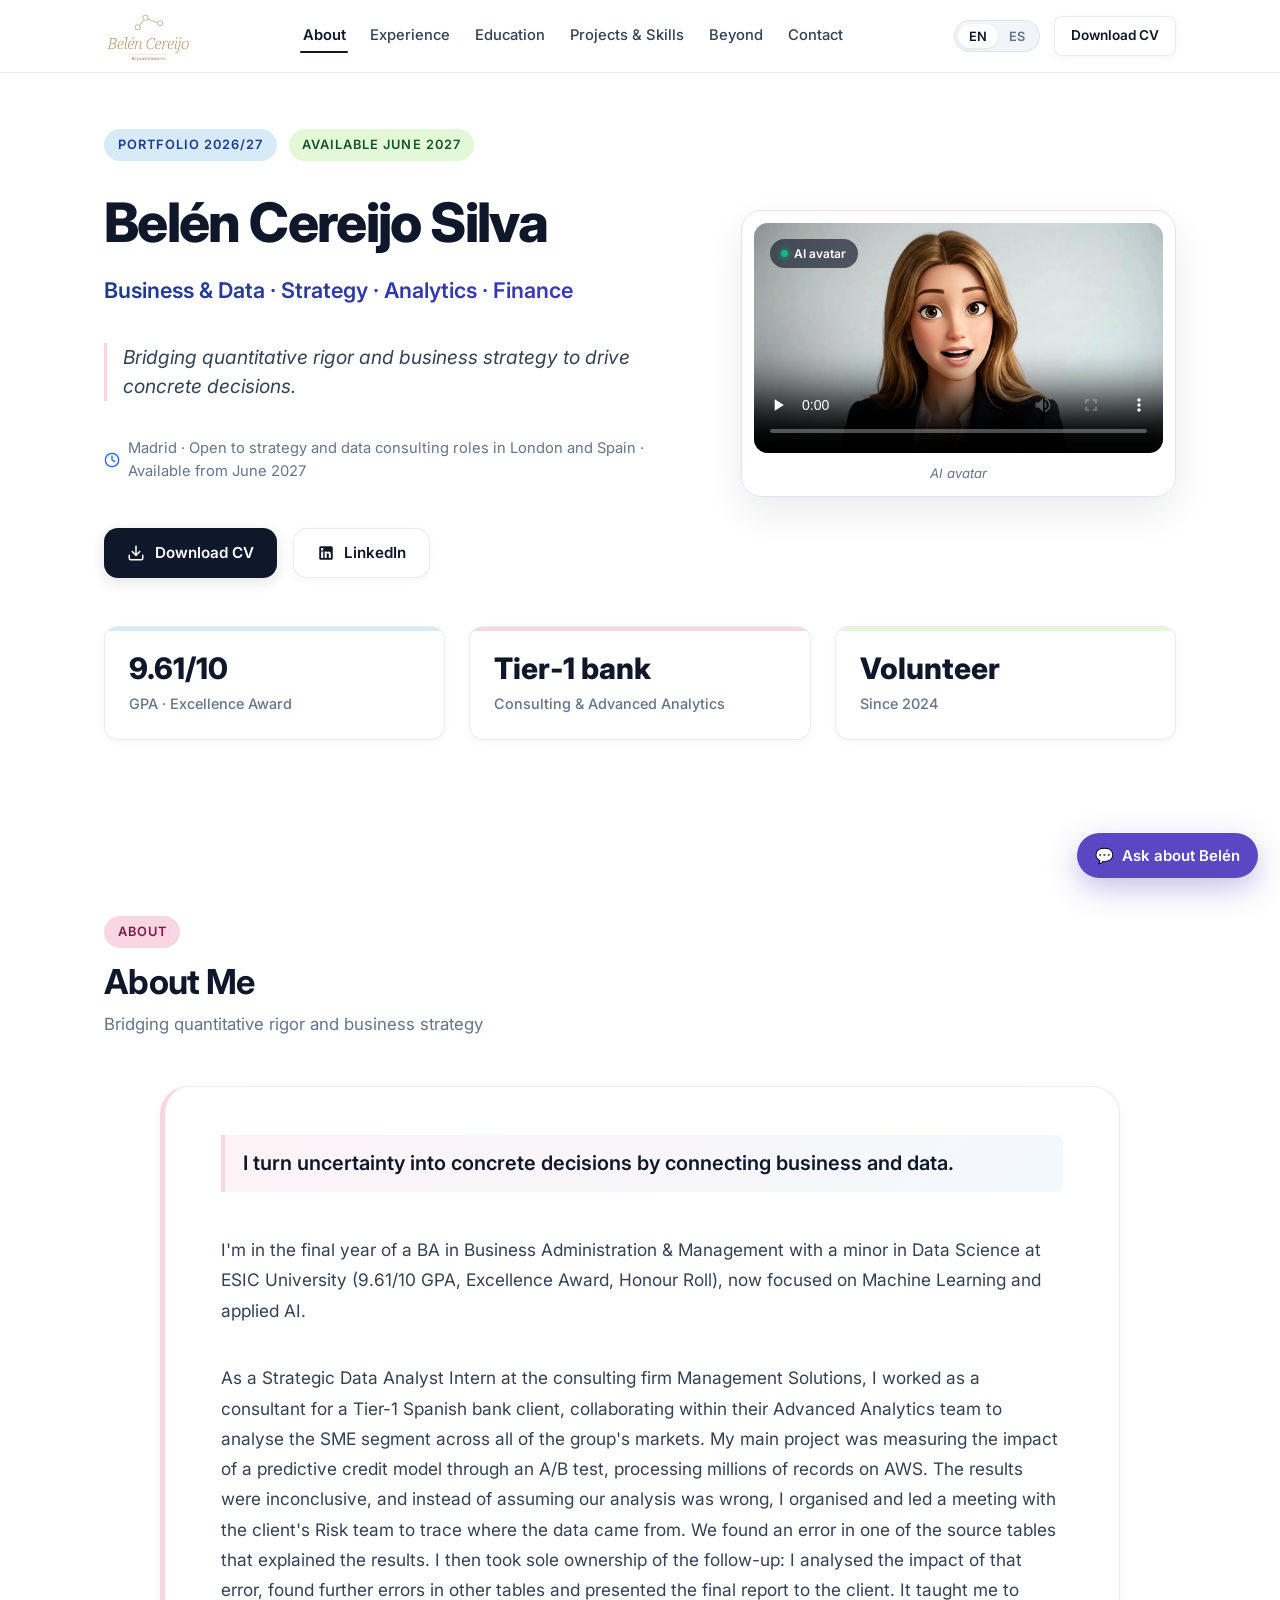
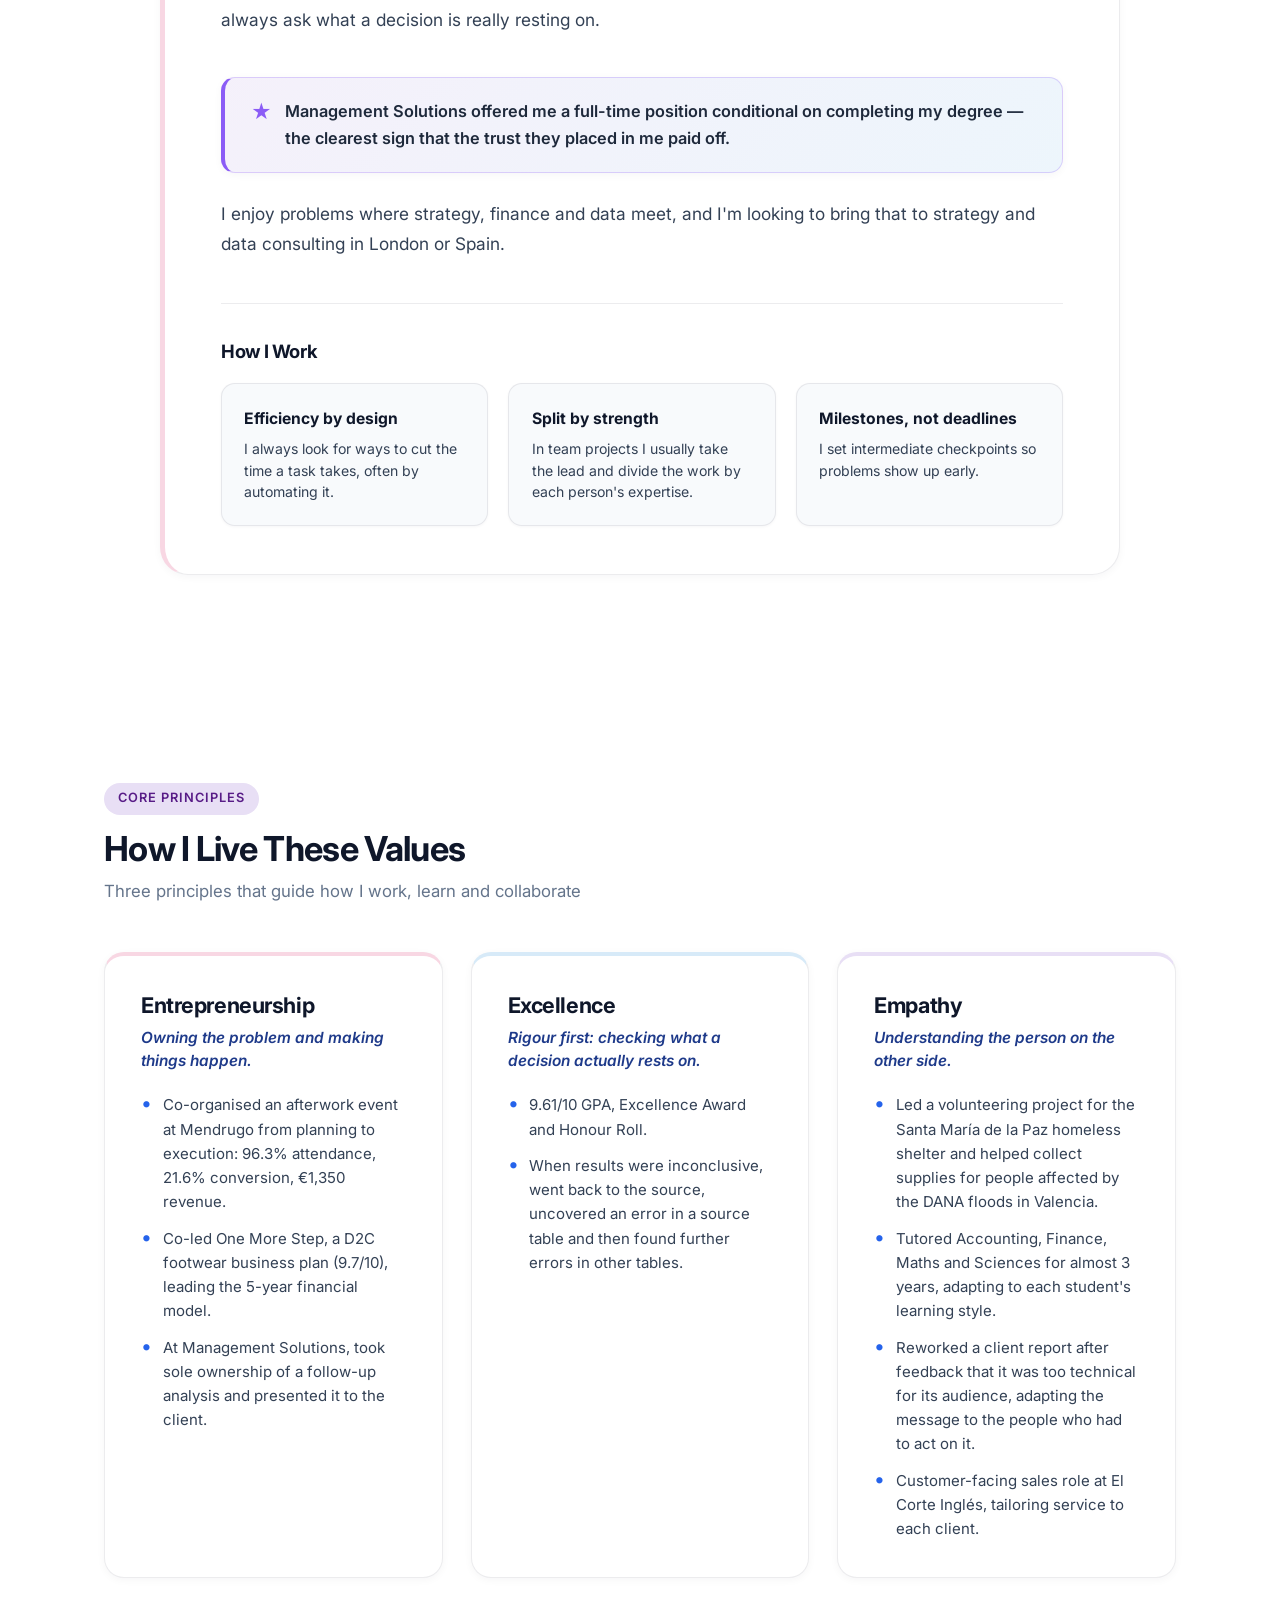
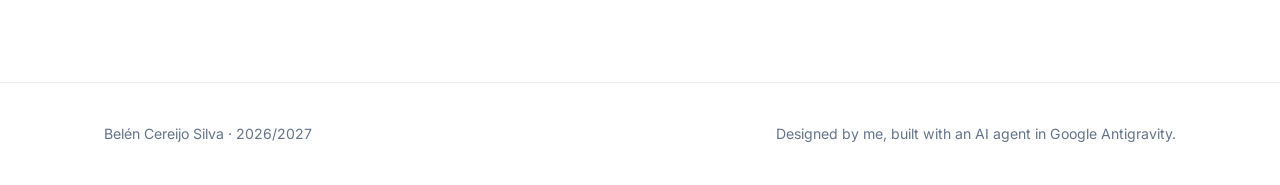
==== commit 131fe7f1: "Update files" ====
--- a/index.html
+++ b/index.html
@@ -1191,12 +1191,6 @@
     </div>
   </footer>
 
-  <!-- Scripts -->
-  <script src="i18n.js"></script>
-  <script src="script.js"></script>
-  <script src="rag-config.js"></script>
-  <script src="rag-widget.js" defer></script>
-
   <!-- Image Lightbox Modal -->
   <div id="imageLightbox" class="lightbox-modal" role="dialog" aria-modal="true" aria-hidden="true" aria-label="Image Preview">
     <div class="lightbox-backdrop" id="lightboxBackdrop"></div>
@@ -1211,5 +1205,11 @@
     </div>
   </div>
 
+  <!-- Scripts -->
+  <script src="i18n.js"></script>
+  <script src="script.js"></script>
+  <script src="rag-config.js"></script>
+  <script src="rag-widget.js" defer></script>
+
 </body>
 </html>
